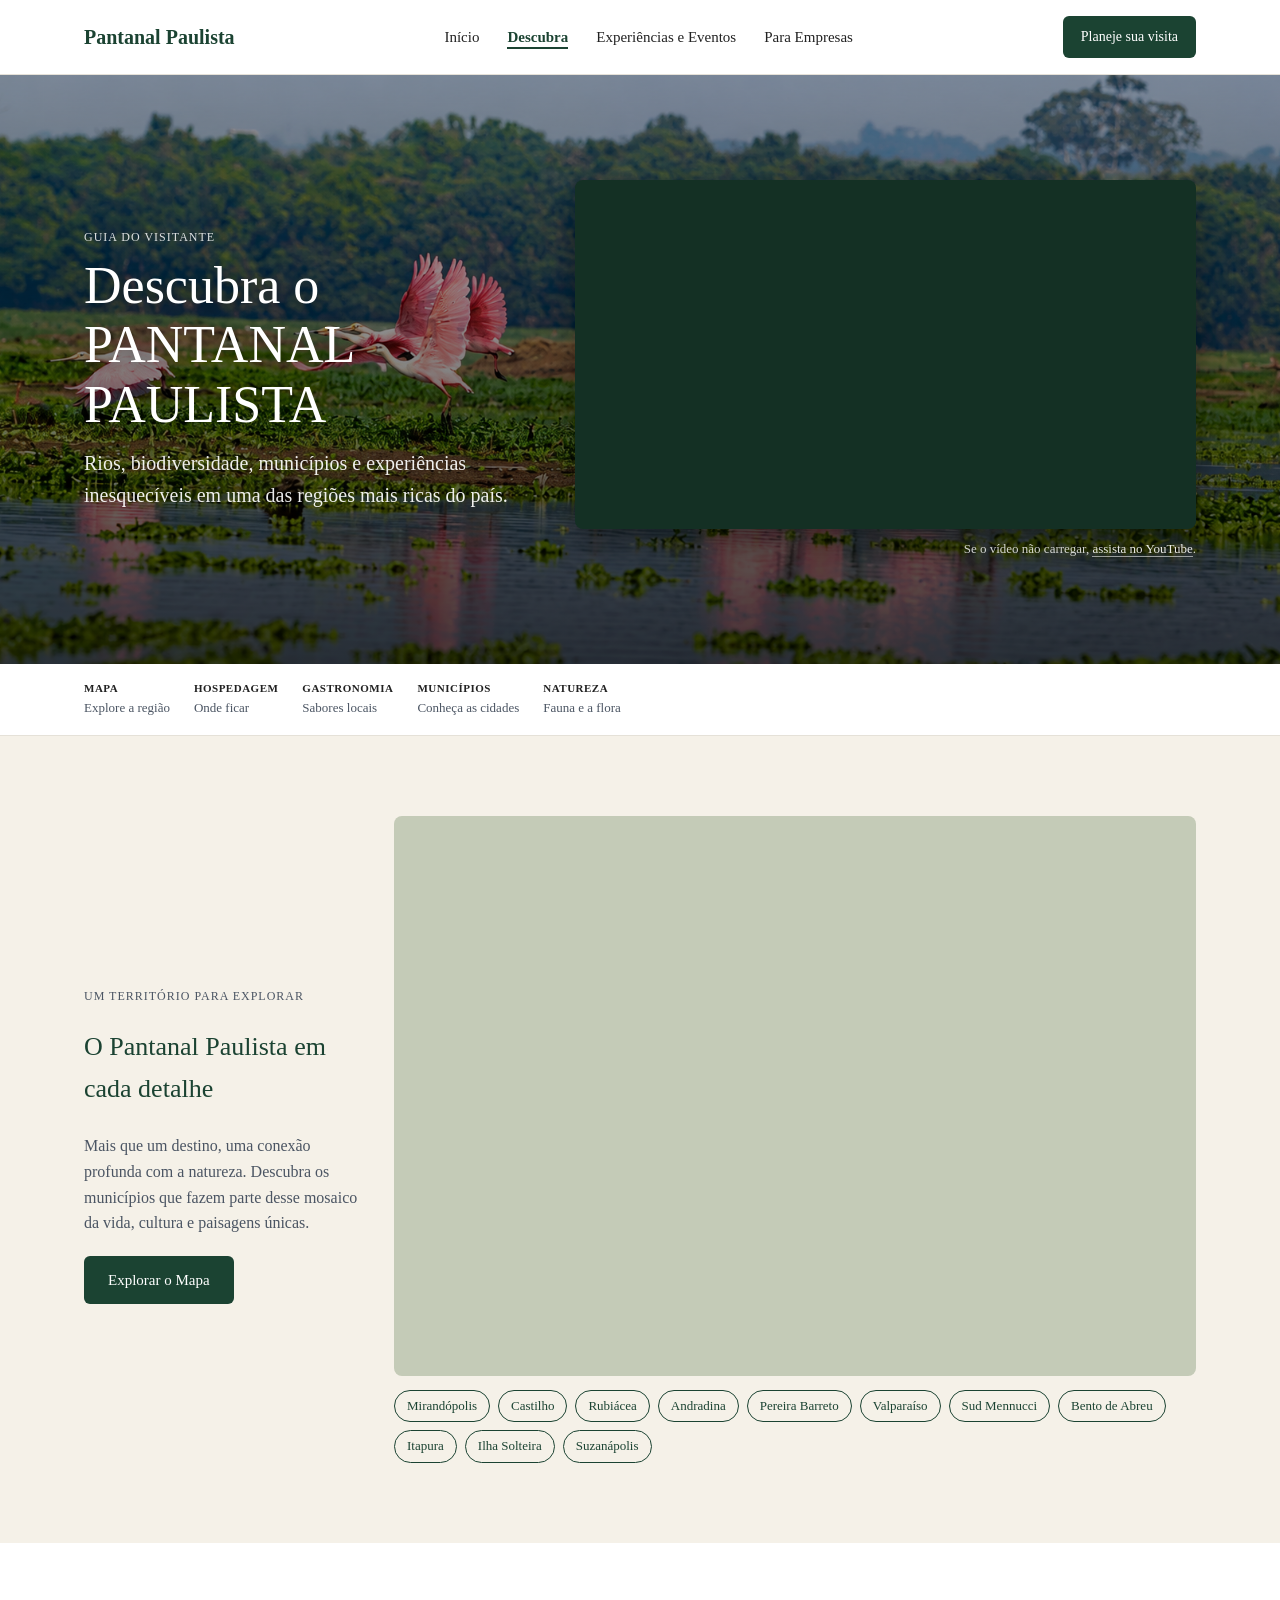
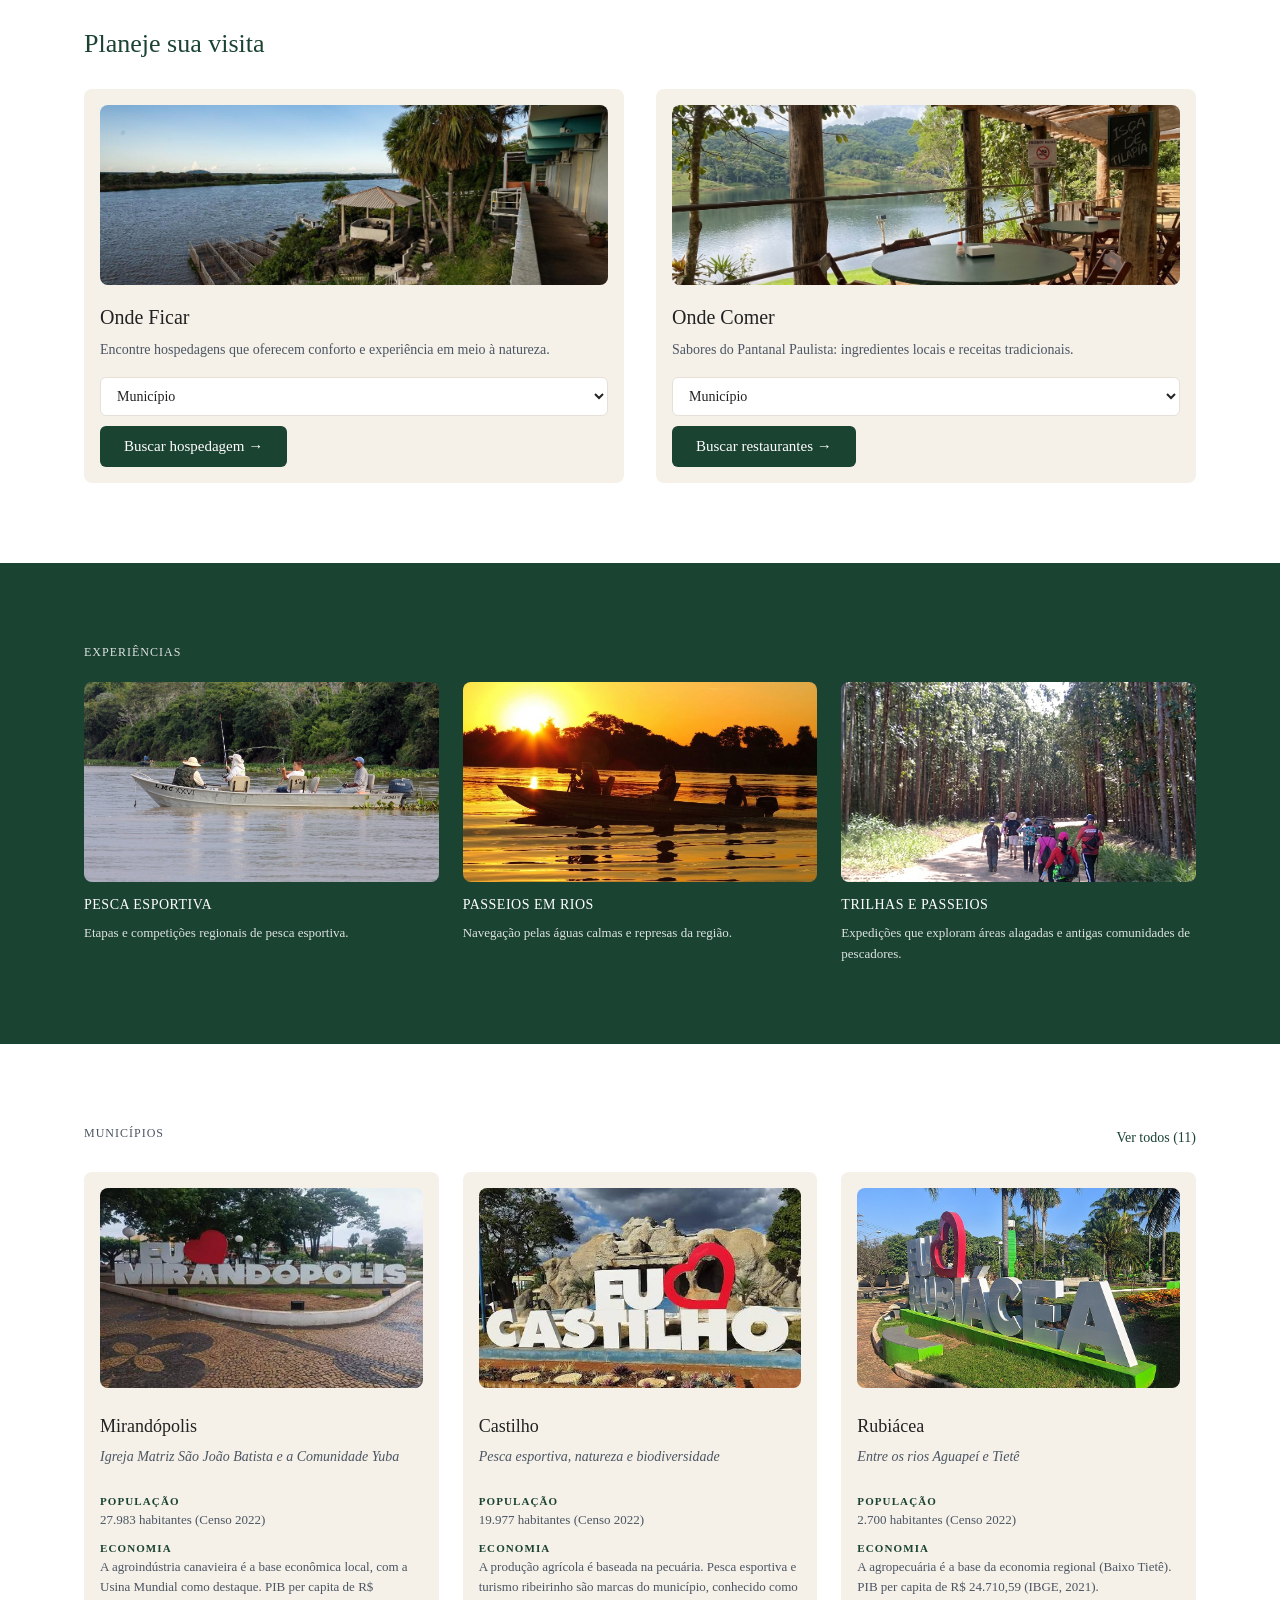
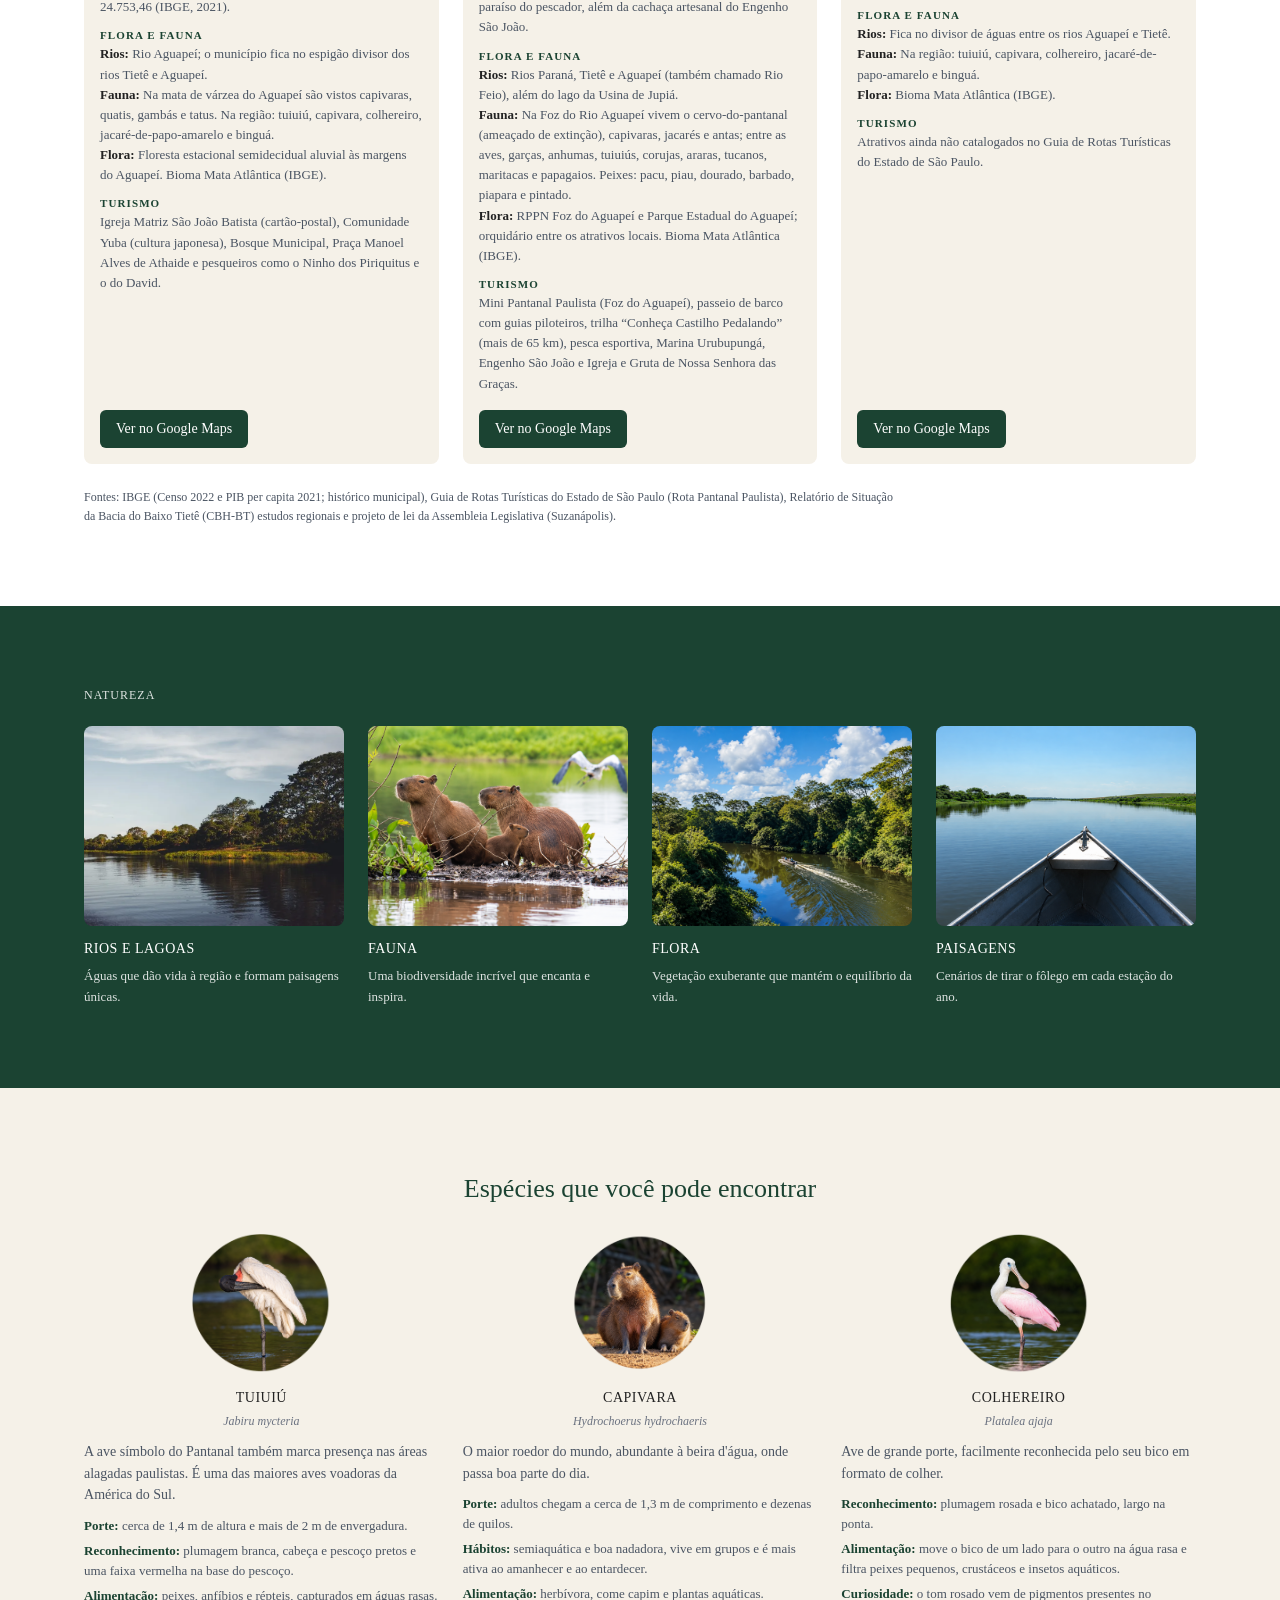
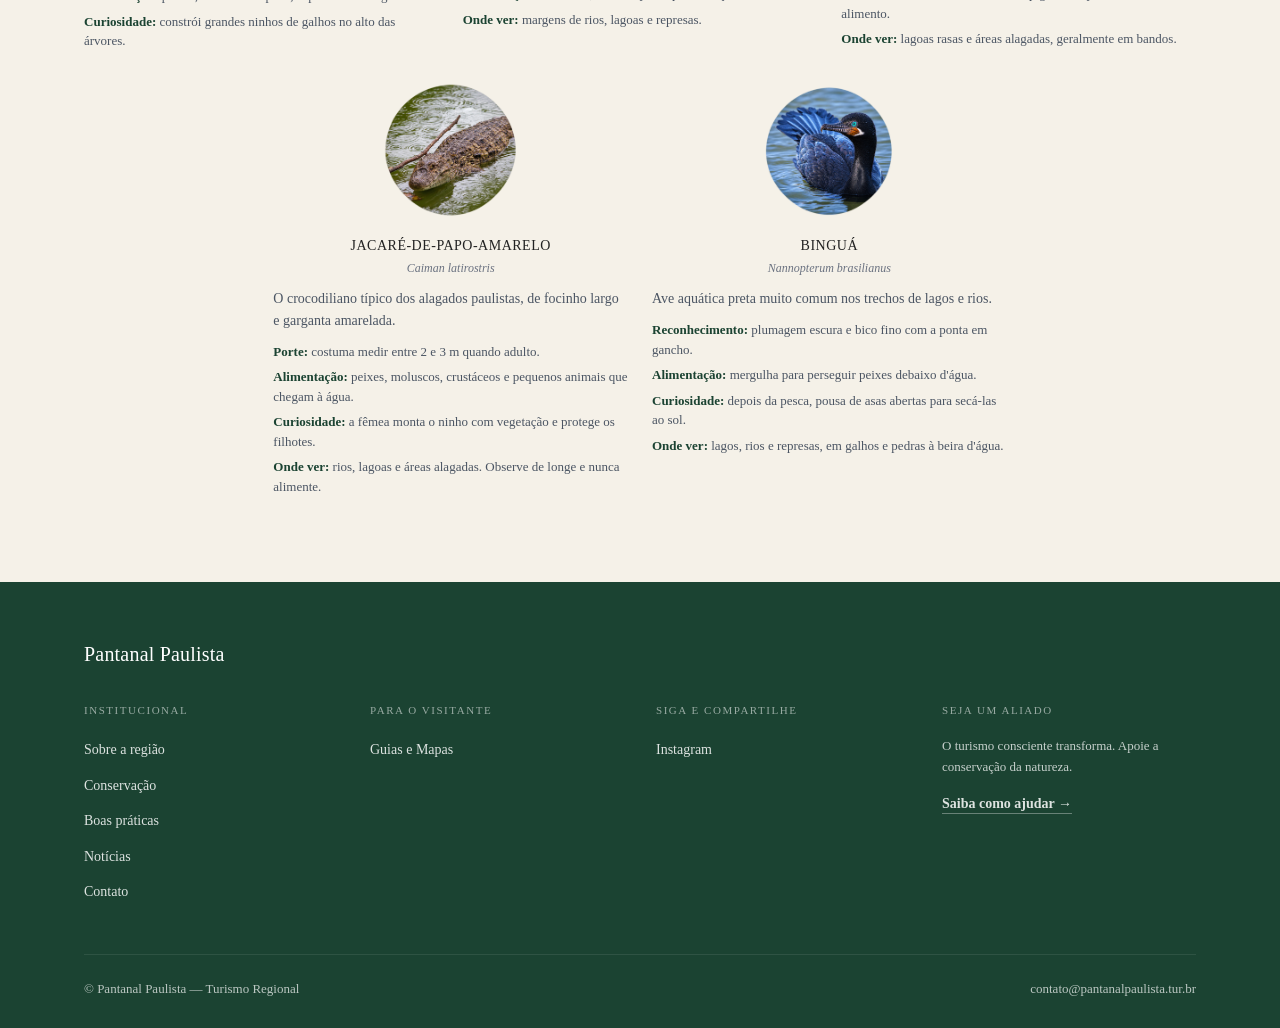
==== paginas/descubra.html @ 1681d6ab "Descubra: vídeo do banner inicia automaticamente (mudo) Co-Authored-By: Claude Sonnet 5.5 <noreply@a" ====
<!DOCTYPE html>
<html lang="pt-br">
<head>
  <meta charset="UTF-8">
  <meta name="viewport" content="width=device-width, initial-scale=1.0">
  <meta http-equiv="Content-Security-Policy" content="default-src 'none'; script-src 'self' https://maps.googleapis.com https://*.gstatic.com https://*.google.com https://*.ggpht.com https://*.googleusercontent.com blob:; style-src 'self' 'unsafe-inline' https://fonts.googleapis.com; img-src 'self' data: blob: https://*.googleapis.com https://*.gstatic.com https://*.google.com https://*.googleusercontent.com; font-src 'self' https://fonts.gstatic.com; connect-src 'self' https://*.googleapis.com https://*.google.com https://*.gstatic.com; frame-src https://www.youtube-nocookie.com https://www.google.com; worker-src blob:; form-action https://www.google.com; base-uri 'none'; object-src 'none'; upgrade-insecure-requests">
  <meta name="referrer" content="strict-origin-when-cross-origin">
  <script src="seguranca.js"></script>
  <title>Pantanal Paulista - Descubra</title>
  <link rel="stylesheet" href="style_descubra.css">
  <link rel="stylesheet" href="menu.css">
  <script src="menu.js" defer></script>
</head>
<body>

  <!-- CABEÇALHO / MENU (igual em todas as páginas) -->
  <header class="header">
    <div class="header-container">
      <a href="../index.html" class="logo">Pantanal Paulista</a>
      <button type="button" class="menu-toggle" aria-label="Abrir menu" aria-expanded="false" aria-controls="menu-principal"><span class="menu-toggle-barras" aria-hidden="true"></span></button>

      <nav class="nav-principal" id="menu-principal" aria-label="Menu principal">
        <ul class="nav-lista">
          <li><a href="../index.html">Início</a></li>
          <li><a href="descubra.html" class="ativo">Descubra</a></li>
          <li><a href="experiencias.html">Experiências e Eventos</a></li>
          <li><a href="empresas.html">Para Empresas</a></li>
        </ul>
      </nav>

      <a href="#planeje-visita" class="btn btn-primario btn-header">Planeje sua visita</a>
    </div>
  </header>

  <main>

    <section class="descubra-topo descubra-banner">
      <!-- Imagem de fundo (mesma do banner da página inicial) -->
      <img class="descubra-banner-fundo" src="img/img 1.png" alt="" aria-hidden="true" decoding="async">
      <div class="container">
        <div class="descubra-topo-texto">
          <p class="rotulo rotulo-claro">GUIA DO VISITANTE</p>
          <h1 class="titulo-secao-grande">Descubra o<br>PANTANAL PAULISTA</h1>
          <p class="subtitulo-secao-grande">
            Rios, biodiversidade, municípios e experiências inesquecíveis
            em uma das regiões mais ricas do país.
          </p>
        </div>
        <div class="descubra-topo-midia">
          <div class="descubra-video">
            <iframe id="descubra-video" title="Vídeo sobre o Pantanal Paulista" src="https://www.youtube-nocookie.com/embed/bDJVuci46OU?rel=0&amp;playsinline=1&amp;autoplay=1&amp;mute=1" loading="lazy" allow="accelerometer; autoplay; clipboard-write; encrypted-media; gyroscope; picture-in-picture" referrerpolicy="strict-origin-when-cross-origin" sandbox="allow-scripts allow-same-origin allow-presentation allow-popups allow-popups-to-escape-sandbox" allowfullscreen></iframe>
          </div>
          <p class="descubra-video-aviso">Se o vídeo não carregar, <a href="https://youtu.be/bDJVuci46OU" target="_blank" rel="noopener">assista no YouTube</a>.</p>
        </div>
      </div>
    </section>
    <nav class="subnav-descubra">
      <div class="container subnav-lista">
        <a href="#mapa"><span class="subnav-titulo">MAPA</span><span class="subnav-desc">Explore a região</span></a>
        <a href="#hospedagem"><span class="subnav-titulo">HOSPEDAGEM</span><span class="subnav-desc">Onde ficar</span></a>
        <a href="#gastronomia"><span class="subnav-titulo">GASTRONOMIA</span><span class="subnav-desc">Sabores locais</span></a>
        <a href="#municipios"><span class="subnav-titulo">MUNICÍPIOS</span><span class="subnav-desc">Conheça as cidades</span></a>
        <a href="#natureza"><span class="subnav-titulo">NATUREZA</span><span class="subnav-desc">Fauna e a flora</span></a>
      </div>
    </nav>

    <section id="mapa" class="secao-mapa">
      <div class="container container-duas-colunas">
        <div class="mapa-texto">
          <p class="rotulo">UM TERRITÓRIO PARA EXPLORAR</p>
          <h2 class="titulo-secao">O Pantanal Paulista em cada detalhe</h2>
          <p>
            Mais que um destino, uma conexão profunda com a natureza.
            Descubra os municípios que fazem parte desse mosaico da vida,
            cultura e paisagens únicas.
          </p>
          <a href="#municipios" class="btn btn-primario">Explorar o Mapa</a>
        </div>
        <div class="mapa-imagem">
          <div id="mapa-google" class="placeholder-img placeholder-mapa" role="region" aria-label="Mapa do Google com as 11 cidades do Pantanal Paulista"></div>
          <noscript><img src="img/mapa.png" alt="Mapa ilustrado dos municípios do Pantanal Paulista"></noscript>
          <ul class="mapa-lista" aria-label="Cidades destacadas no mapa"><li><a href="#municipio-mirandopolis">Mirandópolis</a></li><li><a href="#municipio-castilho">Castilho</a></li><li><a href="#municipio-rubiacea">Rubiácea</a></li><li><a href="#municipio-andradina">Andradina</a></li><li><a href="#municipio-pereira-barreto">Pereira Barreto</a></li><li><a href="#municipio-valparaiso">Valparaíso</a></li><li><a href="#municipio-sud-mennucci">Sud Mennucci</a></li><li><a href="#municipio-bento-de-abreu">Bento de Abreu</a></li><li><a href="#municipio-itapura">Itapura</a></li><li><a href="#municipio-ilha-solteira">Ilha Solteira</a></li><li><a href="#municipio-suzanapolis">Suzanápolis</a></li></ul>
        </div>
      </div>
    </section>

    <section id="planeje-visita" class="secao-planeje">
      <div class="container">
        <h2 class="titulo-secao">Planeje sua visita</h2>
        <div class="container-duas-colunas">

          <div id="hospedagem" class="cartao-busca">
            <div class="placeholder-img placeholder-busca"><img loading="lazy" src="img/pousada.png" alt="Hospedagem em meio à natureza"></div>
            <h3>Onde Ficar</h3>
            <p>Encontre hospedagens que oferecem conforto e experiência em meio à natureza.</p>
            <form class="form-busca" action="https://www.google.com/maps/search/" method="get" target="_blank" rel="noopener" data-busca="hospedagem">
              <input type="hidden" name="api" value="1">
              <input type="hidden" name="query" value="">
              <label for="municipio-hospedagem" class="visualmente-oculto">Município</label>
              <select id="municipio-hospedagem" name="municipio" required>
                <option value="">Município</option>
                <option value="todo">Todo o circuito do Pantanal Paulista</option><option value="Mirandópolis">Mirandópolis</option><option value="Castilho">Castilho</option><option value="Rubiácea">Rubiácea</option><option value="Andradina">Andradina</option><option value="Pereira Barreto">Pereira Barreto</option><option value="Valparaíso">Valparaíso</option><option value="Sud Mennucci">Sud Mennucci</option><option value="Bento de Abreu">Bento de Abreu</option><option value="Itapura">Itapura</option><option value="Ilha Solteira">Ilha Solteira</option><option value="Suzanápolis">Suzanápolis</option>
              </select>
              <button type="submit" class="btn btn-primario">Buscar hospedagem →</button>
            </form>
          </div>

          <div id="gastronomia" class="cartao-busca">
            <div class="placeholder-img placeholder-busca"><img loading="lazy" src="img/restaurante.png" alt="Prato da culinária regional"></div>
            <h3>Onde Comer</h3>
            <p>Sabores do Pantanal Paulista: ingredientes locais e receitas tradicionais.</p>
            <form class="form-busca" action="https://www.google.com/maps/search/" method="get" target="_blank" rel="noopener" data-busca="restaurantes">
              <input type="hidden" name="api" value="1">
              <input type="hidden" name="query" value="">
              <label for="municipio-restaurante" class="visualmente-oculto">Município</label>
              <select id="municipio-restaurante" name="municipio" required>
                <option value="">Município</option>
                <option value="todo">Todo o circuito do Pantanal Paulista</option><option value="Mirandópolis">Mirandópolis</option><option value="Castilho">Castilho</option><option value="Rubiácea">Rubiácea</option><option value="Andradina">Andradina</option><option value="Pereira Barreto">Pereira Barreto</option><option value="Valparaíso">Valparaíso</option><option value="Sud Mennucci">Sud Mennucci</option><option value="Bento de Abreu">Bento de Abreu</option><option value="Itapura">Itapura</option><option value="Ilha Solteira">Ilha Solteira</option><option value="Suzanápolis">Suzanápolis</option>
              </select>
              <button type="submit" class="btn btn-primario">Buscar restaurantes →</button>
            </form>
          </div>

        </div>
      </div>
    </section>

    <section class="secao-experiencias-preview">
      <div class="container">
        <p class="rotulo rotulo-claro">EXPERIÊNCIAS</p>
        <div class="cartoes-flex cartoes-3">
          <a href="experiencias.html" class="cartao-preview">
            <div><img loading="lazy" src="img/pesca esportiva.png" alt="Pesca esportiva nos rios da região"></div>
            <h3>PESCA ESPORTIVA</h3>
            <p>Etapas e competições regionais de pesca esportiva.</p>
          </a>
          <a href="experiencias.html" class="cartao-preview">
            <div><img loading="lazy" src="img/passeio.png" alt="Passeio de barco pelos rios da região"></div>
            <h3>PASSEIOS EM RIOS</h3>
            <p>Navegação pelas águas calmas e represas da região.</p>
          </a>
          <a href="experiencias.html" class="cartao-preview">
            <div><img loading="lazy" src="img/trilha.png" alt="Trilha ecológica em área alagada"></div>
            <h3>TRILHAS E PASSEIOS</h3>
            <p>Expedições que exploram áreas alagadas e antigas comunidades de pescadores.</p>
          </a>
        </div>
      </div>
    </section>

    <section id="municipios" class="secao-municipios">
      <div class="container">
        <div class="cabecalho-com-link">
          <p class="rotulo">MUNICÍPIOS</p>
          <a href="#municipios" class="link-vertodos" id="municipios-toggle" aria-controls="municipios-lista" aria-expanded="true">Ver todos</a>
        </div>

        <div class="cartoes-flex cartoes-3" id="municipios-lista">
          <article class="cartao-municipio" id="municipio-mirandopolis">
            <div class="placeholder-img municipio-foto"><img src="../Imagens%20Cidades/Mirandopolis.jpg" alt="Letreiro &quot;Eu amo Mirandópolis&quot;" loading="lazy" decoding="async"></div>
            <h3>Mirandópolis</h3>
            <p class="municipio-chamada">Igreja Matriz São João Batista e a Comunidade Yuba</p>
            <dl class="municipio-dados">
              <dt>População</dt><dd>27.983 habitantes (Censo 2022)</dd>
              <dt>Economia</dt><dd>A agroindústria canavieira é a base econômica local, com a Usina Mundial como destaque. PIB per capita de R$ 24.753,46 (IBGE, 2021).</dd>
              <dt>Flora e Fauna</dt>
              <dd><strong>Rios:</strong> Rio Aguapeí; o município fica no espigão divisor dos rios Tietê e Aguapeí.<br><strong>Fauna:</strong> Na mata de várzea do Aguapeí são vistos capivaras, quatis, gambás e tatus. Na região: tuiuiú, capivara, colhereiro, jacaré-de-papo-amarelo e binguá.<br><strong>Flora:</strong> Floresta estacional semidecidual aluvial às margens do Aguapeí. Bioma Mata Atlântica (IBGE).</dd>
              <dt>Turismo</dt><dd>Igreja Matriz São João Batista (cartão-postal), Comunidade Yuba (cultura japonesa), Bosque Municipal, Praça Manoel Alves de Athaide e pesqueiros como o Ninho dos Piriquitus e o do David.</dd>
            </dl>
            <a href="https://www.google.com/maps/search/?api=1&query=Mirandópolis%2C+SP" class="btn btn-primario btn-pequeno" target="_blank" rel="noopener">Ver no Google Maps</a>
          </article>
          <article class="cartao-municipio" id="municipio-castilho">
            <div class="placeholder-img municipio-foto"><img src="../Imagens%20Cidades/Castilho.jpg" alt="Letreiro &quot;Eu amo Castilho&quot; com fonte ao fundo" loading="lazy" decoding="async"></div>
            <h3>Castilho</h3>
            <p class="municipio-chamada">Pesca esportiva, natureza e biodiversidade</p>
            <dl class="municipio-dados">
              <dt>População</dt><dd>19.977 habitantes (Censo 2022)</dd>
              <dt>Economia</dt><dd>A produção agrícola é baseada na pecuária. Pesca esportiva e turismo ribeirinho são marcas do município, conhecido como paraíso do pescador, além da cachaça artesanal do Engenho São João.</dd>
              <dt>Flora e Fauna</dt>
              <dd><strong>Rios:</strong> Rios Paraná, Tietê e Aguapeí (também chamado Rio Feio), além do lago da Usina de Jupiá.<br><strong>Fauna:</strong> Na Foz do Rio Aguapeí vivem o cervo-do-pantanal (ameaçado de extinção), capivaras, jacarés e antas; entre as aves, garças, anhumas, tuiuiús, corujas, araras, tucanos, maritacas e papagaios. Peixes: pacu, piau, dourado, barbado, piapara e pintado.<br><strong>Flora:</strong> RPPN Foz do Aguapeí e Parque Estadual do Aguapeí; orquidário entre os atrativos locais. Bioma Mata Atlântica (IBGE).</dd>
              <dt>Turismo</dt><dd>Mini Pantanal Paulista (Foz do Aguapeí), passeio de barco com guias piloteiros, trilha “Conheça Castilho Pedalando” (mais de 65 km), pesca esportiva, Marina Urubupungá, Engenho São João e Igreja e Gruta de Nossa Senhora das Graças.</dd>
            </dl>
            <a href="https://www.google.com/maps/search/?api=1&query=Castilho%2C+SP" class="btn btn-primario btn-pequeno" target="_blank" rel="noopener">Ver no Google Maps</a>
          </article>
          <article class="cartao-municipio" id="municipio-rubiacea">
            <div class="placeholder-img municipio-foto"><img src="../Imagens%20Cidades/Rubiacea.jpg" alt="Letreiro &quot;Eu amo Rubiácea&quot; em praça com palmeiras" loading="lazy" decoding="async"></div>
            <h3>Rubiácea</h3>
            <p class="municipio-chamada">Entre os rios Aguapeí e Tietê</p>
            <dl class="municipio-dados">
              <dt>População</dt><dd>2.700 habitantes (Censo 2022)</dd>
              <dt>Economia</dt><dd>A agropecuária é a base da economia regional (Baixo Tietê). PIB per capita de R$ 24.710,59 (IBGE, 2021).</dd>
              <dt>Flora e Fauna</dt>
              <dd><strong>Rios:</strong> Fica no divisor de águas entre os rios Aguapeí e Tietê.<br><strong>Fauna:</strong> Na região: tuiuiú, capivara, colhereiro, jacaré-de-papo-amarelo e binguá.<br><strong>Flora:</strong> Bioma Mata Atlântica (IBGE).</dd>
              <dt>Turismo</dt><dd>Atrativos ainda não catalogados no Guia de Rotas Turísticas do Estado de São Paulo.</dd>
            </dl>
            <a href="https://www.google.com/maps/search/?api=1&query=Rubiácea%2C+SP" class="btn btn-primario btn-pequeno" target="_blank" rel="noopener">Ver no Google Maps</a>
          </article>
          <article class="cartao-municipio" id="municipio-andradina">
            <div class="placeholder-img municipio-foto"><img src="../Imagens%20Cidades/Andradina.jpg" alt="Letreiro &quot;Eu amo Andradina&quot; diante do pórtico de entrada da cidade" loading="lazy" decoding="async"></div>
            <h3>Andradina</h3>
            <p class="municipio-chamada">Cultura, eventos e experiências que conectam a região.</p>
            <dl class="municipio-dados">
              <dt>População</dt><dd>59.783 habitantes (Censo 2022)</dd>
              <dt>Economia</dt><dd>Cidade-polo do extremo noroeste paulista e Terra do Rei do Gado, em referência a Antônio Joaquim de Andrade, maior pecuarista do Brasil. PIB per capita de R$ 49.703,65 (IBGE, 2021).</dd>
              <dt>Flora e Fauna</dt>
              <dd><strong>Rios:</strong> Rio Tietê, ao norte do município.<br><strong>Fauna:</strong> Na região: tuiuiú, capivara, colhereiro, jacaré-de-papo-amarelo e binguá.<br><strong>Flora:</strong> Bioma Mata Atlântica (IBGE).</dd>
              <dt>Turismo</dt><dd>Thermas Acqualinda (parque aquático), Bufalare Cavalgare (búfalos, centro hípico e trilha off-road), Centro Cultural Pioneiros, Praça Céu das Artes, Casa da Cultura Cora Coralina, Memorial Adélio Sarro e turismo religioso.</dd>
            </dl>
            <a href="https://www.google.com/maps/search/?api=1&query=Andradina%2C+SP" class="btn btn-primario btn-pequeno" target="_blank" rel="noopener">Ver no Google Maps</a>
          </article>
          <article class="cartao-municipio" id="municipio-pereira-barreto">
            <div class="placeholder-img municipio-foto"><img src="../Imagens%20Cidades/Pereira_Barreto.jpg" alt="Letreiro &quot;Eu amo Pereira Barreto&quot;" loading="lazy" decoding="async"></div>
            <h3>Pereira Barreto</h3>
            <p class="municipio-chamada">Praia fluvial no Tietê e o Canal de Pereira Barreto</p>
            <dl class="municipio-dados">
              <dt>População</dt><dd>24.095 habitantes (Censo 2022)</dd>
              <dt>Economia</dt><dd>A agropecuária é a base da economia regional (Baixo Tietê). O turismo de praia fluvial, passeios de barco e pesca esportiva movimenta o município, marcado pela colonização japonesa.</dd>
              <dt>Flora e Fauna</dt>
              <dd><strong>Rios:</strong> Rio Tietê e Rio São José dos Dourados; o Canal de Pereira Barreto liga os reservatórios de Três Irmãos e Ilha Solteira.<br><strong>Fauna:</strong> Diversas espécies de peixes do Tietê são servidas na Praia Pôr do Sol. Na região: tuiuiú, capivara, colhereiro, jacaré-de-papo-amarelo e binguá.<br><strong>Flora:</strong> Bioma Mata Atlântica (IBGE).</dd>
              <dt>Turismo</dt><dd>Praia Pôr do Sol, Canal de Pereira Barreto (segundo maior canal artificial de água doce do mundo), Museu Histórico da Colonização, Praça da Bandeira com o monumento GO-JU-NO-TO e o Relógio 4 Faces.</dd>
            </dl>
            <a href="https://www.google.com/maps/search/?api=1&query=Pereira+Barreto%2C+SP" class="btn btn-primario btn-pequeno" target="_blank" rel="noopener">Ver no Google Maps</a>
          </article>
          <article class="cartao-municipio" id="municipio-valparaiso">
            <div class="placeholder-img municipio-foto"><img src="../Imagens%20Cidades/Valparaiso.jpg" alt="Letreiro &quot;Eu amo Valparaíso&quot; com a estátua do Cristo ao fundo" loading="lazy" decoding="async"></div>
            <h3>Valparaíso</h3>
            <p class="municipio-chamada">Cultura oriental, ferrovia e trilhas para motos</p>
            <dl class="municipio-dados">
              <dt>População</dt><dd>24.241 habitantes (Censo 2022)</dd>
              <dt>Economia</dt><dd>PIB per capita de R$ 45.529,09 (IBGE, 2021). A Estação Ferroviária, inaugurada em 1932, deu início ao comércio e impulsionou o crescimento da cidade.</dd>
              <dt>Flora e Fauna</dt>
              <dd><strong>Rios:</strong> Rio Aguapeí.<br><strong>Fauna:</strong> Na região: tuiuiú, capivara, colhereiro, jacaré-de-papo-amarelo e binguá.<br><strong>Flora:</strong> Bioma Mata Atlântica (IBGE).</dd>
              <dt>Turismo</dt><dd>Praça Oscar de Arruda (Feira da Lua às quartas-feiras, com homenagens às colônias japonesa e italiana), Estação Ferroviária, Pista de Caminhada e trilhas para motos.</dd>
            </dl>
            <a href="https://www.google.com/maps/search/?api=1&query=Valparaíso%2C+SP" class="btn btn-primario btn-pequeno" target="_blank" rel="noopener">Ver no Google Maps</a>
          </article>
          <article class="cartao-municipio" id="municipio-sud-mennucci">
            <div class="placeholder-img municipio-foto"><img src="../Imagens%20Cidades/Sud_Mennucci.jpg" alt="Letreiro &quot;Eu amo Sud Mennucci&quot; iluminado à noite" loading="lazy" decoding="async"></div>
            <h3>Sud Mennucci</h3>
            <p class="municipio-chamada">Pesca esportiva e lazer entre os rios Tietê e São José dos Dourados.</p>
            <dl class="municipio-dados">
              <dt>População</dt><dd>7.355 habitantes (Censo 2022)</dd>
              <dt>Economia</dt><dd>A agropecuária é a base da economia regional (Baixo Tietê). PIB per capita de R$ 29.307,88 (IBGE, 2021).</dd>
              <dt>Flora e Fauna</dt>
              <dd><strong>Rios:</strong> Fica entre os rios Tietê e São José dos Dourados.<br><strong>Fauna:</strong> Na região: tuiuiú, capivara, colhereiro, jacaré-de-papo-amarelo e binguá.<br><strong>Flora:</strong> Bioma Mata Atlântica (IBGE).</dd>
              <dt>Turismo</dt><dd>Integra as cidades da Rota Pantanal Paulista; atrativos ainda não detalhados no Guia de Rotas Turísticas do Estado de São Paulo.</dd>
            </dl>
            <a href="https://www.google.com/maps/search/?api=1&query=Sud+Mennucci%2C+SP" class="btn btn-primario btn-pequeno" target="_blank" rel="noopener">Ver no Google Maps</a>
          </article>
          <article class="cartao-municipio" id="municipio-bento-de-abreu">
            <div class="placeholder-img municipio-foto"><img src="../Imagens%20Cidades/Bento_de_Abreu.jpg" alt="Monumento do Cristo na entrada de Bento de Abreu" loading="lazy" decoding="async"></div>
            <h3>Bento de Abreu</h3>
            <p class="municipio-chamada">Interior da bacia do Rio Aguapeí</p>
            <dl class="municipio-dados">
              <dt>População</dt><dd>2.606 habitantes (Censo 2022)</dd>
              <dt>Economia</dt><dd>A agropecuária é a base da economia regional (Baixo Tietê). PIB per capita de R$ 69.504,55 (IBGE, 2021).</dd>
              <dt>Flora e Fauna</dt>
              <dd><strong>Rios:</strong> Bacia do Rio Aguapeí, entre os ribeirões Pimenta e do Sapé.<br><strong>Fauna:</strong> Na região: tuiuiú, capivara, colhereiro, jacaré-de-papo-amarelo e binguá.<br><strong>Flora:</strong> Bioma Mata Atlântica (IBGE).</dd>
              <dt>Turismo</dt><dd>Atrativos ainda não catalogados no Guia de Rotas Turísticas do Estado de São Paulo.</dd>
            </dl>
            <a href="https://www.google.com/maps/search/?api=1&query=Bento+de+Abreu%2C+SP" class="btn btn-primario btn-pequeno" target="_blank" rel="noopener">Ver no Google Maps</a>
          </article>
          <article class="cartao-municipio" id="municipio-itapura">
            <div class="placeholder-img municipio-foto"><img src="../Imagens%20Cidades/Itapura.png" alt="Letreiro &quot;Eu amo Itapura&quot;" loading="lazy" decoding="async"></div>
            <h3>Itapura</h3>
            <p class="municipio-chamada">Foz do Tietê, mergulho e pesca esportiva</p>
            <dl class="municipio-dados">
              <dt>População</dt><dd>3.979 habitantes (Censo 2022)</dd>
              <dt>Economia</dt><dd>A pesca esportiva e seus torneios movimentam a cidade. PIB per capita de R$ 20.950,66 (IBGE, 2021).</dd>
              <dt>Flora e Fauna</dt>
              <dd><strong>Rios:</strong> Rio Tietê (Itapura é a última cidade ribeirinha, a 5 km da foz) e Rio Paraná.<br><strong>Fauna:</strong> Peixes: tucunaré azul e amarelo, traíra, pacu, tilápia, corvina e piau. Na região: tuiuiú, capivara, colhereiro, jacaré-de-papo-amarelo e binguá.<br><strong>Flora:</strong> Bioma Mata Atlântica (IBGE).</dd>
              <dt>Turismo</dt><dd>Encontro das águas dos rios Tietê e Paraná, Prainha Municipal Yoshiaki Ano, áreas de mergulho (usina submersa, Vapor Tamandathay e ruínas da cidade antiga), Cachoeira do Córrego da Onça, Festa do Peão e torneio Tucuna Free.</dd>
            </dl>
            <a href="https://www.google.com/maps/search/?api=1&query=Itapura%2C+SP" class="btn btn-primario btn-pequeno" target="_blank" rel="noopener">Ver no Google Maps</a>
          </article>
          <article class="cartao-municipio" id="municipio-ilha-solteira">
            <div class="placeholder-img municipio-foto"><img src="../Imagens%20Cidades/Ilha_Solteira.jpg" alt="Letreiro colorido &quot;Eu amo Ilha Solteira&quot; em praça arborizada" loading="lazy" decoding="async"></div>
            <h3>Ilha Solteira</h3>
            <p class="municipio-chamada">Praias fluviais, marina e o pôr do sol no Rio Paraná</p>
            <dl class="municipio-dados">
              <dt>População</dt><dd>25.549 habitantes (Censo 2022)</dd>
              <dt>Economia</dt><dd>A Usina Hidrelétrica de Ilha Solteira, no Rio Paraná, é a maior construída pela CESP e marca a história local. A cidade também atrai competidores de todo o Brasil para torneios de pesca esportiva. PIB per capita de R$ 26.261,81 (IBGE, 2021).</dd>
              <dt>Flora e Fauna</dt>
              <dd><strong>Rios:</strong> Rio Paraná, com a ilha fluvial que deu nome à cidade e o arquipélago das Cinco Ilhas.<br><strong>Fauna:</strong> As Ilhas do Rio Paraná, Área de Proteção Ambiental, abrigam espécies nativas da flora e da fauna regionais; a revoada de araras-canindé na Praça das Araras atrai visitantes, e os restaurantes servem peixes típicos da região. Na região: tuiuiú, capivara, colhereiro, jacaré-de-papo-amarelo e binguá.<br><strong>Flora:</strong> Flora nativa regional nas ilhas do Rio Paraná (Área de Proteção Ambiental). Biomas Cerrado e Mata Atlântica (IBGE).</dd>
              <dt>Turismo</dt><dd>Praia Catarina (primeira praia fluvial do Brasil com acessibilidade para cadeirantes), Marina, Paredão (pôr do sol), Usina Hidrelétrica, Praça das Araras, Ilhas do Rio Paraná, Cidade da Criança e Monumento aos Barrageiros com a Fonte Luminosa.</dd>
            </dl>
            <a href="https://www.google.com/maps/search/?api=1&query=Ilha+Solteira%2C+SP" class="btn btn-primario btn-pequeno" target="_blank" rel="noopener">Ver no Google Maps</a>
          </article>
          <article class="cartao-municipio" id="municipio-suzanapolis">
            <div class="placeholder-img municipio-foto"><img src="../Imagens%20Cidades/Suzanapolis.png" alt="Letreiro &quot;Bem-vindo à Suzanápolis&quot;" loading="lazy" decoding="async"></div>
            <h3>Suzanápolis</h3>
            <p class="municipio-chamada">Rio São José dos Dourados e a Mata da Suzana</p>
            <dl class="municipio-dados">
              <dt>População</dt><dd>3.408 habitantes (Censo 2022)</dd>
              <dt>Economia</dt><dd>PIB per capita de R$ 84.169,56 (IBGE, 2021). Dados setoriais da economia não foram localizados nas fontes consultadas.</dd>
              <dt>Flora e Fauna</dt>
              <dd><strong>Rios:</strong> Rio São José dos Dourados (cerca de 75,67 km dentro do município) e 14 córregos.<br><strong>Fauna:</strong> No Rio São José dos Dourados há tucunaré, corvina, porquinho, tilápia e pacu, e as corredeiras favorecem a piracema do dourado. Na região: tuiuiú, capivara, colhereiro, jacaré-de-papo-amarelo e binguá.<br><strong>Flora:</strong> Mata da Suzana, reserva florestal rica em fauna e flora, com 1.918 hectares (cerca de 5,8% do território). Bioma Mata Atlântica (IBGE).</dd>
              <dt>Turismo</dt><dd>Banhos, pesca e passeios de barco no Rio São José dos Dourados e nos córregos; Mata da Suzana e antiga fazenda, com plano de restauração e visitação (projeto de lei da Alesp, 2018). Integra a Rota Pantanal Paulista.</dd>
            </dl>
            <a href="https://www.google.com/maps/search/?api=1&query=Suzanápolis%2C+SP" class="btn btn-primario btn-pequeno" target="_blank" rel="noopener">Ver no Google Maps</a>
          </article>
        </div>
        <p class="municipios-fonte">Fontes: IBGE (Censo 2022 e PIB per capita 2021; histórico municipal), Guia de Rotas Turísticas do Estado de São Paulo (Rota Pantanal Paulista), Relatório de Situação da Bacia do Baixo Tietê (CBH-BT) estudos regionais e projeto de lei da Assembleia Legislativa (Suzanápolis).</p>
      </div>
    </section>

    <section id="natureza" class="secao-natureza">
      <div class="container">
        <p class="rotulo rotulo-claro">NATUREZA</p>
        <div class="cartoes-flex cartoes-4">
          <article class="cartao-natureza">
            <div> <img loading="lazy" src="img/rios e lagoas.webp" alt="Rio e lagoa no Pantanal Paulista"></div>
            <h3>RIOS E LAGOAS</h3>
            <p>Águas que dão vida à região e formam paisagens únicas.</p>
          </article>
          <article class="cartao-natureza">
            <div> <img loading="lazy" src="img/fauna.png" alt="Fauna do Pantanal Paulista"></div>
            <h3>FAUNA</h3>
            <p>Uma biodiversidade incrível que encanta e inspira.</p>
          </article>
          <article class="cartao-natureza">
            <div> <img loading="lazy" src="img/flora.png" alt="Flora do Pantanal Paulista"></div>
            <h3>FLORA</h3>
            <p>Vegetação exuberante que mantém o equilíbrio da vida.</p>
          </article>
          <article class="cartao-natureza">
            <div> <img loading="lazy" src="img/paisagemm.png" alt="Paisagem natural do Pantanal Paulista"></div>
            <h3>PAISAGENS</h3>
            <p>Cenários de tirar o fôlego em cada estação do ano.</p>
          </article>
        </div>
      </div>
    </section>

    <section class="secao-especies">
      <div class="container">
        <h2 class="titulo-secao">Espécies que você pode encontrar</h2>
        <div class="cartoes-flex cartoes-5">
          <article class="cartao-especie">
            <div class="especie-foto"><img loading="lazy" src="img/tuiuiu.png" alt="Tuiuiú, ave símbolo do Pantanal"></div>
            <div class="especie-texto">
              <h3>TUIUIÚ</h3>
              <p class="especie-cientifico">Jabiru mycteria</p>
              <p>A ave símbolo do Pantanal também marca presença nas áreas alagadas paulistas. É uma das maiores aves voadoras da América do Sul.</p>
              <ul class="especie-dados">
                <li><strong>Porte:</strong> cerca de 1,4 m de altura e mais de 2 m de envergadura.</li>
                <li><strong>Reconhecimento:</strong> plumagem branca, cabeça e pescoço pretos e uma faixa vermelha na base do pescoço.</li>
                <li><strong>Alimentação:</strong> peixes, anfíbios e répteis, capturados em águas rasas.</li>
                <li><strong>Curiosidade:</strong> constrói grandes ninhos de galhos no alto das árvores.</li>
              </ul>
            </div>
          </article>
          <article class="cartao-especie">
            <div class="especie-foto"><img loading="lazy" src="img/capivara.png" alt="Capivara à beira d’água"></div>
            <div class="especie-texto">
              <h3>CAPIVARA</h3>
              <p class="especie-cientifico">Hydrochoerus hydrochaeris</p>
              <p>O maior roedor do mundo, abundante à beira d'água, onde passa boa parte do dia.</p>
              <ul class="especie-dados">
                <li><strong>Porte:</strong> adultos chegam a cerca de 1,3 m de comprimento e dezenas de quilos.</li>
                <li><strong>Hábitos:</strong> semiaquática e boa nadadora, vive em grupos e é mais ativa ao amanhecer e ao entardecer.</li>
                <li><strong>Alimentação:</strong> herbívora, come capim e plantas aquáticas.</li>
                <li><strong>Onde ver:</strong> margens de rios, lagoas e represas.</li>
              </ul>
            </div>
          </article>
          <article class="cartao-especie">
            <div class="especie-foto"><img loading="lazy" src="img/colhereiro.png" alt="Colhereiro, ave de bico em formato de colher"></div>
            <div class="especie-texto">
              <h3>COLHEREIRO</h3>
              <p class="especie-cientifico">Platalea ajaja</p>
              <p>Ave de grande porte, facilmente reconhecida pelo seu bico em formato de colher.</p>
              <ul class="especie-dados">
                <li><strong>Reconhecimento:</strong> plumagem rosada e bico achatado, largo na ponta.</li>
                <li><strong>Alimentação:</strong> move o bico de um lado para o outro na água rasa e filtra peixes pequenos, crustáceos e insetos aquáticos.</li>
                <li><strong>Curiosidade:</strong> o tom rosado vem de pigmentos presentes no alimento.</li>
                <li><strong>Onde ver:</strong> lagoas rasas e áreas alagadas, geralmente em bandos.</li>
              </ul>
            </div>
          </article>
          <article class="cartao-especie">
            <div class="especie-foto"><img loading="lazy" src="img/jacare.png" alt="Jacaré-de-papo-amarelo"></div>
            <div class="especie-texto">
              <h3>JACARÉ-DE-PAPO-AMARELO</h3>
              <p class="especie-cientifico">Caiman latirostris</p>
              <p>O crocodiliano típico dos alagados paulistas, de focinho largo e garganta amarelada.</p>
              <ul class="especie-dados">
                <li><strong>Porte:</strong> costuma medir entre 2 e 3 m quando adulto.</li>
                <li><strong>Alimentação:</strong> peixes, moluscos, crustáceos e pequenos animais que chegam à água.</li>
                <li><strong>Curiosidade:</strong> a fêmea monta o ninho com vegetação e protege os filhotes.</li>
                <li><strong>Onde ver:</strong> rios, lagoas e áreas alagadas. Observe de longe e nunca alimente.</li>
              </ul>
            </div>
          </article>
          <article class="cartao-especie">
            <div class="especie-foto"><img loading="lazy" src="img/bingua.png" alt="Binguá, ave aquática preta"></div>
            <div class="especie-texto">
              <h3>BINGUÁ</h3>
              <p class="especie-cientifico">Nannopterum brasilianus</p>
              <p>Ave aquática preta muito comum nos trechos de lagos e rios.</p>
              <ul class="especie-dados">
                <li><strong>Reconhecimento:</strong> plumagem escura e bico fino com a ponta em gancho.</li>
                <li><strong>Alimentação:</strong> mergulha para perseguir peixes debaixo d'água.</li>
                <li><strong>Curiosidade:</strong> depois da pesca, pousa de asas abertas para secá-las ao sol.</li>
                <li><strong>Onde ver:</strong> lagos, rios e represas, em galhos e pedras à beira d'água.</li>
              </ul>
            </div>
          </article>
        </div>
      </div>
    </section>

  </main>

  <!-- RODAPÉ (igual em todas as páginas) -->
  <footer class="rodape">
    <div class="container">
      <div class="rodape-topo">
        <p class="rodape-logo">Pantanal Paulista</p>
      </div>
      <div class="rodape-colunas">
        <div class="rodape-coluna">
          <h4>Institucional</h4>
          <ul>
            <li><a href="../index.html#sobre-regiao">Sobre a região</a></li>
            <li><a href="descubra.html#natureza">Conservação</a></li>
            <li><a href="pesca.html#pesca-responsavel">Boas práticas</a></li>
            <li><a href="https://www.turismo.sp.gov.br/sec_turismo" target="_blank" rel="noopener">Notícias</a></li>
            <li><a href="empresas.html#contato">Contato</a></li>
          </ul>
        </div>
        <div class="rodape-coluna">
          <h4>Para o visitante</h4>
          <ul>
            <li><a href="descubra.html#mapa">Guias e Mapas</a></li>
          </ul>
        </div>
        <div class="rodape-coluna">
          <h4>Siga e compartilhe</h4>
          <ul>
            <li><a href="https://www.instagram.com/rtpantanal/" target="_blank" rel="noopener">Instagram</a></li>
          </ul>
        </div>
        <div class="rodape-coluna rodape-aliado">
          <h4>Seja um aliado</h4>
          <p>O turismo consciente transforma. Apoie a conservação da natureza.</p>
          <a href="empresas.html" class="link-saiba-mais">Saiba como ajudar →</a>
        </div>
      </div>
      <div class="rodape-base">
        <p>© Pantanal Paulista — Turismo Regional</p>
        <a href="mailto:contato@pantanalpaulista.tur.br">contato@pantanalpaulista.tur.br</a>
      </div>
    </div>
  </footer>

<script src="config.js"></script>
  <script src="descubra.js"></script>

</body>
</html>
---- paginas/style_descubra.css ----
/* ========================================================
   CORES DO SITE (valores fixos, sem uso de :root/variáveis)
   Referência das cores usadas neste arquivo, extraídas do
   protótipo em PDF/Figma. Caso precise trocar uma cor, use
   Localizar e Substituir (Ctrl+F) pelo hex correspondente:

   #1B4332 - Verde escuro (header, hero, rodapé, botões)
   #143024 - Verde escuro mais forte (hover dos botões)
   #F5F1E8 - Creme/bege (fundo de várias seções)
   #FFFFFF - Branco (fundos e textos sobre o verde escuro)
   #C4CBB7 - Cinza-esverdeado (retângulos de imagem/placeholder)
   #222222 - Texto principal sobre fundo claro
   #4B5563 - Texto secundário/parágrafos (cinza)
   #E5E1D8 - Borda sutil de cartões e campos de formulário
======================================================== */

/* ========================================================
   RESET BÁSICO
   Remove margens/paddings padrão do navegador e define
   box-sizing para facilitar o cálculo de larguras.
======================================================== */
* {
  margin: 0;
  padding: 0;
  box-sizing: border-box;
}

html {
  scroll-behavior: smooth; /* Rolagem suave ao clicar em links âncora (#) */
  scroll-padding-top: 90px; /* header fixo não cobre o título da âncora */
}

body {
  font-family: Georgia, 'Times New Roman', serif; /* Fonte serifada para títulos/corpo, similar ao protótipo */
  color: #222222;
  line-height: 1.6;
  background-color: #FFFFFF;
}

/* Títulos usam a mesma família serifada, deixado explícito para clareza */
h1, h2, h3, h4 {
  font-family: Georgia, 'Times New Roman', serif;
  font-weight: normal;
  color: #222222;
}

/* Padroniza links: remove sublinhado e herda a cor do texto */
a {
  text-decoration: none;
  color: inherit;
}

ul {
  list-style: none;
}

img {
  max-width: 100%;
  display: block;
}

/* ========================================================
   CONTAINER
   Centraliza o conteúdo e limita a largura máxima em telas
   grandes, com respiro lateral (padding) em telas menores.
======================================================== */
.container {
  width: 100%;
  max-width: 1160px;
  margin: 0 auto;
  padding: 0 24px;
}

/* Utilitário para esconder visualmente labels, mantendo acessibilidade */
.visualmente-oculto {
  position: absolute;
  width: 1px;
  height: 1px;
  overflow: hidden;
  clip: rect(0 0 0 0);
  margin: -1px;
  padding: 0;
  border: 0;
  white-space: nowrap;
}

/* ========================================================
   BOTÕES
======================================================== */
.btn {
  display: inline-block;
  padding: 12px 24px;
  border-radius: 6px;
  border: none;
  cursor: pointer;
  font-family: Georgia, serif;
  font-size: 15px;
  transition: background-color 0.2s ease-in-out;
}

.btn-primario {
  background-color: #1B4332;
  color: #FFFFFF;
}

.btn-primario:hover {
  background-color: #143024;
}

.btn-pequeno {
  padding: 8px 16px;
  font-size: 14px;
}

/* Botão do cabeçalho tem um leve ajuste de tamanho */
.btn-header {
  padding: 10px 18px;
  font-size: 14px;
  white-space: nowrap;
}

/* ========================================================
   PLACEHOLDERS DE IMAGEM
   Retângulos cinza-esverdeados que representam onde as
   imagens reais devem ser inseridas (basta trocar a <div>
   por uma tag <img src="..."> mantendo a mesma classe/local).
======================================================== */
.placeholder-img {
  background-color: #C4CBB7;
  width: 100%;
  min-height: 180px;
  border-radius: 8px;
}

.placeholder-hero {
  min-height: 260px;
  margin: 16px 0;
}

.placeholder-descubra-hero {
  min-height: 320px;
  margin-top: 24px;
}

.placeholder-mapa {
  min-height: 280px;
}

.placeholder-experiencia {
  min-height: 260px;
}

.placeholder-busca {
  min-height: 140px;
  margin-bottom: 16px;
}

/* Placeholder redondo, usado nos cartões de espécies de animais */
.placeholder-redondo {
  width: 100px;
  height: 100px;
  border-radius: 50%;
  margin: 0 auto 12px auto;
  min-height: unset;
}

/* ========================================================
   CABEÇALHO / MENU DE NAVEGAÇÃO
======================================================== */
.header {
  background-color: #FFFFFF;
  border-bottom: 1px solid #E5E1D8;
  position: sticky; /* Cabeçalho fixo ao rolar a página */
  top: 0;
  z-index: 100;
}

.header-container {
  max-width: 1160px;
  margin: 0 auto;
  padding: 16px 24px;
  display: flex;
  align-items: center;
  justify-content: space-between;
  flex-wrap: wrap;
  gap: 12px;
}

.logo {
  font-size: 20px;
  color: #1B4332;
  font-weight: bold;
}

.nav-lista {
  display: flex;
  gap: 28px;
  flex-wrap: wrap;
}

.nav-lista a {
  font-size: 15px;
  color: #222222;
}

.nav-lista a:hover {
  color: #1B4332;
}

/* Destaca no menu a página em que o usuário está no momento */
.nav-lista a.ativo {
  color: #1B4332;
  font-weight: bold;
  border-bottom: 2px solid #1B4332;
}

/* ========================================================
   SEÇÃO HERO (INÍCIO)
======================================================== */
.secao-hero {
  background-color: #1B4332;
  color: #FFFFFF;
  text-align: center;
  padding: 56px 0;
}

.rotulo-carrossel {
  font-size: 13px;
  opacity: 0.8;
  margin-bottom: 8px;
}

.titulo-hero {
  font-size: 40px;
  margin-bottom: 12px;
}

.subtitulo-hero {
  font-size: 18px;
  opacity: 0.9;
}

/* Bloco de texto introdutório, fundo creme */
.secao-intro {
  background-color: #F5F1E8;
  padding: 48px 0;
  text-align: center;
}

.texto-intro {
  max-width: 760px;
  margin: 0 auto;
  font-size: 17px;
  color: #4B5563;
}

/* ========================================================
   TÍTULOS DE SEÇÃO GENÉRICOS
======================================================== */
.titulo-secao {
  color: #1B4332;
  font-size: 26px;
  margin-bottom: 24px;
}

.rotulo {
  text-transform: uppercase;
  font-size: 12px;
  letter-spacing: 1px;
  color: #4B5563;
  margin-bottom: 8px;
}

.rotulo-claro {
  color: #FFFFFF;
  opacity: 0.85;
}

/* ========================================================
   CARTÕES EM FLEXBOX
   Layout de cartões feito com Flexbox e flex-wrap, sem
   utilizar display:grid nem frameworks como Bootstrap.
======================================================== */
.secao-explore {
  padding: 56px 0;
}

.cartoes-flex {
  display: flex;
  flex-wrap: wrap;
  justify-content: center; /* item órfão fica centralizado, sem esticar */
  gap: 24px;
}

/* Cada cartão ocupa ~25% da largura em telas grandes (4 colunas) */
.cartoes-flex .cartao {
  flex: 1 1 calc(25% - 24px);
  background-color: #F5F1E8;
  border-radius: 8px;
  padding: 16px;
}

.cartao-titulo {
  font-size: 18px;
  margin: 12px 0 6px 0;
}

.cartao-texto {
  font-size: 14px;
  color: #4B5563;
}

/* Variações de quantidade de colunas por seção */
.cartoes-4 > * {
  flex: 0 1 calc(25% - 18px);
}

.cartoes-3 > * {
  flex: 0 1 calc(33.333% - 16px);
}

.cartoes-5 > * {
  flex: 0 1 calc(20% - 19.2px);
}

/* ========================================================
   SEÇÃO DESCUBRA
======================================================== */
.descubra-topo {
  background-color: #1B4332;
  color: #FFFFFF;
  padding: 48px 0;
}

.titulo-secao-grande {
  color: #FFFFFF; /* h1 herdava #222 da regra global e sumia no fundo verde */
  font-size: 34px;
  margin: 8px 0 12px 0;
}

.subtitulo-secao-grande {
  font-size: 16px;
  opacity: 0.9;
  max-width: 560px;
}

/* Sub-menu de navegação rápida da seção Descubra */
.subnav-descubra {
  background-color: #FFFFFF;
  border-bottom: 1px solid #E5E1D8;
}

.subnav-lista {
  display: flex;
  flex-wrap: wrap;
  gap: 24px;
  padding-top: 16px;
  padding-bottom: 16px;
}

.subnav-lista a {
  display: flex;
  flex-direction: column;
  font-size: 13px;
}

.subnav-titulo {
  font-weight: bold;
  font-size: 11px;
  letter-spacing: 0.5px;
  color: #222222;
}

.subnav-desc {
  color: #4B5563;
}

/* Bloco de duas colunas, reutilizado em várias seções (mapa, experiências, etc.) */
.secao-mapa {
  background-color: #F5F1E8;
  padding: 56px 0;
}

.container-duas-colunas {
  display: flex;
  flex-wrap: wrap;
  gap: 32px;
  align-items: center;
}

.mapa-texto,
.experiencia-texto {
  flex: 1 1 45%;
}

.mapa-imagem {
  flex: 1 1 45%;
}

.mapa-texto p {
  color: #4B5563;
  margin: 12px 0 20px 0;
}

/* Bloco de natureza com fundo escuro */
.secao-natureza {
  background-color: #1B4332;
  color: #FFFFFF;
  padding: 48px 0;
}

.cartao-natureza h3 {
  font-size: 14px;
  letter-spacing: 0.5px;
  margin: 12px 0 6px 0;
  color: #FFFFFF;
}

.cartao-natureza p {
  font-size: 13px;
  opacity: 0.85;
}

/* Bloco de municípios */
.secao-municipios {
  padding: 56px 0;
}

.cabecalho-com-link {
  display: flex;
  justify-content: space-between;
  align-items: center;
  margin-bottom: 20px;
}

.link-vertodos {
  font-size: 14px;
  color: #1B4332;
}

/* Foto do município: altura fixa para alinhar os cartões, recorte centralizado */
.cartao-municipio .municipio-foto {
  min-height: 0;
  height: 200px;
  margin-bottom: 12px;
  overflow: hidden;
}
.cartao-municipio .municipio-foto img {
  display: block;
  width: 100%;
  height: 100%;
  object-fit: cover;
  object-position: center;
}

/* Bento de Abreu: o motivo principal (estátua) está na metade inferior da foto */
#municipio-bento-de-abreu .municipio-foto img {
  object-position: center 85%;
}

/* Amostra de 3 municípios: os demais ficam ocultos até clicar em "Ver todos" */
.municipios-recolhidos > .cartao-municipio:nth-child(n+4) {
  display: none;
}

.cartao-municipio {
  display: flex;
  flex-direction: column;
  background-color: #F5F1E8;
  border-radius: 8px;
  padding: 16px;
}

.cartao-municipio h3 {
  font-size: 18px;
  margin: 12px 0 6px 0;
}

.cartao-municipio p {
  font-size: 14px;
  color: #4B5563;
  margin-bottom: 14px;
  flex: 1; /* botão sempre no rodapé do card */
}

/* Bloco de espécies */
.secao-especies {
  background-color: #F5F1E8;
  padding: 56px 0;
  text-align: center;
}

.cartao-especie h3 {
  font-size: 13px;
  letter-spacing: 0.5px;
  margin-bottom: 6px;
}

.cartao-especie p {
  font-size: 13px;
  color: #4B5563;
}

/* Bloco "Planeje sua visita" (hospedagem e gastronomia) */
.secao-planeje {
  padding: 56px 0;
}

.cartao-busca {
  flex: 1 1 45%;
  background-color: #F5F1E8;
  border-radius: 8px;
  overflow: hidden;
  padding: 16px;
}

.cartao-busca h3 {
  font-size: 20px;
  margin-bottom: 6px;
}

.cartao-busca p {
  font-size: 14px;
  color: #4B5563;
  margin-bottom: 16px;
}

/* Formulário de busca simples (hospedagem/restaurantes) */
.form-busca {
  display: flex;
  flex-wrap: wrap;
  gap: 10px;
}

.form-busca input {
  flex: 1 1 100%;
  padding: 10px 12px;
  border: 1px solid #E5E1D8;
  border-radius: 6px;
  font-family: inherit;
}

/* Prévia de experiências dentro da seção Descubra */
.secao-experiencias-preview {
  background-color: #1B4332;
  color: #FFFFFF;
  padding: 56px 0;
}

.cartao-preview h3 {
  font-size: 14px;
  letter-spacing: 0.5px;
  margin: 12px 0 6px 0;
  color: #FFFFFF;
}

.cartao-preview p {
  font-size: 13px;
  opacity: 0.85;
}

/* ========================================================
   PÁGINAS INTERNAS GENÉRICAS (Experiências / Eventos)
======================================================== */
.secao-pagina-interna {
  padding: 56px 0;
}

.secao-clara {
  background-color: #F5F1E8;
}

.titulo-pagina {
  font-size: 32px;
  margin-bottom: 10px;
}

.subtitulo-pagina {
  font-size: 16px;
  color: #4B5563;
  margin-bottom: 32px;
}

.titulo-claro {
  color: #FFFFFF;
}

.subtitulo-claro {
  color: #FFFFFF;
  opacity: 0.9;
}

/* Blocos de experiência (imagem + texto lado a lado) */
.bloco-experiencia {
  margin-bottom: 56px;
}

/* Inverte a ordem visual do bloco (imagem à direita) usando row-reverse */
.bloco-invertido {
  flex-direction: row-reverse;
}

.experiencia-texto h2 {
  font-size: 24px;
  margin-bottom: 10px;
}

.experiencia-texto p {
  color: #4B5563;
  margin-bottom: 16px;
}

/* Bloco "Mais experiências" */
.secao-mais-experiencias {
  background-color: #F5F1E8;
  padding: 48px 0;
}

/* ========================================================
   SEÇÃO EVENTOS
======================================================== */
.filtros-eventos {
  display: flex;
  flex-wrap: wrap;
  gap: 10px;
  margin-bottom: 32px;
}

.btn-filtro {
  padding: 10px 18px;
  border-radius: 6px;
  border: 1px solid #E5E1D8;
  background-color: #FFFFFF;
  cursor: pointer;
  font-family: inherit;
  font-size: 14px;
}

/* Estado ativo do filtro (visual estático; filtragem real requer JavaScript) */
.btn-filtro-ativo {
  background-color: #1B4332;
  color: #FFFFFF;
  border-color: #1B4332;
}

.lista-eventos {
  display: flex;
  flex-direction: column;
  gap: 16px;
}

.item-evento {
  display: flex;
  align-items: center;
  gap: 20px;
  background-color: #FFFFFF;
  border: 1px solid #E5E1D8;
  border-radius: 8px;
  padding: 18px 20px;
}

.data-evento {
  background-color: #1B4332;
  color: #FFFFFF;
  font-size: 12px;
  padding: 8px 12px;
  border-radius: 6px;
  white-space: nowrap;
}

.info-evento h3 {
  font-size: 18px;
  margin-bottom: 4px;
}

.info-evento p {
  font-size: 14px;
  color: #4B5563;
}

/* ========================================================
   SEÇÃO PARA EMPRESAS
======================================================== */
.empresas-topo {
  background-color: #1B4332;
  padding: 48px 0;
  margin-bottom: 40px;
}

.cartao-empresa {
  flex: 1 1 calc(33.333% - 24px);
  background-color: #F5F1E8;
  border-radius: 8px;
  padding: 20px;
}

.cartao-empresa h3 {
  font-size: 18px;
  margin-bottom: 8px;
}

.cartao-empresa p {
  font-size: 14px;
  color: #4B5563;
}

/* Formulário de contato institucional */
.secao-formulario-contato {
  padding: 48px 0;
}

.form-contato {
  max-width: 720px;
}

.linha-form {
  display: flex;
  flex-wrap: wrap;
  gap: 20px;
  margin-bottom: 16px;
}

.campo-form {
  flex: 1 1 calc(50% - 20px);
  display: flex;
  flex-direction: column;
}

.campo-full {
  flex: 1 1 100%;
  margin-bottom: 20px;
}

.campo-form label {
  font-size: 14px;
  margin-bottom: 6px;
}

.campo-form input,
.campo-form textarea {
  padding: 10px 12px;
  border: 1px solid #E5E1D8;
  border-radius: 6px;
  font-family: inherit;
  resize: vertical;
}

/* ========================================================
   RODAPÉ (padrão único, igual em todas as páginas)
======================================================== */
.rodape { background-color: #1B4332; color: #FFFFFF; padding: 56px 0 28px; }
.rodape-logo { font-size: 20px; margin-bottom: 32px; letter-spacing: 0.01em; }
.rodape-colunas { display: flex; flex-wrap: wrap; gap: 32px; margin-bottom: 40px; }
.rodape-coluna { flex: 1 1 200px; }
.rodape-coluna h4 { color: rgba(255,255,255,0.55); font-size: 11px; letter-spacing: 0.14em; text-transform: uppercase; margin-bottom: 16px; }
.rodape-coluna ul li { margin-bottom: 10px; }
.rodape-coluna a { font-size: 14px; opacity: 0.85; transition: opacity 0.15s; }
.rodape-coluna a:hover { opacity: 1; }
.rodape-aliado p { font-size: 13px; opacity: 0.75; margin-bottom: 12px; line-height: 1.6; }
.link-saiba-mais { font-size: 14px; font-weight: bold; border-bottom: 1px solid rgba(255,255,255,0.4); padding-bottom: 2px; transition: border-color 0.2s; }
.link-saiba-mais:hover { border-color: #FFFFFF; }
.rodape-base { display: flex; flex-wrap: wrap; justify-content: space-between; gap: 8px; padding-top: 24px; border-top: 1px solid rgba(255,255,255,0.12); font-size: 13px; opacity: 0.7; }


/* ========================================================
   IMAGENS REAIS (tags <img> que substituíram os placeholders)
======================================================== */
.placeholder-img img,
.cartao-natureza img,
.cartao-especie img,
.cartao-preview img {
  display: block;
  width: 100%;
  object-fit: cover;
}

.placeholder-busca { height: 180px; overflow: hidden; }
.placeholder-busca img { height: 100%; }

.placeholder-mapa img { height: auto; max-height: 480px; margin: 0 auto; object-fit: contain; }

/* Natureza e experiências: mesma altura e cantos arredondados */
.cartao-natureza img,
.cartao-preview img {
  height: 200px;
  border-radius: 8px;
}

/* Espécies em círculo, como previsto em .placeholder-redondo */
.cartao-especie img {
  width: 140px;
  height: 140px;
  margin: 0 auto 12px auto;
  border-radius: 50%;
}

.cartao-especie h3 { overflow-wrap: break-word; }
.cartao-preview { display: block; }
.cartao-municipio .btn-pequeno { align-self: flex-start; }

.secao-natureza .rotulo,
.secao-experiencias-preview .rotulo { margin-bottom: 20px; }

.secao-planeje .container-duas-colunas { align-items: stretch; }
.subnav-lista a:hover .subnav-titulo { color: #1B4332; }

/* Foco visível para navegação por teclado */
a:focus-visible, button:focus-visible, input:focus-visible, select:focus-visible { outline: 2px solid #1B4332; outline-offset: 2px; }
.descubra-topo a:focus-visible,
.secao-natureza a:focus-visible,
.secao-experiencias-preview a:focus-visible,
.rodape a:focus-visible { outline-color: #FFFFFF; }

@media (prefers-reduced-motion: reduce) {
  html { scroll-behavior: auto; }
  .btn { transition: none; }
}

/* ========================================================
   CARROSSEL DO BANNER (imagem + vídeo)
======================================================== */
.descubra-carrossel { position: relative; width: 100%; aspect-ratio: 16 / 9; margin-top: 0; border-radius: 8px; overflow: hidden; background-color: #143024; }
.descubra-slide { display: none; position: absolute; inset: 0; }
.descubra-slide-ativo { display: block; }
.descubra-carrossel .placeholder-descubra-hero { position: absolute; inset: 0; width: 100%; height: 100%; min-height: 0; margin-top: 0; border-radius: 0; }
.descubra-carrossel .placeholder-descubra-hero img { position: absolute; inset: 0; width: 100%; height: 100%; object-fit: cover; object-position: center; }
.descubra-slide iframe { display: block; width: 100%; height: 100%; border: 0; }
.descubra-topo .container { display: grid; grid-template-columns: minmax(0, 5fr) minmax(0, 7fr); gap: 48px; align-items: center; }
.descubra-video-aviso { margin-top: 10px; font-size: 13px; opacity: 0.9; }
.descubra-video-aviso a { color: #FFFFFF; border-bottom: 1px solid rgba(255,255,255,0.6); }
.descubra-carrossel-btn { position: absolute; top: 50%; transform: translateY(-50%); z-index: 5; width: 40px; height: 40px; border-radius: 50%; border: 2px solid rgba(255,255,255,0.6); background-color: rgba(0,0,0,0.35); color: #FFFFFF; font-size: 17px; cursor: pointer; }
.descubra-carrossel-btn:hover { background-color: rgba(0,0,0,0.6); border-color: #FFFFFF; }
.descubra-carrossel-prev { left: 12px; }
.descubra-carrossel-next { right: 12px; }
.descubra-carrossel-dots { position: absolute; left: 50%; bottom: 10px; transform: translateX(-50%); z-index: 5; display: flex; gap: 10px; }
.descubra-dot { width: 10px; height: 10px; padding: 0; border-radius: 50%; border: 2px solid #FFFFFF; background-color: transparent; cursor: pointer; }
.descubra-dot-ativo { background-color: #FFFFFF; }
/* o botão "próximo" não cobre os controles do player no slide do vídeo */
.descubra-carrossel-btn { top: 42%; }

/* ========================================================
   MAPA (Google Maps) E LISTA DE CIDADES
======================================================== */
.secao-mapa .mapa-texto { flex: 0 1 25%; }
.secao-mapa .mapa-imagem { flex: 1 1 70%; }
.placeholder-mapa { min-height: 560px; height: 560px; overflow: hidden; }
.placeholder-mapa iframe { display: block; width: 100%; height: 100%; border: 0; }
.mapa-lista { display: flex; flex-wrap: wrap; gap: 8px; margin-top: 14px; }
.mapa-lista a { display: inline-block; padding: 5px 12px; border: 1px solid #1B4332; border-radius: 999px; font-size: 13px; color: #1B4332; }
.mapa-lista a:hover,
.mapa-lista a.ativo { background-color: #1B4332; color: #FFFFFF; }

/* Balão do pin: nome da cidade + botão "Saiba mais" */
.mapa-info { font-family: Georgia, serif; text-align: center; padding: 2px 4px; }
.mapa-info strong { display: block; color: #1B4332; font-size: 15px; margin-bottom: 8px; }
.mapa-info .btn { display: inline-block; color: #FFFFFF; }

/* Cartão de município ao chegar pelo "Saiba mais": não fica sob o menu e fica destacado */
.cartao-municipio { scroll-margin-top: 90px; }
.cartao-municipio:target { outline: 2px solid #1B4332; outline-offset: 2px; }

/* ========================================================
   PLANEJE SUA VISITA: selects iguais aos campos de texto
======================================================== */
.form-busca select { flex: 1 1 100%; padding: 10px 12px; border: 1px solid #E5E1D8; border-radius: 6px; font-family: inherit; font-size: 14px; background-color: #FFFFFF; color: #222222; }

/* ========================================================
   MUNICÍPIOS: 9 cartões em 3 colunas, com dados completos
======================================================== */
.secao-municipios .cartoes-3 > * { flex: 0 1 calc(33.333% - 16px); }
.municipio-chamada { font-style: italic; }
.municipio-dados { font-size: 13px; line-height: 1.55; margin-bottom: 16px; flex: 1; }
.municipio-dados dt { margin-top: 10px; font-size: 11px; letter-spacing: 0.1em; text-transform: uppercase; color: #1B4332; font-weight: bold; }
.municipio-dados dd { color: #4B5563; }
.municipio-dados strong { color: #222222; font-weight: bold; }
.municipios-fonte { margin-top: 24px; font-size: 12px; color: #4B5563; max-width: 820px; }
.cartao-municipio p.municipio-chamada { flex: 0 0 auto; min-height: 0; }

/* ========================================================
   MEDIA QUERIES - RESPONSIVIDADE
   Ajustes progressivos para tablets e celulares.
======================================================== */

/* ---- Tablets (telas até 992px) ---- */
@media (max-width: 992px) {

  .descubra-topo .container { grid-template-columns: 1fr; gap: 32px; }

  .secao-municipios .cartoes-3 > * { flex: 0 1 calc(50% - 12px); }
  .secao-mapa .mapa-texto,
  .secao-mapa .mapa-imagem { flex: 1 1 100%; }
  .placeholder-mapa { height: 440px; min-height: 440px; }

  /* Cartões de 4 e 5 colunas passam a exibir 2 por linha */
  .cartoes-4 > *,
  .cartoes-5 > * {
    flex: 0 1 calc(50% - 12px);
  }

  .titulo-hero {
    font-size: 32px;
  }

  .titulo-secao-grande {
    font-size: 28px;
  }
}

/* ---- Celulares (telas até 600px) ---- */
@media (max-width: 600px) {

  /* Header empilhado fica alto demais: deixa de ser fixo no celular */
  .header { position: static; }
  html { scroll-padding-top: 0; }

  /* Cabeçalho: menu e botão quebram para nova linha, empilhados */
  .header-container {
    flex-direction: column;
    align-items: flex-start;
  }

  .nav-lista {
    flex-direction: column;
    gap: 10px;
    width: 100%;
  }

  .btn-header {
    width: 100%;
    text-align: center;
  }

  .secao-municipios .cartoes-3 > * { flex: 0 1 calc(50% - 12px); }
  .descubra-carrossel-btn { display: none; }
  .placeholder-mapa { height: 380px; min-height: 380px; }

  /* Cartões de 3 colunas passam a 2; os de 4 e 5 ocupam a largura toda (1 coluna) */
  .cartoes-flex .cartao,
  .cartoes-4 > *,
  .cartoes-5 > * {
    flex: 1 1 100%;
  }
  .cartoes-3 > * {
    flex: 0 1 calc(50% - 12px);
  }

  /* Blocos de duas colunas (mapa, experiências, busca) empilham */
  .container-duas-colunas {
    flex-direction: column;
    align-items: stretch;
  }

  .mapa-texto,
  .mapa-imagem {
    flex: 0 0 auto;
    width: 100%;
  }

  /* Blocos invertidos voltam para a ordem normal em telas pequenas */
  .bloco-invertido {
    flex-direction: column;
  }

  .cartao-busca {
    flex: 0 0 auto;
    width: 100%;
  }

  /* Campos de formulário em coluna única */
  .campo-form {
    flex: 1 1 100%;
  }

  .titulo-hero {
    font-size: 26px;
  }

  .titulo-secao-grande {
    font-size: 24px;
  }

  .titulo-pagina {
    font-size: 26px;
  }

  /* Item de evento empilha data e informações */
  .item-evento {
    flex-direction: column;
    align-items: flex-start;
  }
}

/* ========================================================
   RESPIRO PADRÃO (igual em todas as páginas)
   seções: 80px (desktop) · 64px (tablet) · 48px (celular)
   container: 1160px com 24px laterais · grade de cartões: gap 24px
======================================================== */
.nav-lista a.ativo { padding-bottom: 2px; }
.descubra-topo,
.secao-mapa,
.secao-planeje,
.secao-experiencias-preview,
.secao-municipios,
.secao-natureza,
.secao-especies { padding-top: 80px; padding-bottom: 80px; }

@media (max-width: 900px) {
.descubra-topo,
.secao-mapa,
.secao-planeje,
.secao-experiencias-preview,
.secao-municipios,
.secao-natureza,
.secao-especies { padding-top: 64px; padding-bottom: 64px; }
}
@media (max-width: 600px) {
.descubra-topo,
.secao-mapa,
.secao-planeje,
.secao-experiencias-preview,
.secao-municipios,
.secao-natureza,
.secao-especies { padding-top: 48px; padding-bottom: 48px; }
}

/* ========================================================
   BANNER DA PÁGINA DESCUBRA
   Mesmo visual do banner inicial (imagem de fundo + degradê escuro),
   com duas colunas: texto à esquerda e vídeo à direita.
======================================================== */
.descubra-topo.descubra-banner {
  position: relative;
  overflow: hidden;
  display: flex;
  align-items: center;
  min-height: clamp(420px, 46vw, 640px);
  padding: 64px 0;
  background-color: #1B4332; /* cor enquanto a imagem não carrega */
}
.descubra-banner-fundo {
  position: absolute;
  inset: 0;
  width: 100%;
  height: 100%;
  object-fit: cover;
  object-position: center;
}
.descubra-topo.descubra-banner::after {
  content: "";
  position: absolute;
  inset: 0;
  background: linear-gradient(to top, rgba(0, 0, 0, 0.72) 0%, rgba(0, 0, 0, 0.50) 45%, rgba(0, 0, 0, 0.25) 100%);
  pointer-events: none;
}
.descubra-banner .container {
  position: relative;
  z-index: 2;
  width: 100%;
}
.descubra-banner .titulo-secao-grande {
  font-size: clamp(30px, 4.2vw, 52px);
  line-height: 1.15;
  text-shadow: 0 2px 12px rgba(0, 0, 0, 0.35);
}
.descubra-banner .subtitulo-secao-grande {
  font-size: clamp(16px, 1.6vw, 20px);
  line-height: 1.6;
  opacity: 0.92;
}
.descubra-video {
  position: relative;
  width: 100%;
  aspect-ratio: 16 / 9;
  border-radius: 8px;
  overflow: hidden;
  background-color: #143024;
  box-shadow: 0 12px 32px rgba(0, 0, 0, 0.4);
}
.descubra-video iframe { position: absolute; inset: 0; display: block; width: 100%; height: 100%; border: 0; }
.descubra-banner .descubra-video-aviso { text-align: right; color: rgba(255, 255, 255, 0.9); }

@media (max-width: 992px) {
  .descubra-topo.descubra-banner { min-height: 0; padding: 48px 0; }
  .descubra-banner .descubra-video-aviso { text-align: left; }
}
/* ========================================================
   ESPÉCIES: ficha com mais detalhes
   Desktop: 3 por linha, foto no topo · Tablet: 2 por linha ·
   Celular: legenda ao lado da foto
======================================================== */
.secao-especies .cartoes-5 { justify-content: center; }
.secao-especies .cartoes-5 > * { flex: 0 1 calc(33.333% - 16px); }
.cartao-especie { text-align: left; }
.cartao-especie .especie-foto img { margin: 0 auto 14px auto; }
.cartao-especie h3 { font-size: 14px; text-align: center; margin-bottom: 2px; }
.cartao-especie .especie-cientifico { font-style: italic; font-size: 12px; color: #6B7280; text-align: center; margin-bottom: 10px; }
.cartao-especie .especie-texto > p:not(.especie-cientifico) { font-size: 14px; line-height: 1.55; }
.cartao-especie .especie-dados { list-style: none; margin: 10px 0 0; padding: 0; font-size: 13px; color: #4B5563; line-height: 1.5; }
.cartao-especie .especie-dados li { margin-bottom: 6px; }
.cartao-especie .especie-dados strong { color: #1B4332; }

@media (max-width: 992px) {
  .secao-especies .cartoes-5 > * { flex: 0 1 calc(50% - 12px); }
}

@media (max-width: 600px) {
  .secao-especies .cartoes-5 > * { flex: 1 1 100%; }
  .cartao-especie { display: flex; flex-direction: row; align-items: flex-start; gap: 14px; }
  .cartao-especie .especie-foto { flex: 0 0 92px; }
  .cartao-especie .especie-foto img { width: 92px; height: 92px; margin: 0; }
  .cartao-especie .especie-texto { flex: 1 1 auto; min-width: 0; }
  .cartao-especie h3,
  .cartao-especie .especie-cientifico { text-align: left; }
  .cartao-especie .especie-texto > p:not(.especie-cientifico) { font-size: 13px; }
  .cartao-especie .especie-dados { font-size: 12.5px; }

  /* Municípios em 2 colunas: foto menor para caber */
  .cartao-municipio .municipio-foto { height: 120px; }
}
---- paginas/menu.css ----
/* ========================================================
   MENU SANDUÍCHE (celular e tablet pequeno)
   Compartilhado por todas as páginas; carregado depois do CSS de cada página.
======================================================== */

/* Desktop: o botão sanduíche não aparece */
.menu-toggle { display: none; }

@media (max-width: 768px) {

  /* Cabeçalho enxuto e fixo no topo também no celular */
  .header { position: sticky; top: 0; }
  html { scroll-padding-top: 72px; }

  .header .header-container {
    flex-direction: row;
    flex-wrap: wrap;
    align-items: center;
    justify-content: space-between;
    gap: 0;
    padding: 10px 16px;
  }

  /* "Planeje sua visita" não aparece no menu do celular */
  .header .btn-header { display: none; }

  /* Botão sanduíche (área de toque de 44 px) */
  .menu-toggle {
    display: inline-flex;
    align-items: center;
    justify-content: center;
    width: 44px;
    height: 44px;
    padding: 0;
    border: 1px solid #E5E1D8;
    border-radius: 8px;
    background-color: #FFFFFF;
    color: #1B4332;
    cursor: pointer;
  }
  .menu-toggle:hover { background-color: #F5F1E8; }

  .menu-toggle-barras,
  .menu-toggle-barras::before,
  .menu-toggle-barras::after {
    display: block;
    width: 20px;
    height: 2px;
    border-radius: 2px;
    background-color: currentColor;
    transition: transform 0.2s ease, background-color 0.2s ease;
  }
  .menu-toggle-barras { position: relative; }
  .menu-toggle-barras::before,
  .menu-toggle-barras::after { content: ""; position: absolute; left: 0; }
  .menu-toggle-barras::before { top: -6px; }
  .menu-toggle-barras::after { top: 6px; }

  /* Aberto: vira um "X" */
  .menu-toggle[aria-expanded="true"] .menu-toggle-barras { background-color: transparent; }
  .menu-toggle[aria-expanded="true"] .menu-toggle-barras::before { transform: translateY(6px) rotate(45deg); }
  .menu-toggle[aria-expanded="true"] .menu-toggle-barras::after { transform: translateY(-6px) rotate(-45deg); }

  /* Menu: fechado por padrão; ao abrir, lista vertical em largura total */
  .header .nav-principal {
    display: none;
    width: 100%;
    order: 3;
    margin-top: 10px;
    border-top: 1px solid #E5E1D8;
  }
  .header .nav-principal.aberto { display: block; }

  .header .nav-lista {
    flex-direction: column;
    gap: 0;
    width: 100%;
    margin: 0;
    padding: 0;
    list-style: none;
  }
  .header .nav-lista li { border-bottom: 1px solid #F0ECE2; }
  .header .nav-lista li:last-child { border-bottom: 0; }
  .header .nav-lista a {
    display: block;
    padding: 14px 4px;
    font-size: 16px;
  }
  .header .nav-lista a.ativo { padding-bottom: 14px; }
}

@media (prefers-reduced-motion: reduce) {
  .menu-toggle-barras,
  .menu-toggle-barras::before,
  .menu-toggle-barras::after { transition: none; }
}
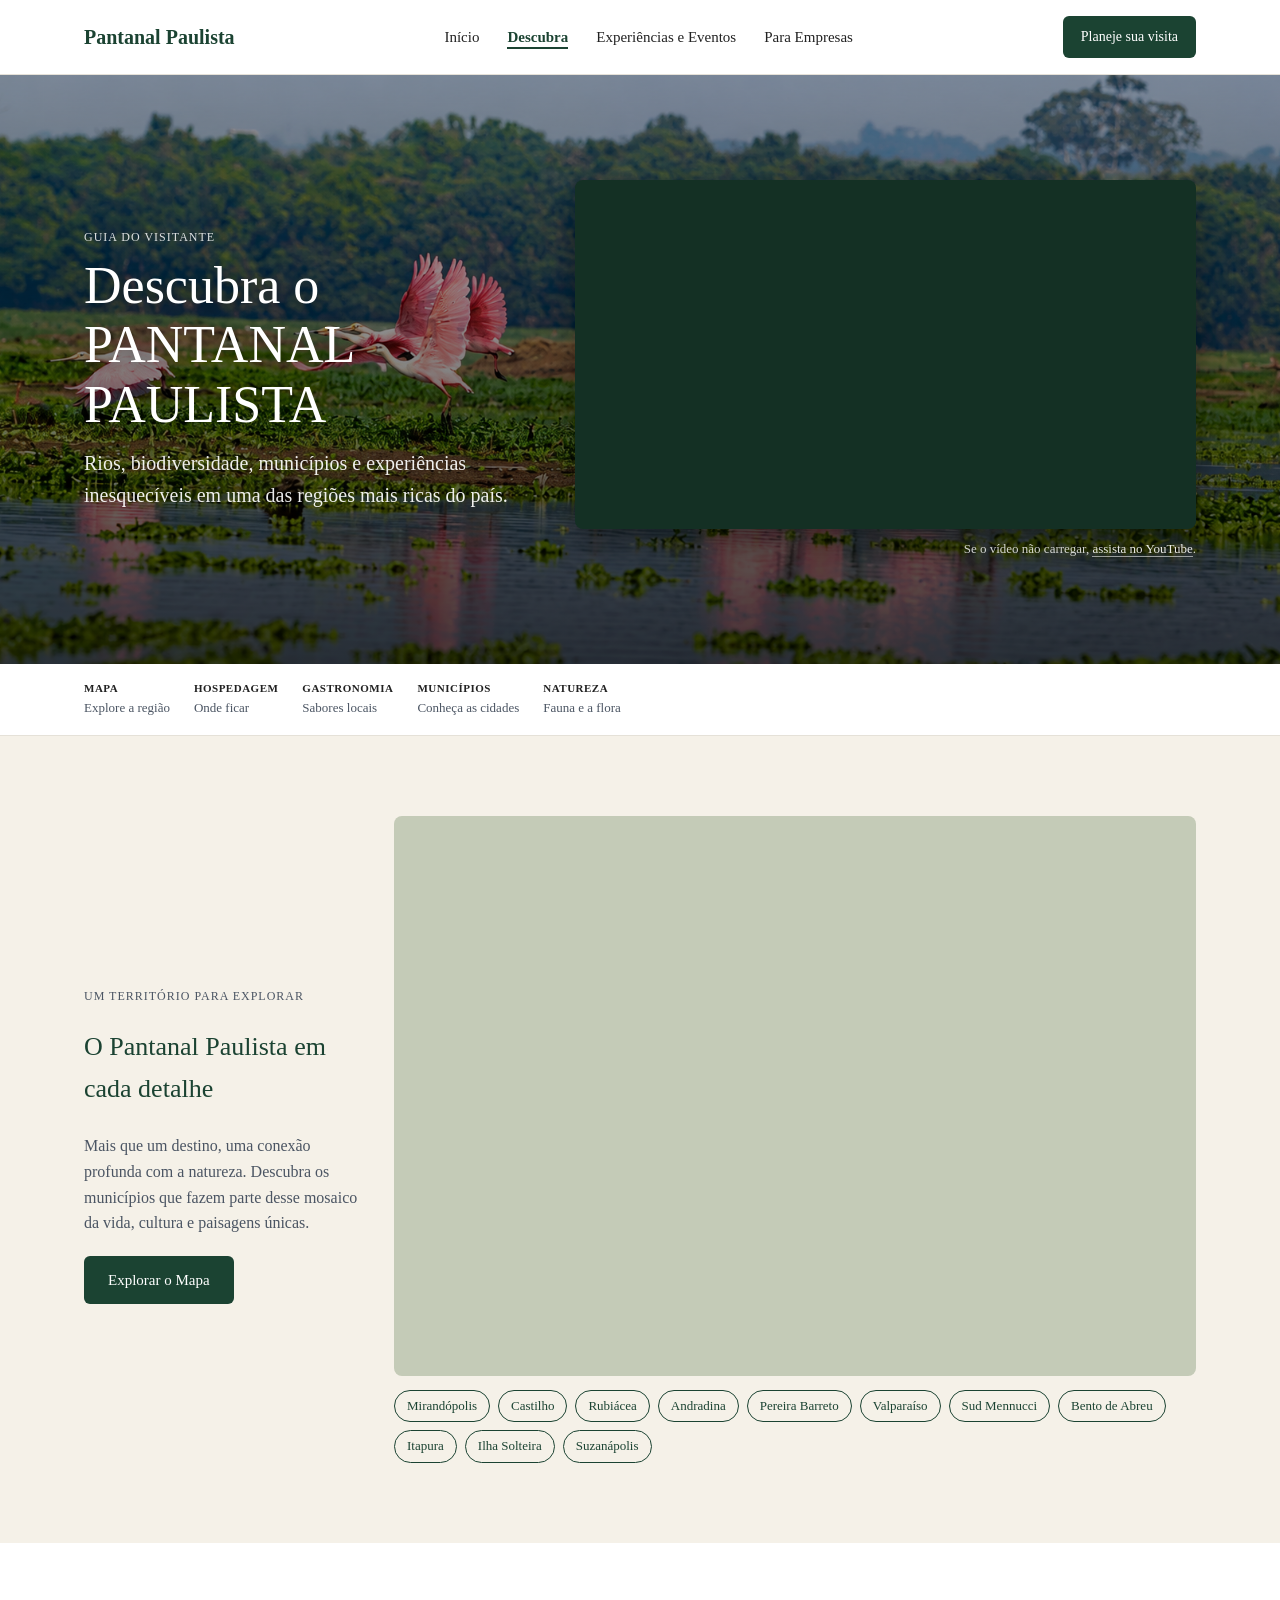
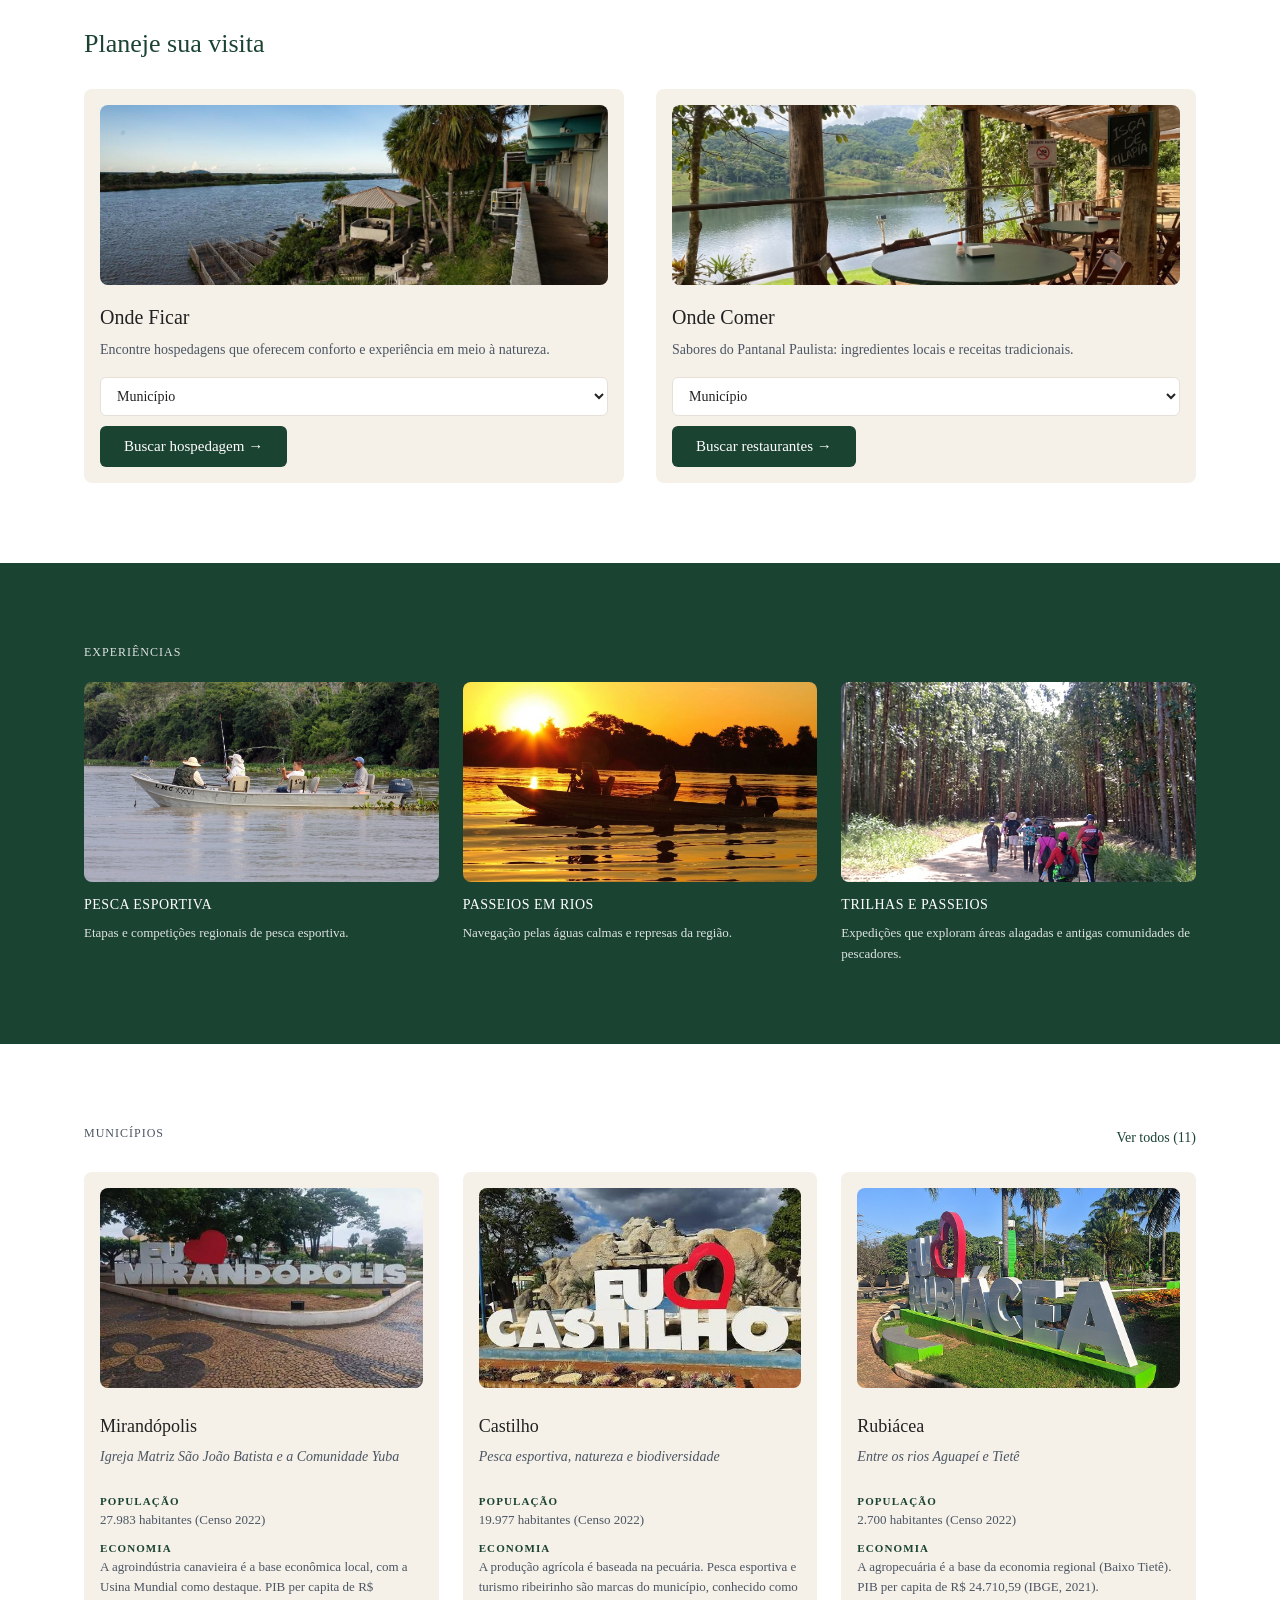
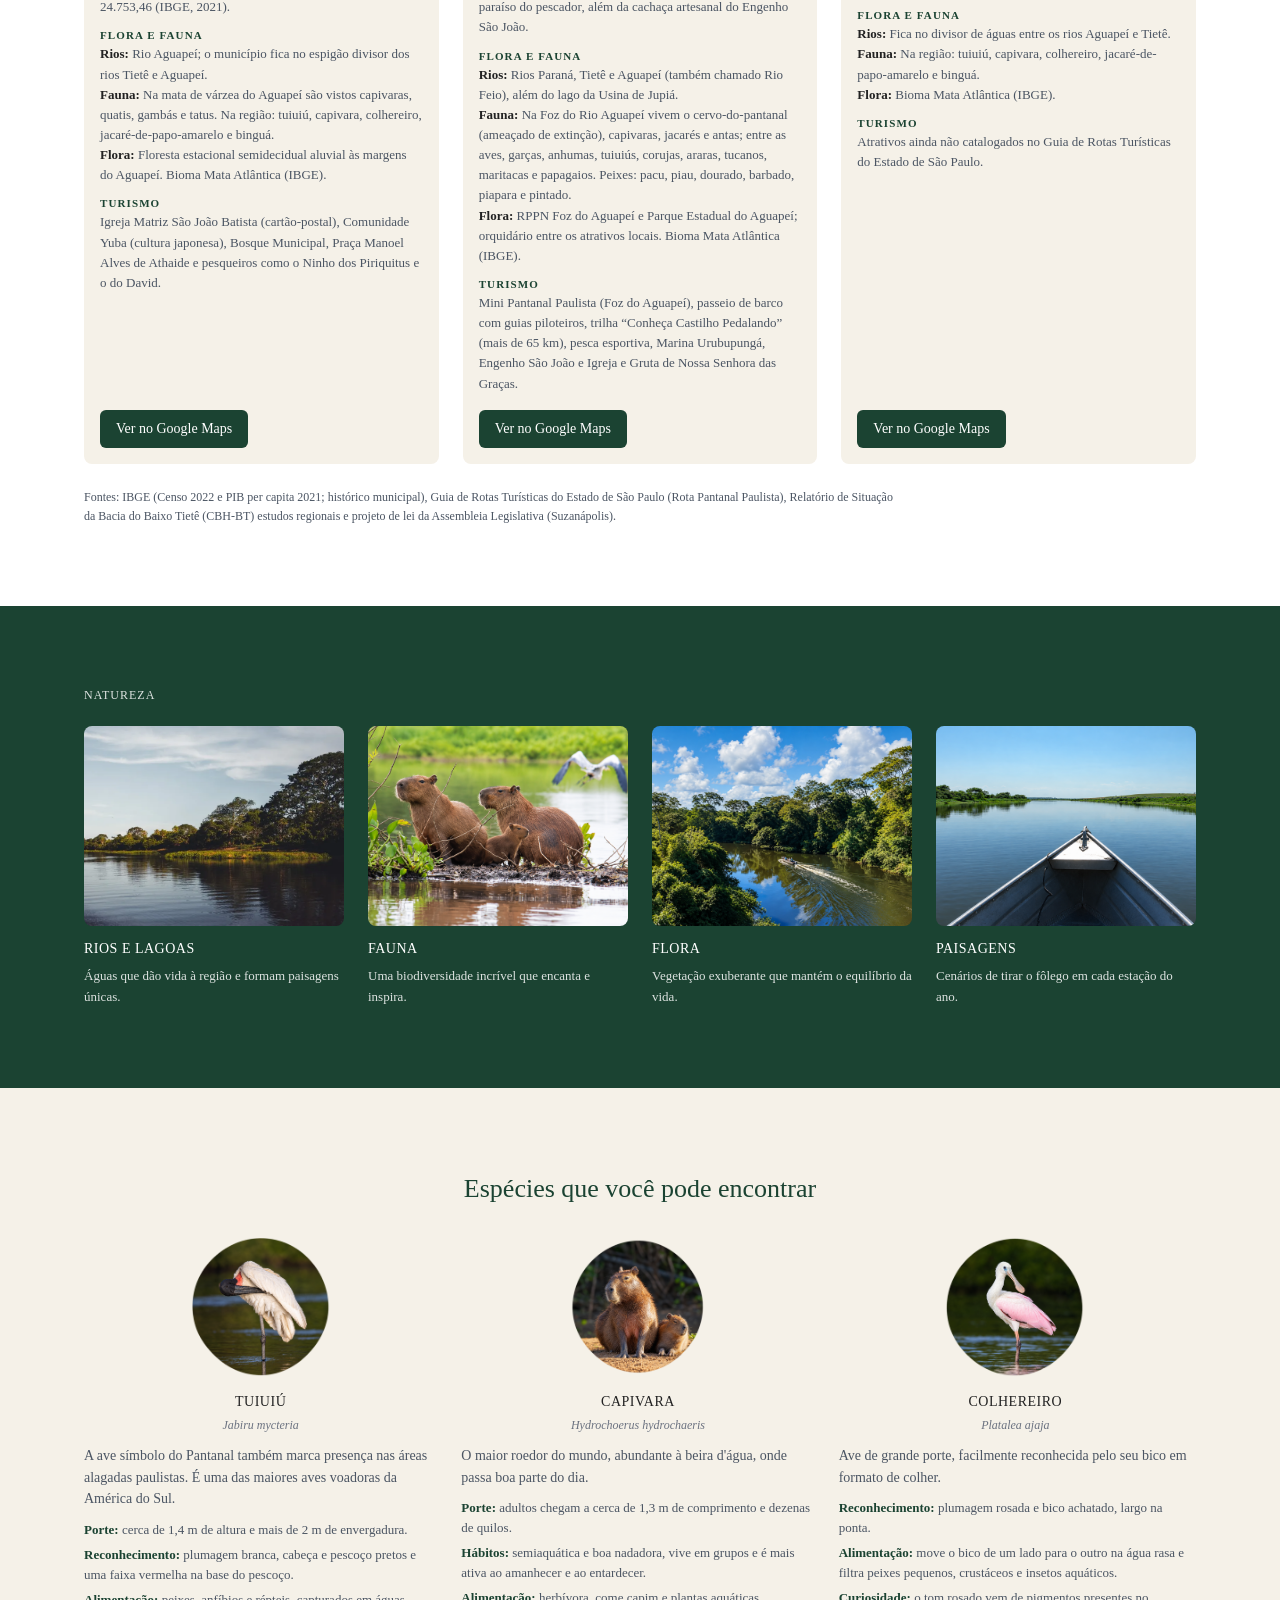
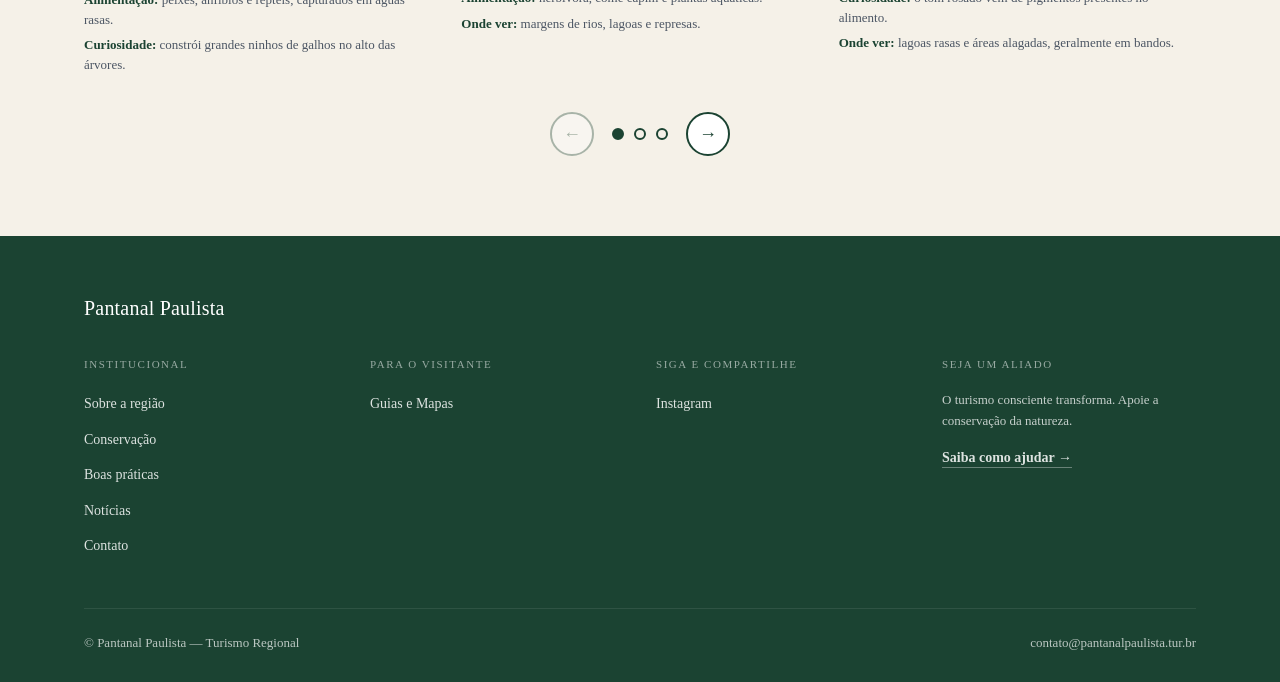
==== commit d6876c18: "Carrossel de espécies; Experiências e Empresas em 1 coluna no mobile - Descubra: espécies em carross" ====
--- a/paginas/descubra.html
+++ b/paginas/descubra.html
@@ -335,7 +335,8 @@
     <section class="secao-especies">
       <div class="container">
         <h2 class="titulo-secao">Espécies que você pode encontrar</h2>
-        <div class="cartoes-flex cartoes-5">
+        <div class="especies-carrossel" id="especies-carrossel" role="region" aria-roledescription="carrossel" aria-label="Espécies que você pode encontrar">
+          <div class="cartoes-flex cartoes-5 especies-trilho" tabindex="0">
           <article class="cartao-especie">
             <div class="especie-foto"><img loading="lazy" src="img/tuiuiu.png" alt="Tuiuiú, ave símbolo do Pantanal"></div>
             <div class="especie-texto">
@@ -406,6 +407,12 @@
               </ul>
             </div>
           </article>
+          </div>
+          <div class="especies-controles" hidden>
+            <button type="button" class="especies-btn especies-prev" aria-label="Espécie anterior">&#8592;</button>
+            <div class="especies-dots" role="group" aria-label="Escolher espécie"></div>
+            <button type="button" class="especies-btn especies-next" aria-label="Próxima espécie">&#8594;</button>
+          </div>
         </div>
       </div>
     </section>
--- a/paginas/style_descubra.css
+++ b/paginas/style_descubra.css
@@ -1116,4 +1116,81 @@
 
   /* Municípios em 2 colunas: foto menor para caber */
   .cartao-municipio .municipio-foto { height: 120px; }
+}
+/* Celular: blocos "Experiências" e "Municípios" em 1 coluna */
+@media (max-width: 600px) {
+  .secao-experiencias-preview .cartoes-3 > *,
+  .secao-municipios .cartoes-3 > * { flex: 1 1 100%; }
+  .cartao-municipio .municipio-foto { height: 200px; }
+}
+
+/* ========================================================
+   CARROSSEL DE ESPÉCIES
+   Trilho rolável com encaixe (scroll-snap): funciona por deslize no
+   celular, setas e indicadores. 3 fichas no desktop, 2 no tablet, 1 no celular.
+======================================================== */
+.especies-carrossel { position: relative; }
+.secao-especies .especies-trilho {
+  display: flex;
+  flex-wrap: nowrap;
+  justify-content: flex-start;
+  align-items: flex-start;
+  gap: 24px;
+  overflow-x: auto;
+  overscroll-behavior-x: contain;
+  scroll-snap-type: x mandatory;
+  scroll-behavior: smooth;
+  scrollbar-width: none;
+  padding: 4px 2px 8px;
+}
+.secao-especies .especies-trilho::-webkit-scrollbar { display: none; }
+.secao-especies .especies-trilho:focus-visible { outline: 2px solid #1B4332; outline-offset: 4px; }
+.secao-especies .especies-trilho > .cartao-especie {
+  flex: 0 0 calc((100% - 48px) / 3);
+  box-sizing: border-box;
+  scroll-snap-align: start;
+}
+
+.especies-controles {
+  display: flex;
+  align-items: center;
+  justify-content: center;
+  gap: 18px;
+  margin-top: 24px;
+}
+.especies-controles[hidden] { display: none; }
+.especies-btn {
+  width: 44px;
+  height: 44px;
+  border-radius: 50%;
+  border: 2px solid #1B4332;
+  background-color: #FFFFFF;
+  color: #1B4332;
+  font-size: 18px;
+  line-height: 1;
+  cursor: pointer;
+}
+.especies-btn:hover:not(:disabled) { background-color: #1B4332; color: #FFFFFF; }
+.especies-btn:disabled { opacity: 0.35; cursor: default; }
+.especies-dots { display: flex; gap: 10px; }
+.especies-dot {
+  width: 12px;
+  height: 12px;
+  padding: 0;
+  border-radius: 50%;
+  border: 2px solid #1B4332;
+  background-color: transparent;
+  cursor: pointer;
+}
+.especies-dot[aria-current="true"] { background-color: #1B4332; }
+
+@media (max-width: 992px) {
+  .secao-especies .especies-trilho > .cartao-especie { flex: 0 0 calc((100% - 24px) / 2); }
+}
+@media (max-width: 600px) {
+  .secao-especies .especies-trilho { gap: 16px; }
+  .secao-especies .especies-trilho > .cartao-especie { flex: 0 0 100%; }
+}
+@media (prefers-reduced-motion: reduce) {
+  .secao-especies .especies-trilho { scroll-behavior: auto; }
 }
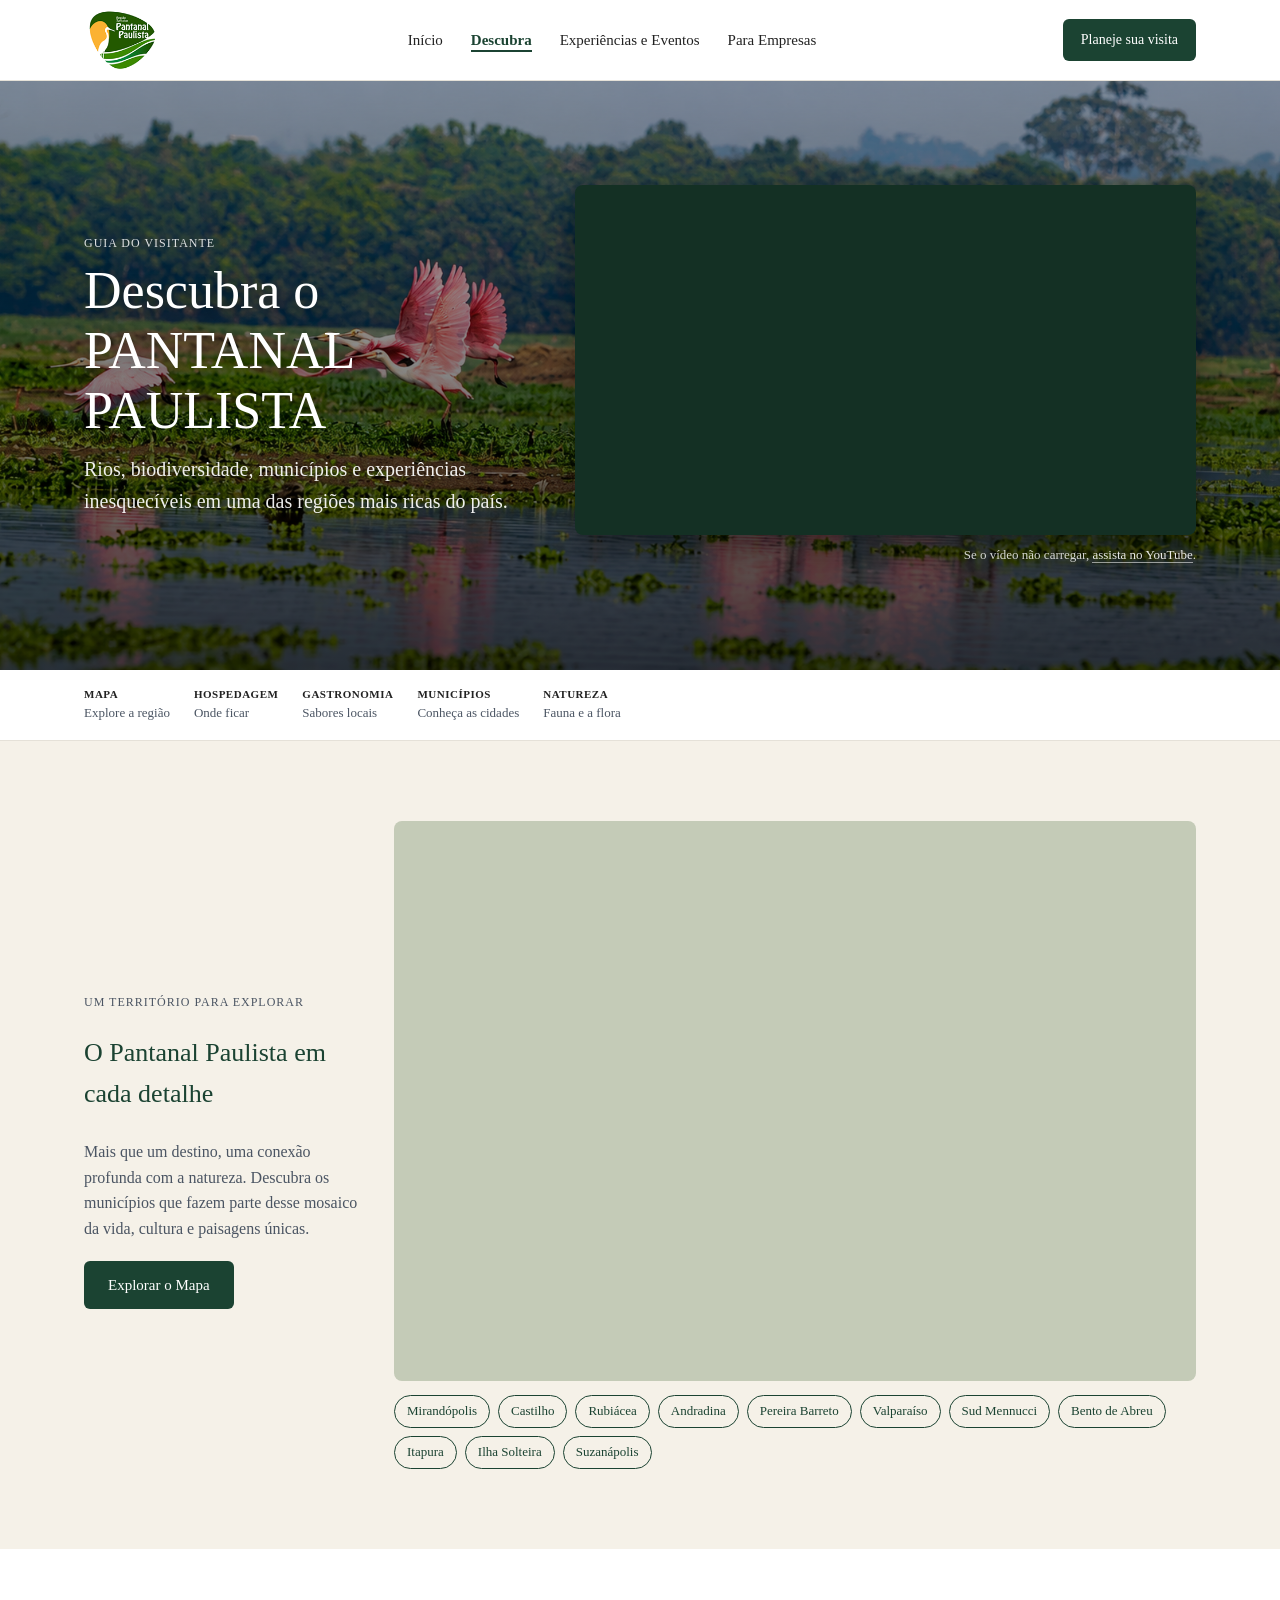
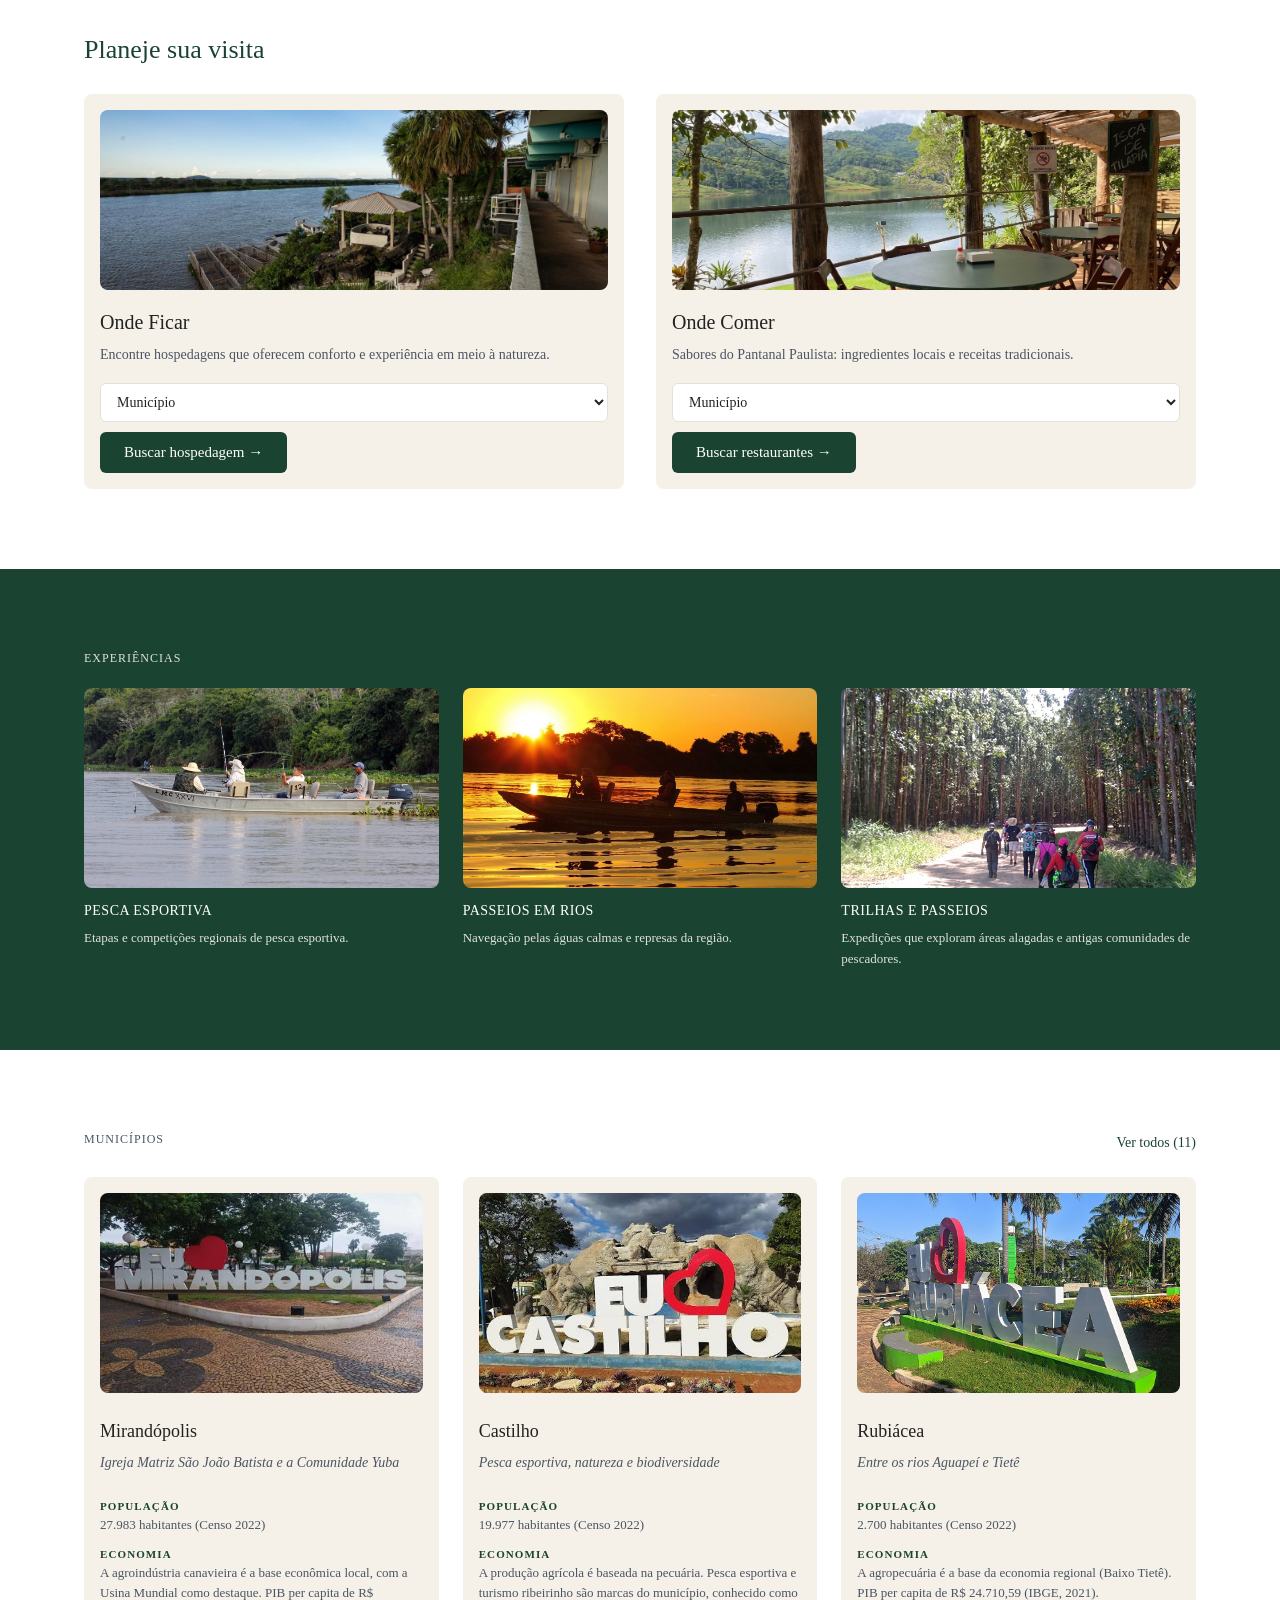
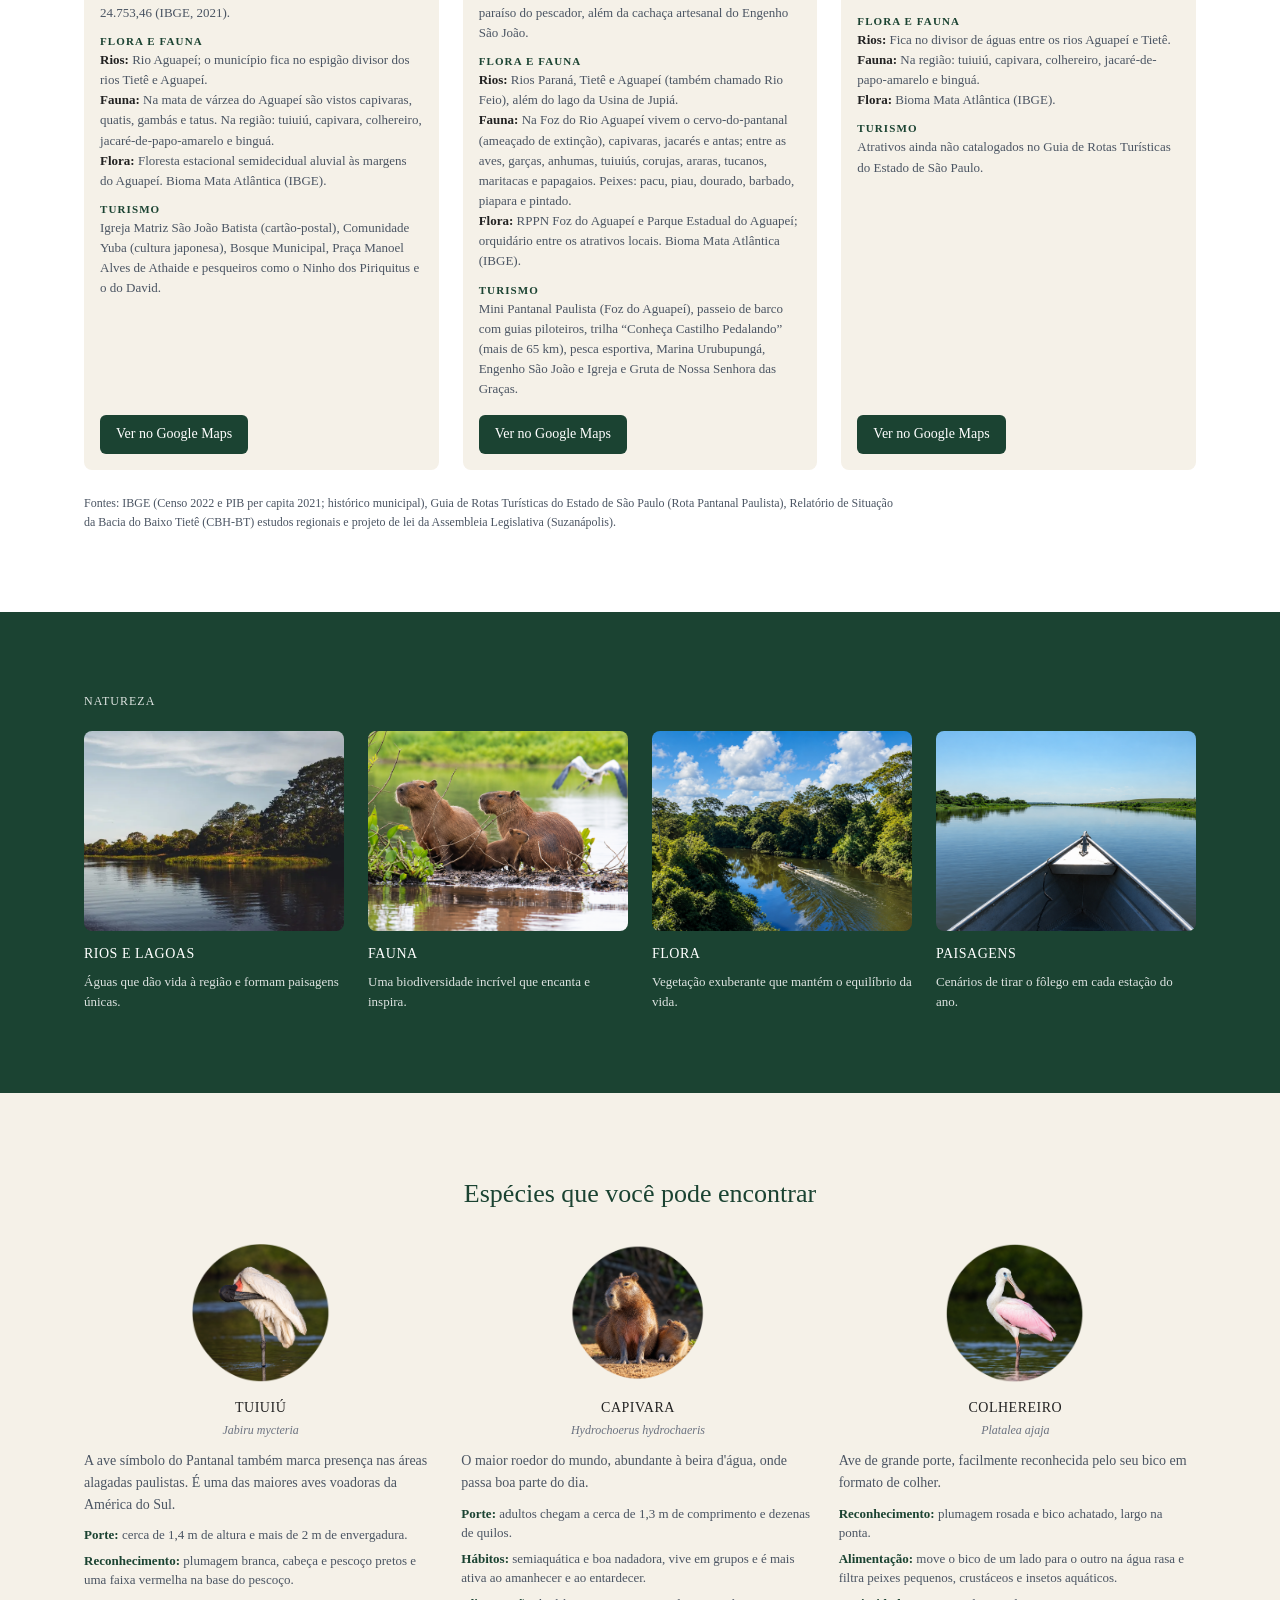
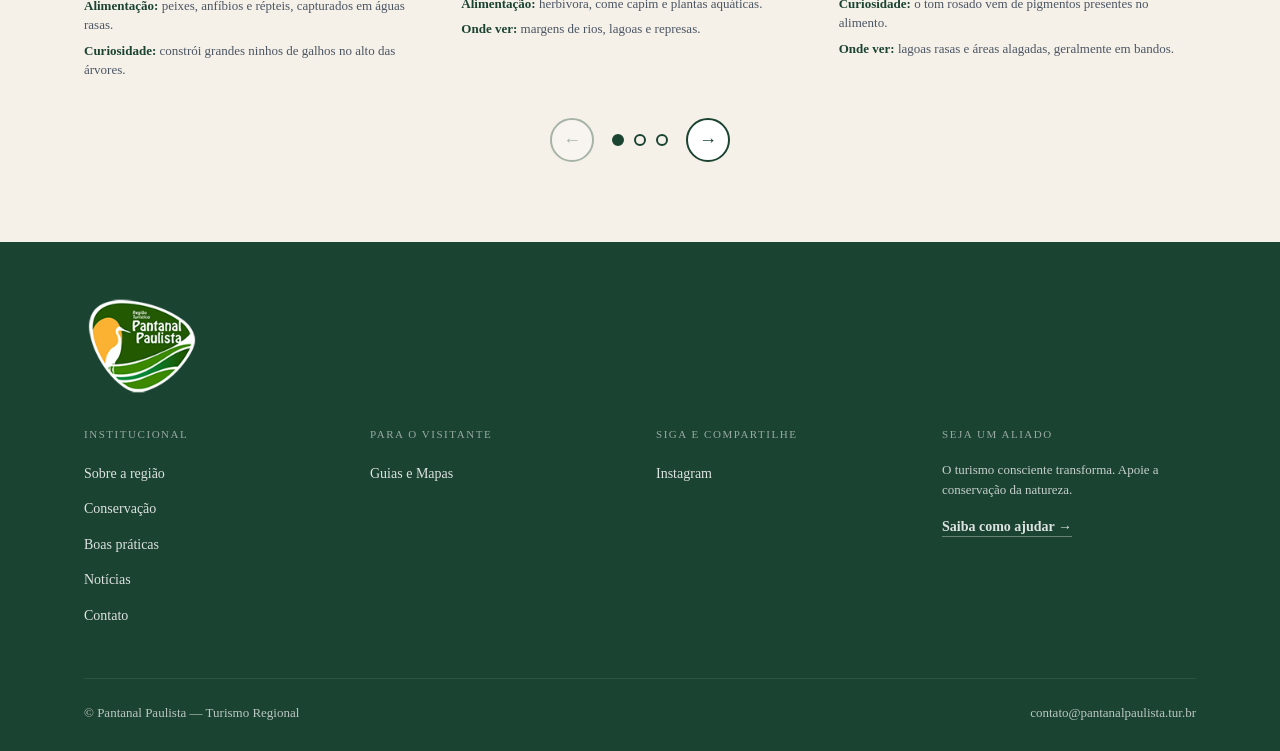
==== commit e592ac02: "Logo no cabeçalho e rodapé de todas as páginas e favicon - Cabeçalho: img/logo-black.png; rodapé: im" ====
--- a/paginas/descubra.html
+++ b/paginas/descubra.html
@@ -5,6 +5,9 @@
   <meta name="viewport" content="width=device-width, initial-scale=1.0">
   <meta http-equiv="Content-Security-Policy" content="default-src 'none'; script-src 'self' https://maps.googleapis.com https://*.gstatic.com https://*.google.com https://*.ggpht.com https://*.googleusercontent.com blob:; style-src 'self' 'unsafe-inline' https://fonts.googleapis.com; img-src 'self' data: blob: https://*.googleapis.com https://*.gstatic.com https://*.google.com https://*.googleusercontent.com; font-src 'self' https://fonts.gstatic.com; connect-src 'self' https://*.googleapis.com https://*.google.com https://*.gstatic.com; frame-src https://www.youtube-nocookie.com https://www.google.com; worker-src blob:; form-action https://www.google.com; base-uri 'none'; object-src 'none'; upgrade-insecure-requests">
   <meta name="referrer" content="strict-origin-when-cross-origin">
+  <link rel="icon" type="image/png" sizes="32x32" href="../img/favicon-32.png">
+  <link rel="icon" type="image/png" sizes="192x192" href="../img/favicon-192.png">
+  <link rel="apple-touch-icon" href="../img/apple-touch-icon.png">
   <script src="seguranca.js"></script>
   <title>Pantanal Paulista - Descubra</title>
   <link rel="stylesheet" href="style_descubra.css">
@@ -16,7 +19,7 @@
   <!-- CABEÇALHO / MENU (igual em todas as páginas) -->
   <header class="header">
     <div class="header-container">
-      <a href="../index.html" class="logo">Pantanal Paulista</a>
+      <a href="../index.html" class="logo" aria-label="Pantanal Paulista - página inicial"><img class="logo-img" src="../img/logo-black.png" alt="Pantanal Paulista - Região Turística" width="58" height="48"></a>
       <button type="button" class="menu-toggle" aria-label="Abrir menu" aria-expanded="false" aria-controls="menu-principal"><span class="menu-toggle-barras" aria-hidden="true"></span></button>
 
       <nav class="nav-principal" id="menu-principal" aria-label="Menu principal">
@@ -423,7 +426,7 @@
   <footer class="rodape">
     <div class="container">
       <div class="rodape-topo">
-        <p class="rodape-logo">Pantanal Paulista</p>
+        <p class="rodape-logo"><img class="logo-rodape" src="../img/logo-white.png" alt="Pantanal Paulista - Região Turística" width="87" height="72" loading="lazy"></p>
       </div>
       <div class="rodape-colunas">
         <div class="rodape-coluna">
--- a/paginas/menu.css
+++ b/paginas/menu.css
@@ -18,7 +18,7 @@
     align-items: center;
     justify-content: space-between;
     gap: 0;
-    padding: 10px 16px;
+    padding: 8px 16px;
   }
 
   /* "Planeje sua visita" não aparece no menu do celular */
@@ -94,3 +94,17 @@
   .menu-toggle-barras::before,
   .menu-toggle-barras::after { transition: none; }
 }
+
+/* ========================================================
+   LOGO (cabeçalho e rodapé)
+======================================================== */
+.header .logo { display: inline-flex; align-items: center; line-height: 0; }
+.header .header-container { padding-top: 8px; padding-bottom: 8px; }
+.logo-img { display: block; height: 64px; width: auto; }
+.rodape-logo { line-height: 0; margin-bottom: 32px; }
+.logo-rodape { display: block; height: 96px; width: auto; }
+
+@media (max-width: 768px) {
+  .logo-img { height: 52px; }
+  .logo-rodape { height: 80px; }
+}
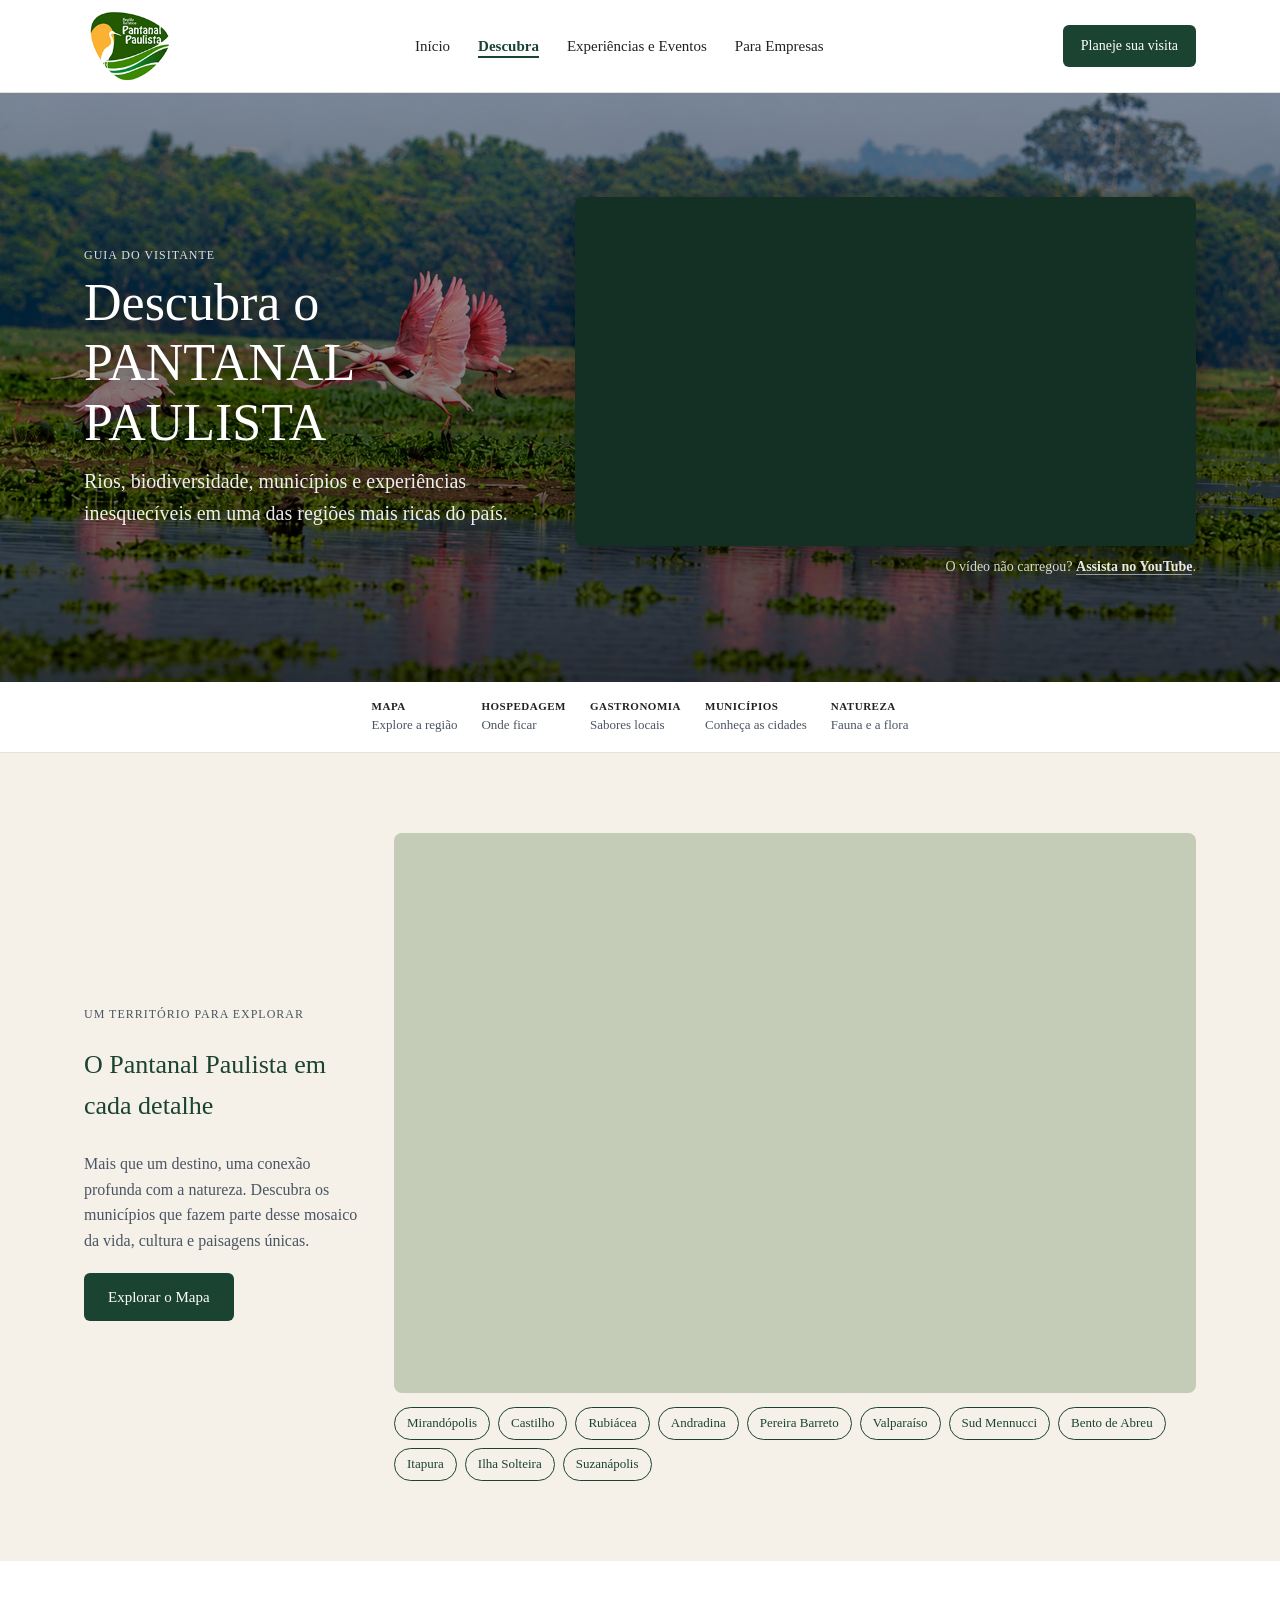
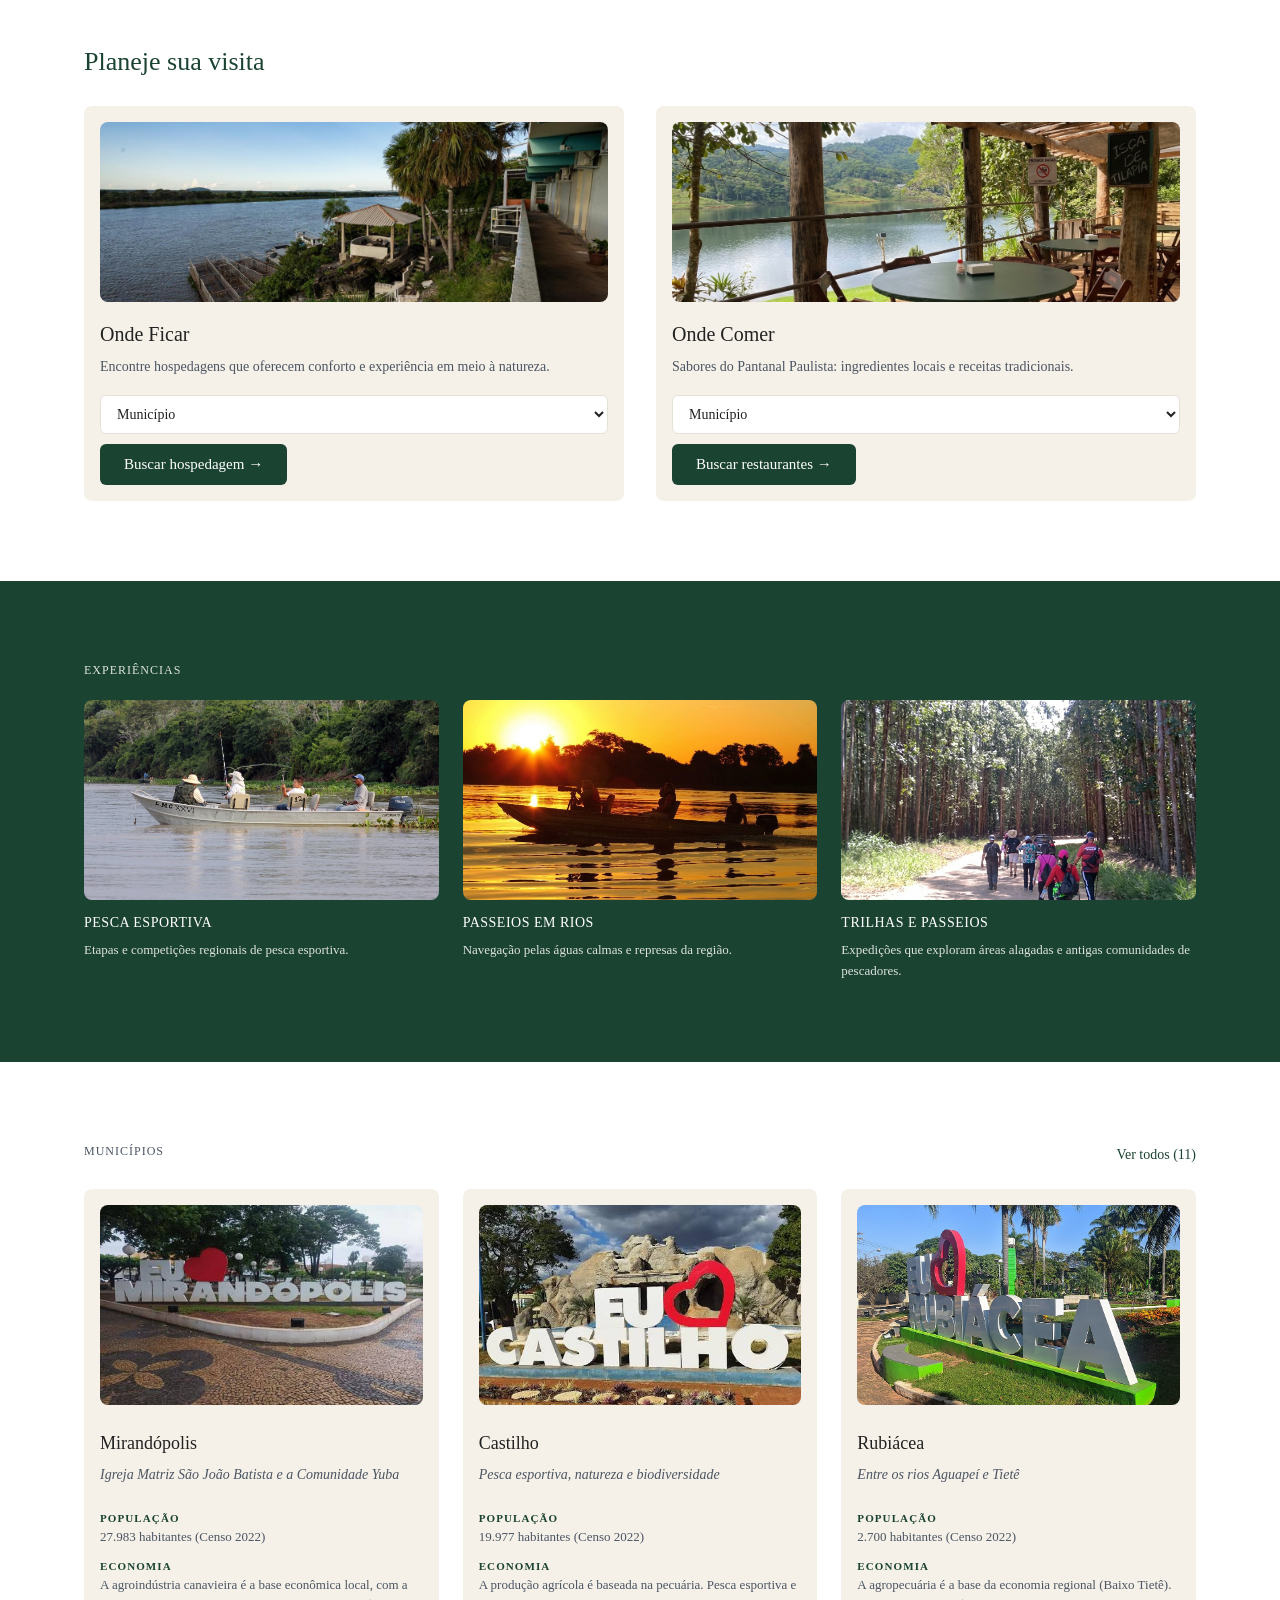
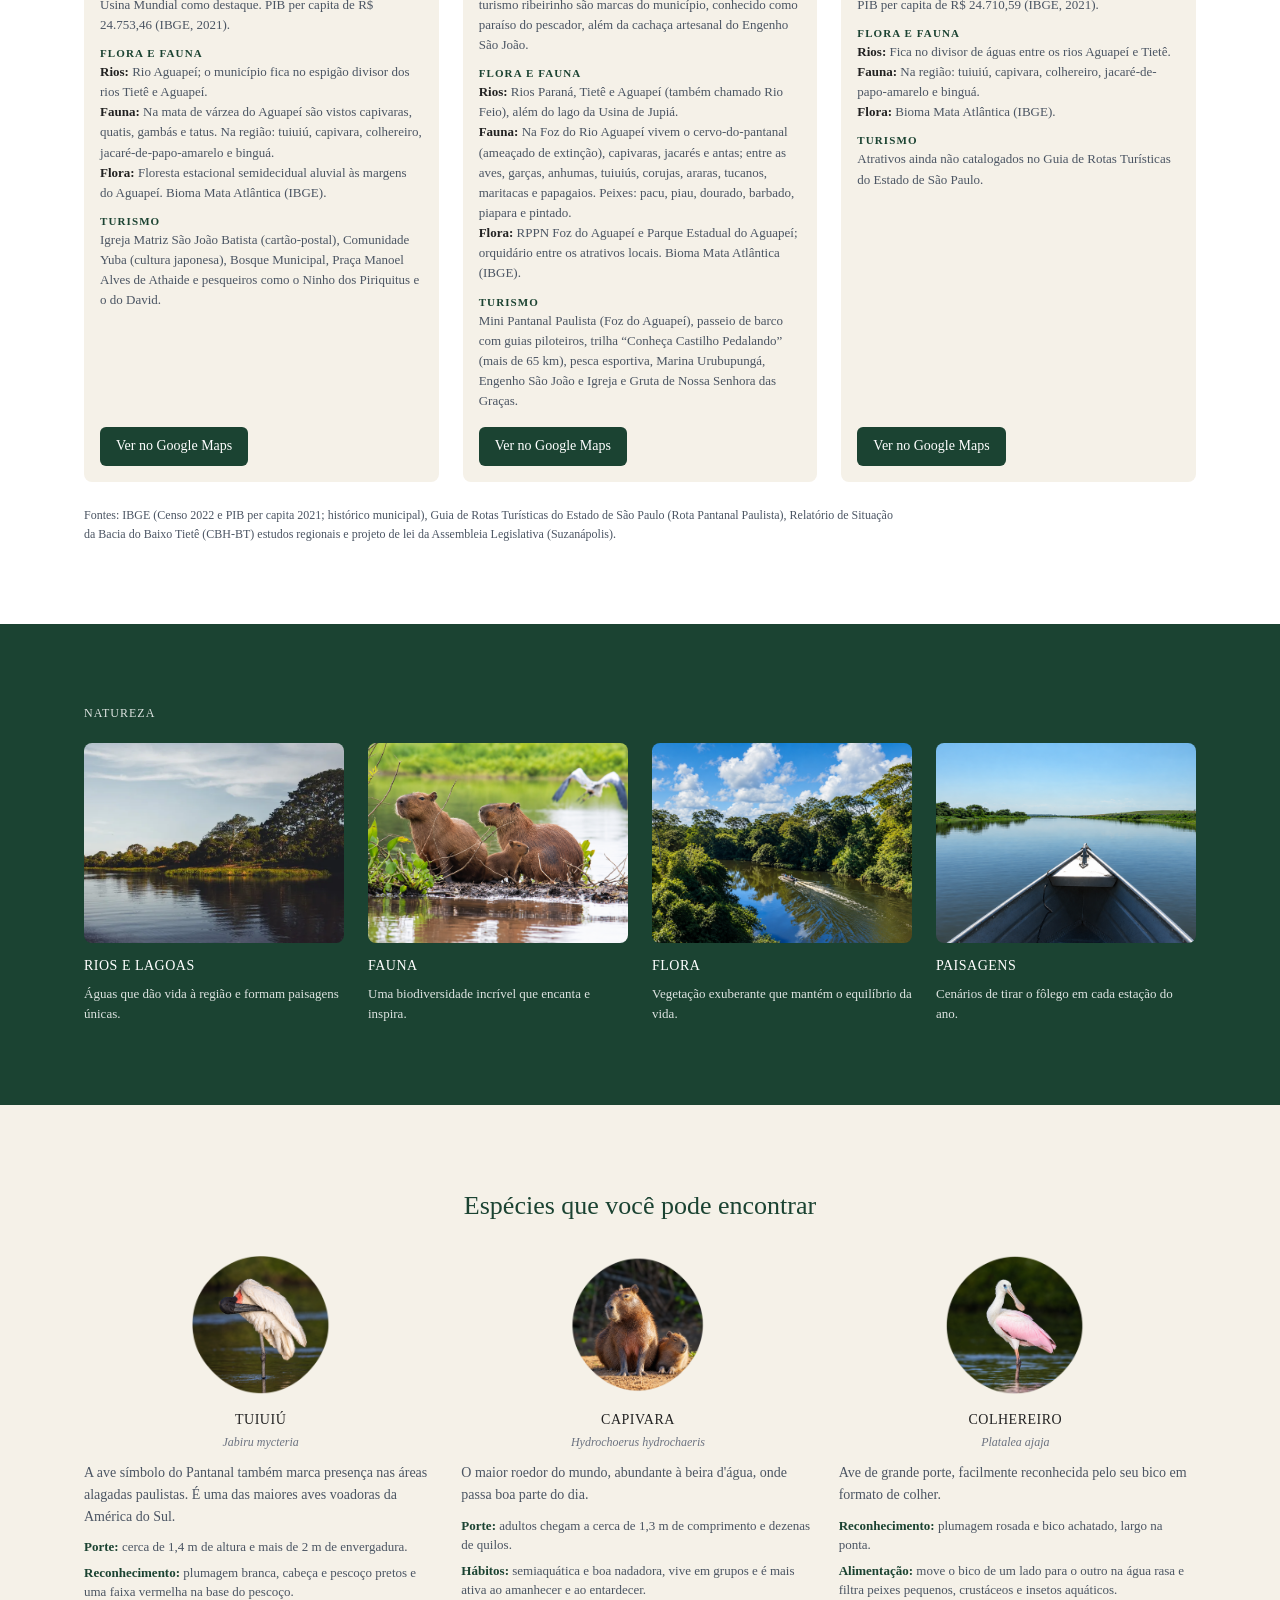
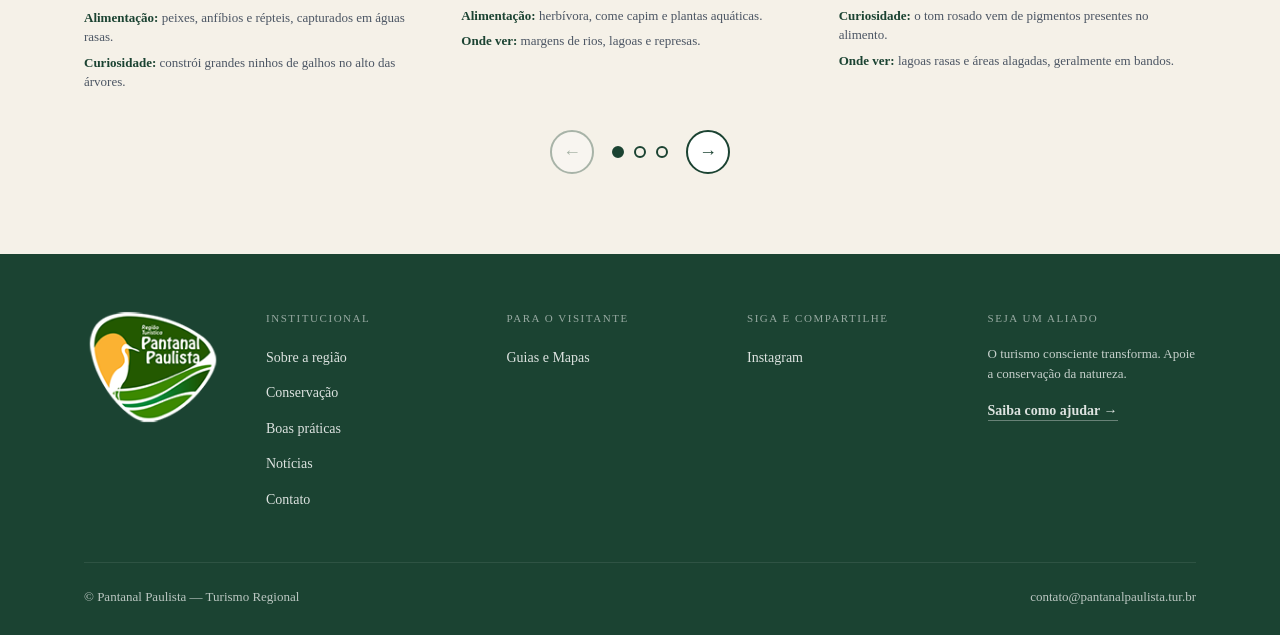
==== commit 82690c1b: "Descubra: vídeo usa o embed padrão do YouTube e link de apoio mais visível O YouTube pode pedir logi" ====
--- a/paginas/descubra.html
+++ b/paginas/descubra.html
@@ -3,7 +3,7 @@
 <head>
   <meta charset="UTF-8">
   <meta name="viewport" content="width=device-width, initial-scale=1.0">
-  <meta http-equiv="Content-Security-Policy" content="default-src 'none'; script-src 'self' https://maps.googleapis.com https://*.gstatic.com https://*.google.com https://*.ggpht.com https://*.googleusercontent.com blob:; style-src 'self' 'unsafe-inline' https://fonts.googleapis.com; img-src 'self' data: blob: https://*.googleapis.com https://*.gstatic.com https://*.google.com https://*.googleusercontent.com; font-src 'self' https://fonts.gstatic.com; connect-src 'self' https://*.googleapis.com https://*.google.com https://*.gstatic.com; frame-src https://www.youtube-nocookie.com https://www.google.com; worker-src blob:; form-action https://www.google.com; base-uri 'none'; object-src 'none'; upgrade-insecure-requests">
+  <meta http-equiv="Content-Security-Policy" content="default-src 'none'; script-src 'self' https://maps.googleapis.com https://*.gstatic.com https://*.google.com https://*.ggpht.com https://*.googleusercontent.com blob:; style-src 'self' 'unsafe-inline' https://fonts.googleapis.com; img-src 'self' data: blob: https://*.googleapis.com https://*.gstatic.com https://*.google.com https://*.googleusercontent.com; font-src 'self' https://fonts.gstatic.com; connect-src 'self' https://*.googleapis.com https://*.google.com https://*.gstatic.com; frame-src https://www.youtube.com https://www.google.com; worker-src blob:; form-action https://www.google.com; base-uri 'none'; object-src 'none'; upgrade-insecure-requests">
   <meta name="referrer" content="strict-origin-when-cross-origin">
   <link rel="icon" type="image/png" sizes="32x32" href="../img/favicon-32.png">
   <link rel="icon" type="image/png" sizes="192x192" href="../img/favicon-192.png">
@@ -51,9 +51,9 @@
         </div>
         <div class="descubra-topo-midia">
           <div class="descubra-video">
-            <iframe id="descubra-video" title="Vídeo sobre o Pantanal Paulista" src="https://www.youtube-nocookie.com/embed/bDJVuci46OU?rel=0&amp;playsinline=1&amp;autoplay=1&amp;mute=1" loading="lazy" allow="accelerometer; autoplay; clipboard-write; encrypted-media; gyroscope; picture-in-picture" referrerpolicy="strict-origin-when-cross-origin" sandbox="allow-scripts allow-same-origin allow-presentation allow-popups allow-popups-to-escape-sandbox" allowfullscreen></iframe>
+            <iframe id="descubra-video" title="Vídeo sobre o Pantanal Paulista" src="https://www.youtube.com/embed/bDJVuci46OU?rel=0&amp;playsinline=1&amp;autoplay=1&amp;mute=1" loading="lazy" allow="accelerometer; autoplay; clipboard-write; encrypted-media; gyroscope; picture-in-picture" referrerpolicy="strict-origin-when-cross-origin" sandbox="allow-scripts allow-same-origin allow-presentation allow-popups allow-popups-to-escape-sandbox" allowfullscreen></iframe>
           </div>
-          <p class="descubra-video-aviso">Se o vídeo não carregar, <a href="https://youtu.be/bDJVuci46OU" target="_blank" rel="noopener">assista no YouTube</a>.</p>
+          <p class="descubra-video-aviso">O vídeo não carregou? <a href="https://youtu.be/bDJVuci46OU" target="_blank" rel="noopener">Assista no YouTube</a>.</p>
         </div>
       </div>
     </section>
--- a/paginas/style_descubra.css
+++ b/paginas/style_descubra.css
@@ -353,6 +353,7 @@
 .subnav-lista {
   display: flex;
   flex-wrap: wrap;
+  justify-content: center;
   gap: 24px;
   padding-top: 16px;
   padding-bottom: 16px;
@@ -1193,4 +1194,7 @@
 }
 @media (prefers-reduced-motion: reduce) {
   .secao-especies .especies-trilho { scroll-behavior: auto; }
-}+}
+/* Link de apoio ao vídeo: mais visível, caso o YouTube peça verificação */
+.descubra-banner .descubra-video-aviso { font-size: 14px; }
+.descubra-banner .descubra-video-aviso a { font-weight: bold; }
--- a/paginas/menu.css
+++ b/paginas/menu.css
@@ -100,11 +100,28 @@
 ======================================================== */
 .header .logo { display: inline-flex; align-items: center; line-height: 0; }
 .header .header-container { padding-top: 8px; padding-bottom: 8px; }
-.logo-img { display: block; height: 64px; width: auto; }
+.logo-img { display: block; height: 76px; width: auto; }
 .rodape-logo { line-height: 0; margin-bottom: 32px; }
-.logo-rodape { display: block; height: 96px; width: auto; }
+.logo-rodape { display: block; height: 114px; width: auto; }
 
 @media (max-width: 768px) {
-  .logo-img { height: 52px; }
-  .logo-rodape { height: 80px; }
-}+  .logo-img { height: 62px; }
+  .logo-rodape { height: 96px; }
+}
+/* ========================================================
+   RODAPÉ (desktop): logo + 4 colunas na mesma linha (5 colunas)
+   Em telas menores, o rodapé segue empilhado.
+======================================================== */
+@media (min-width: 993px) {
+  .rodape .container {
+    display: grid;
+    grid-template-columns: 150px repeat(4, minmax(0, 1fr));
+    column-gap: 32px;
+    align-items: start;
+  }
+  .rodape-topo,
+  .rodape-colunas { display: contents; }
+  .rodape-logo { margin-bottom: 0; }
+  .rodape-coluna { margin-bottom: 40px; min-width: 0; }
+  .rodape-base { grid-column: 1 / -1; }
+}
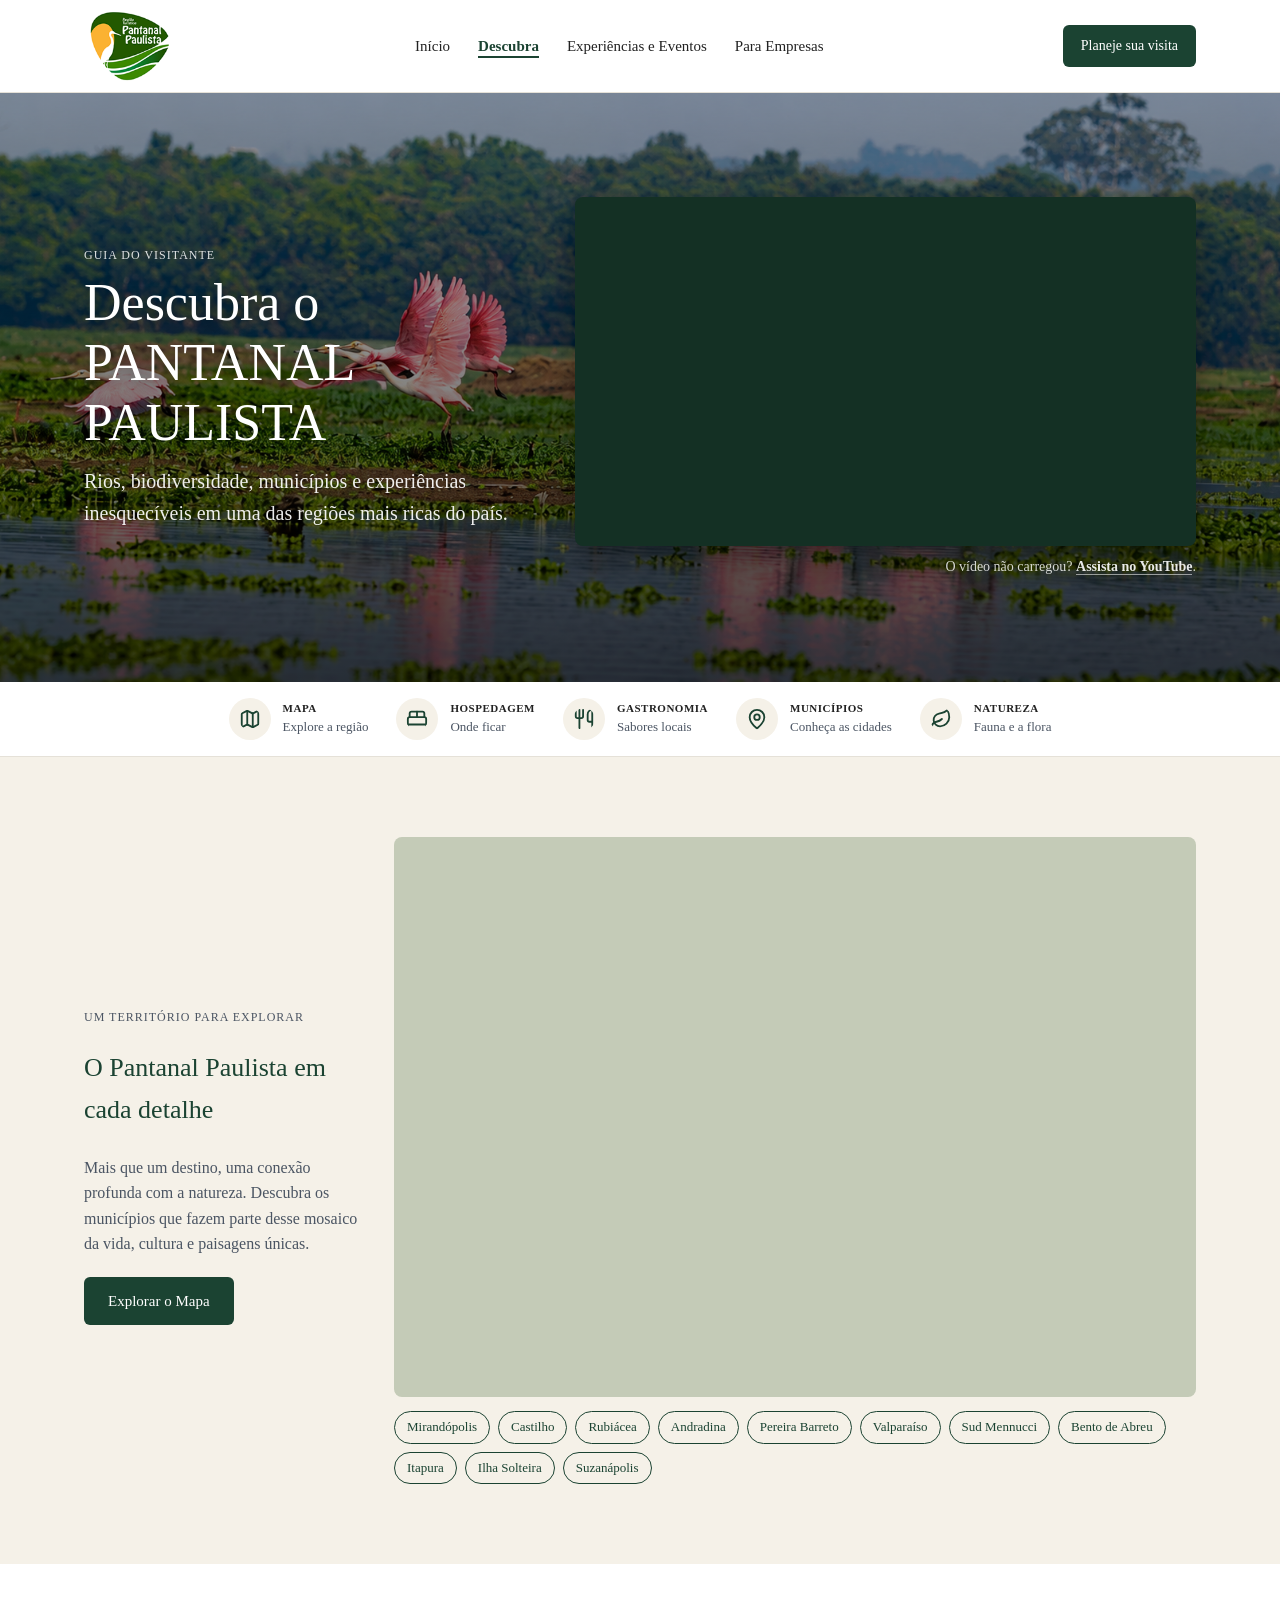
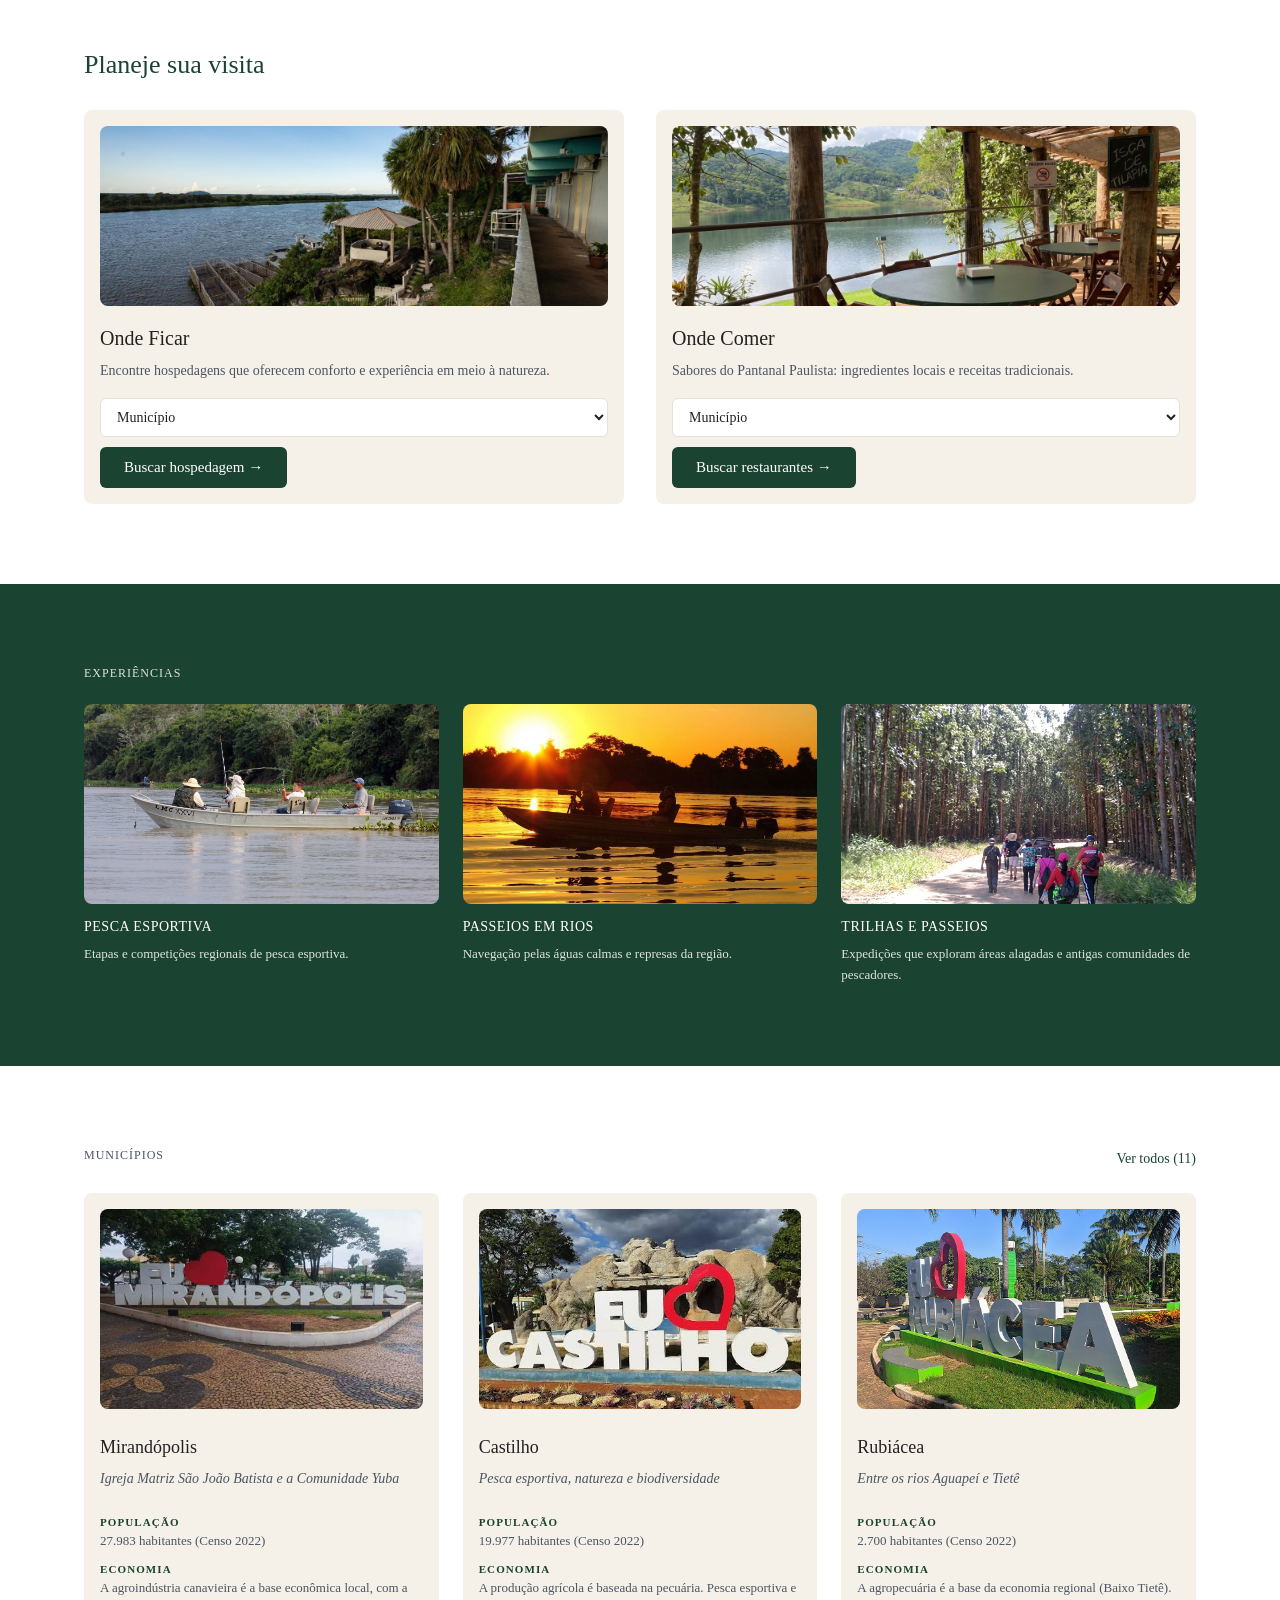
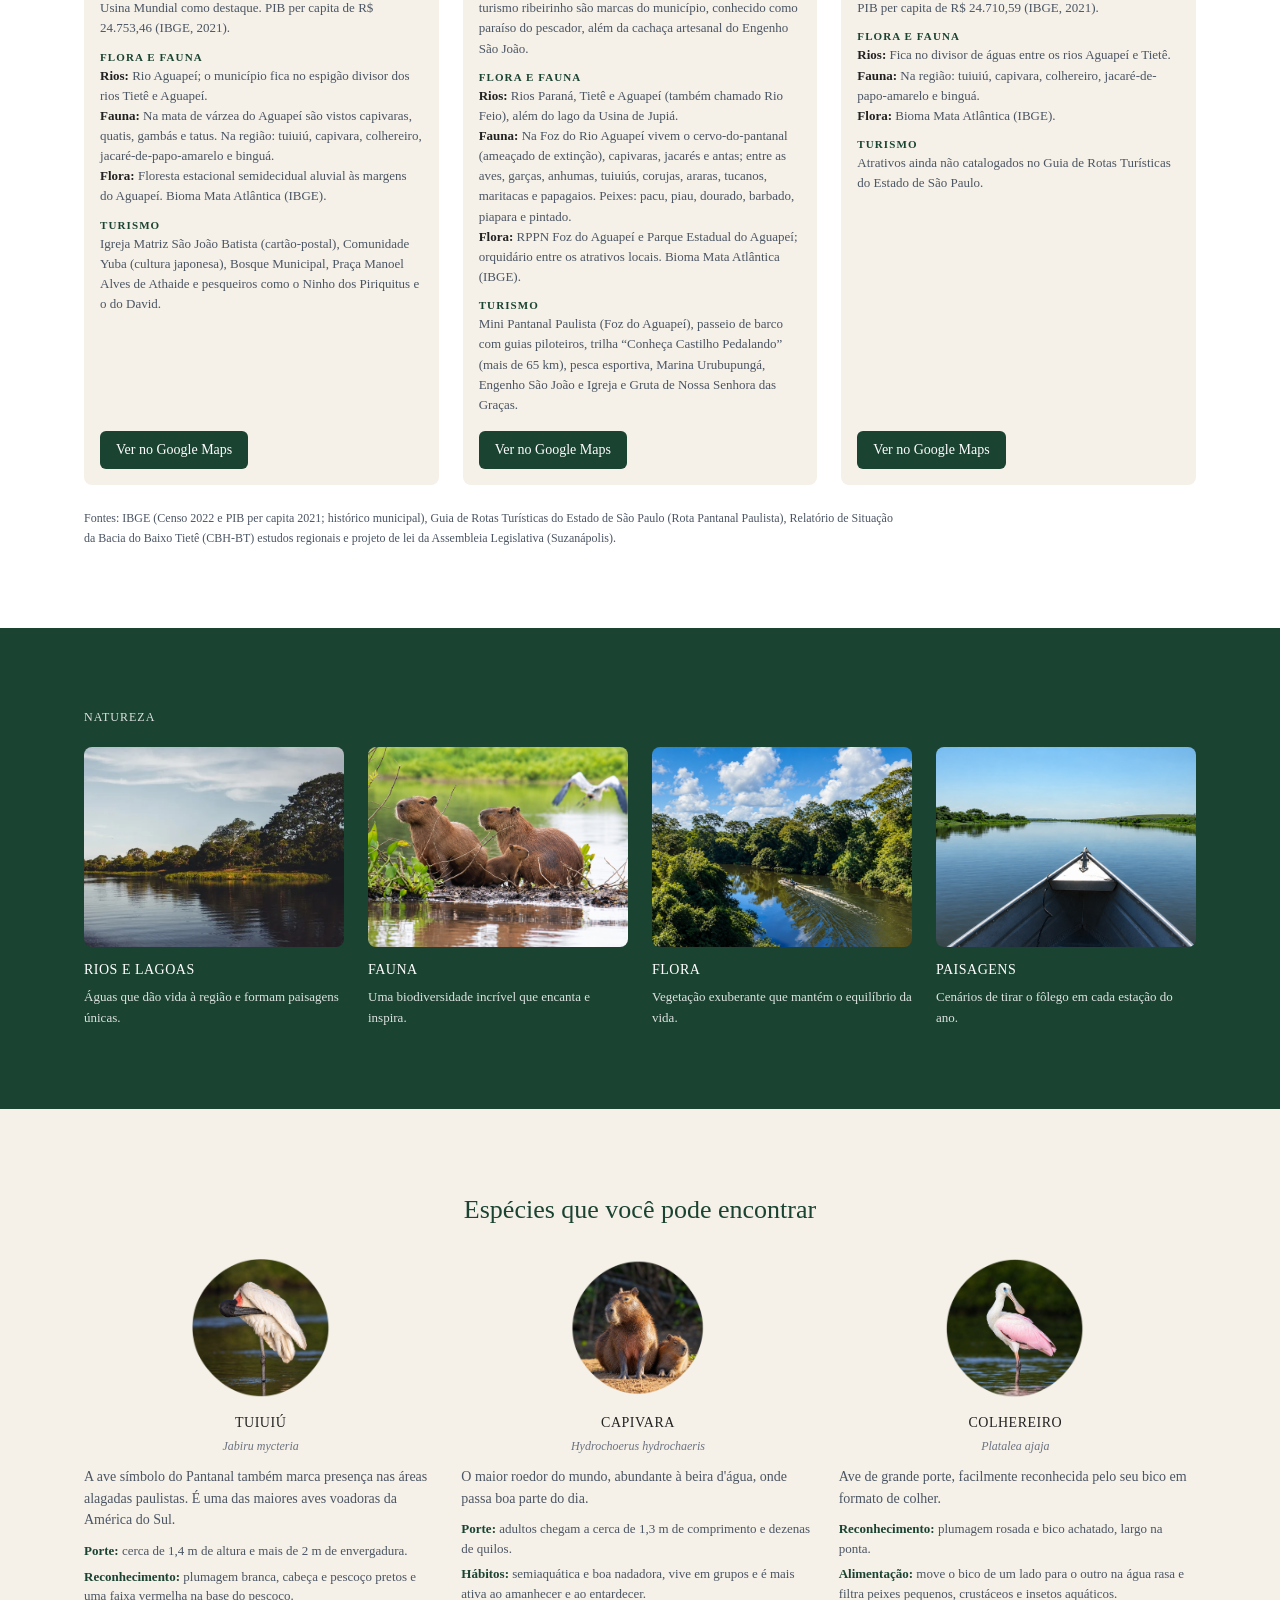
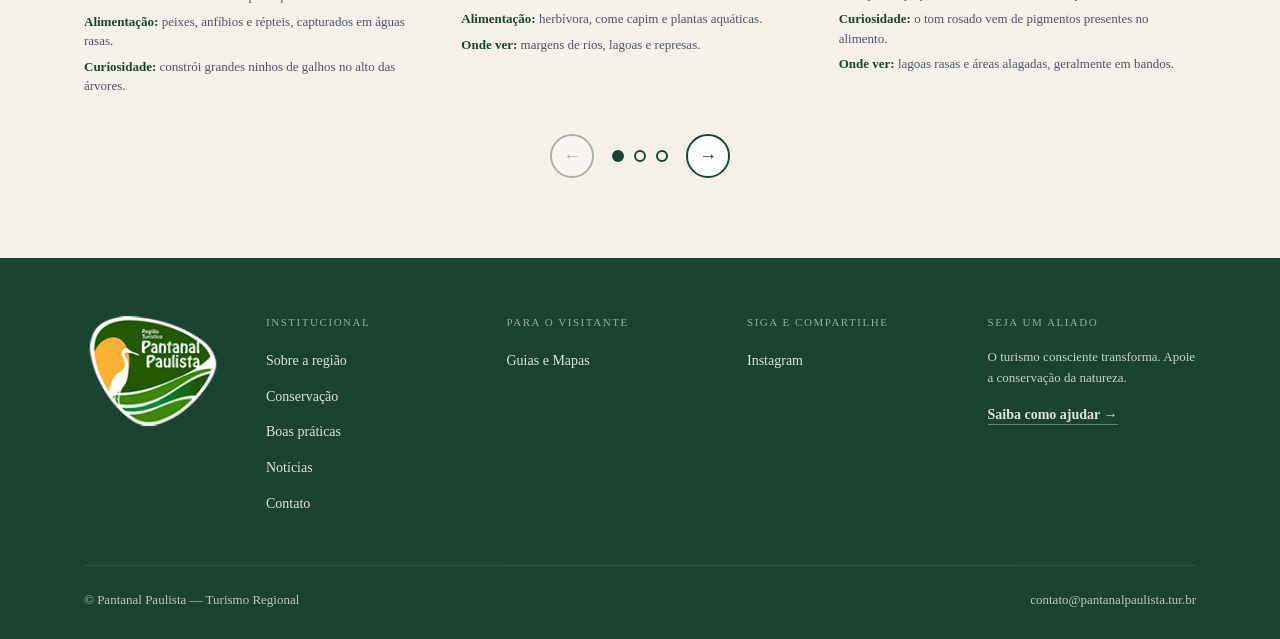
==== commit f29995b5: "Descubra: ícones no submenu (mapa, hospedagem, gastronomia, municípios, natureza) Ícones Lucide (ISC" ====
--- a/paginas/descubra.html
+++ b/paginas/descubra.html
@@ -59,11 +59,11 @@
     </section>
     <nav class="subnav-descubra">
       <div class="container subnav-lista">
-        <a href="#mapa"><span class="subnav-titulo">MAPA</span><span class="subnav-desc">Explore a região</span></a>
-        <a href="#hospedagem"><span class="subnav-titulo">HOSPEDAGEM</span><span class="subnav-desc">Onde ficar</span></a>
-        <a href="#gastronomia"><span class="subnav-titulo">GASTRONOMIA</span><span class="subnav-desc">Sabores locais</span></a>
-        <a href="#municipios"><span class="subnav-titulo">MUNICÍPIOS</span><span class="subnav-desc">Conheça as cidades</span></a>
-        <a href="#natureza"><span class="subnav-titulo">NATUREZA</span><span class="subnav-desc">Fauna e a flora</span></a>
+        <a href="#mapa"><svg class="subnav-icone lucide lucide-map" xmlns="http://www.w3.org/2000/svg" width="24" height="24" viewBox="0 0 24 24" fill="none" stroke="currentColor" stroke-width="2" stroke-linecap="round" stroke-linejoin="round" aria-hidden="true"><path d="M14.106 5.553a2 2 0 0 0 1.788 0l3.659-1.83A1 1 0 0 1 21 4.619v12.764a1 1 0 0 1-.553.894l-4.553 2.277a2 2 0 0 1-1.788 0l-4.212-2.106a2 2 0 0 0-1.788 0l-3.659 1.83A1 1 0 0 1 3 19.381V6.618a1 1 0 0 1 .553-.894l4.553-2.277a2 2 0 0 1 1.788 0z" /> <path d="M15 5.764v15" /> <path d="M9 3.236v15" /></svg><span class="subnav-texto"><span class="subnav-titulo">MAPA</span><span class="subnav-desc">Explore a região</span></span></a>
+        <a href="#hospedagem"><svg class="subnav-icone lucide lucide-bed-double" xmlns="http://www.w3.org/2000/svg" width="24" height="24" viewBox="0 0 24 24" fill="none" stroke="currentColor" stroke-width="2" stroke-linecap="round" stroke-linejoin="round" aria-hidden="true"><path d="M2 20v-8a2 2 0 0 1 2-2h16a2 2 0 0 1 2 2v8" /> <path d="M4 10V6a2 2 0 0 1 2-2h12a2 2 0 0 1 2 2v4" /> <path d="M12 4v6" /> <path d="M2 18h20" /></svg><span class="subnav-texto"><span class="subnav-titulo">HOSPEDAGEM</span><span class="subnav-desc">Onde ficar</span></span></a>
+        <a href="#gastronomia"><svg class="subnav-icone lucide lucide-utensils" xmlns="http://www.w3.org/2000/svg" width="24" height="24" viewBox="0 0 24 24" fill="none" stroke="currentColor" stroke-width="2" stroke-linecap="round" stroke-linejoin="round" aria-hidden="true"><path d="M3 2v7c0 1.1.9 2 2 2h4a2 2 0 0 0 2-2V2" /> <path d="M7 2v20" /> <path d="M21 15V2a5 5 0 0 0-5 5v6c0 1.1.9 2 2 2h3Zm0 0v7" /></svg><span class="subnav-texto"><span class="subnav-titulo">GASTRONOMIA</span><span class="subnav-desc">Sabores locais</span></span></a>
+        <a href="#municipios"><svg class="subnav-icone lucide lucide-map-pin" xmlns="http://www.w3.org/2000/svg" width="24" height="24" viewBox="0 0 24 24" fill="none" stroke="currentColor" stroke-width="2" stroke-linecap="round" stroke-linejoin="round" aria-hidden="true"><path d="M20 10c0 4.993-5.539 10.193-7.399 11.799a1 1 0 0 1-1.202 0C9.539 20.193 4 14.993 4 10a8 8 0 0 1 16 0" /> <circle cx="12" cy="10" r="3" /></svg><span class="subnav-texto"><span class="subnav-titulo">MUNICÍPIOS</span><span class="subnav-desc">Conheça as cidades</span></span></a>
+        <a href="#natureza"><svg class="subnav-icone lucide lucide-leaf" xmlns="http://www.w3.org/2000/svg" width="24" height="24" viewBox="0 0 24 24" fill="none" stroke="currentColor" stroke-width="2" stroke-linecap="round" stroke-linejoin="round" aria-hidden="true"><path d="M11 20A7 7 0 0 1 9.8 6.1C15.5 5 17 4.48 19 2c1 2 2 4.18 2 8 0 5.5-4.78 10-10 10Z" /> <path d="M2 21c0-3 1.85-5.36 5.08-6C9.5 14.52 12 13 13 12" /></svg><span class="subnav-texto"><span class="subnav-titulo">NATUREZA</span><span class="subnav-desc">Fauna e a flora</span></span></a>
       </div>
     </nav>
 
--- a/paginas/style_descubra.css
+++ b/paginas/style_descubra.css
@@ -1198,3 +1198,39 @@
 /* Link de apoio ao vídeo: mais visível, caso o YouTube peça verificação */
 .descubra-banner .descubra-video-aviso { font-size: 14px; }
 .descubra-banner .descubra-video-aviso a { font-weight: bold; }
+
+/* ========================================================
+   SUBMENU DA PÁGINA DESCUBRA: ícone + texto
+======================================================== */
+.subnav-lista { gap: 16px 28px; }
+.subnav-lista a {
+  flex-direction: row;
+  align-items: center;
+  gap: 12px;
+}
+.subnav-texto { display: flex; flex-direction: column; }
+.subnav-icone {
+  flex: 0 0 auto;
+  width: 42px;
+  height: 42px;
+  padding: 10px;
+  box-sizing: border-box;
+  border-radius: 50%;
+  background-color: #F5F1E8;
+  color: #1B4332;
+  transition: background-color 0.2s ease, color 0.2s ease;
+}
+.subnav-lista a:hover .subnav-icone,
+.subnav-lista a:focus-visible .subnav-icone {
+  background-color: #1B4332;
+  color: #FFFFFF;
+}
+
+@media (max-width: 600px) {
+  .subnav-lista { gap: 14px 20px; justify-content: flex-start; }
+  .subnav-lista a { flex: 0 0 calc(50% - 10px); min-width: 0; }
+  .subnav-icone { width: 38px; height: 38px; padding: 9px; }
+}
+@media (prefers-reduced-motion: reduce) {
+  .subnav-icone { transition: none; }
+}
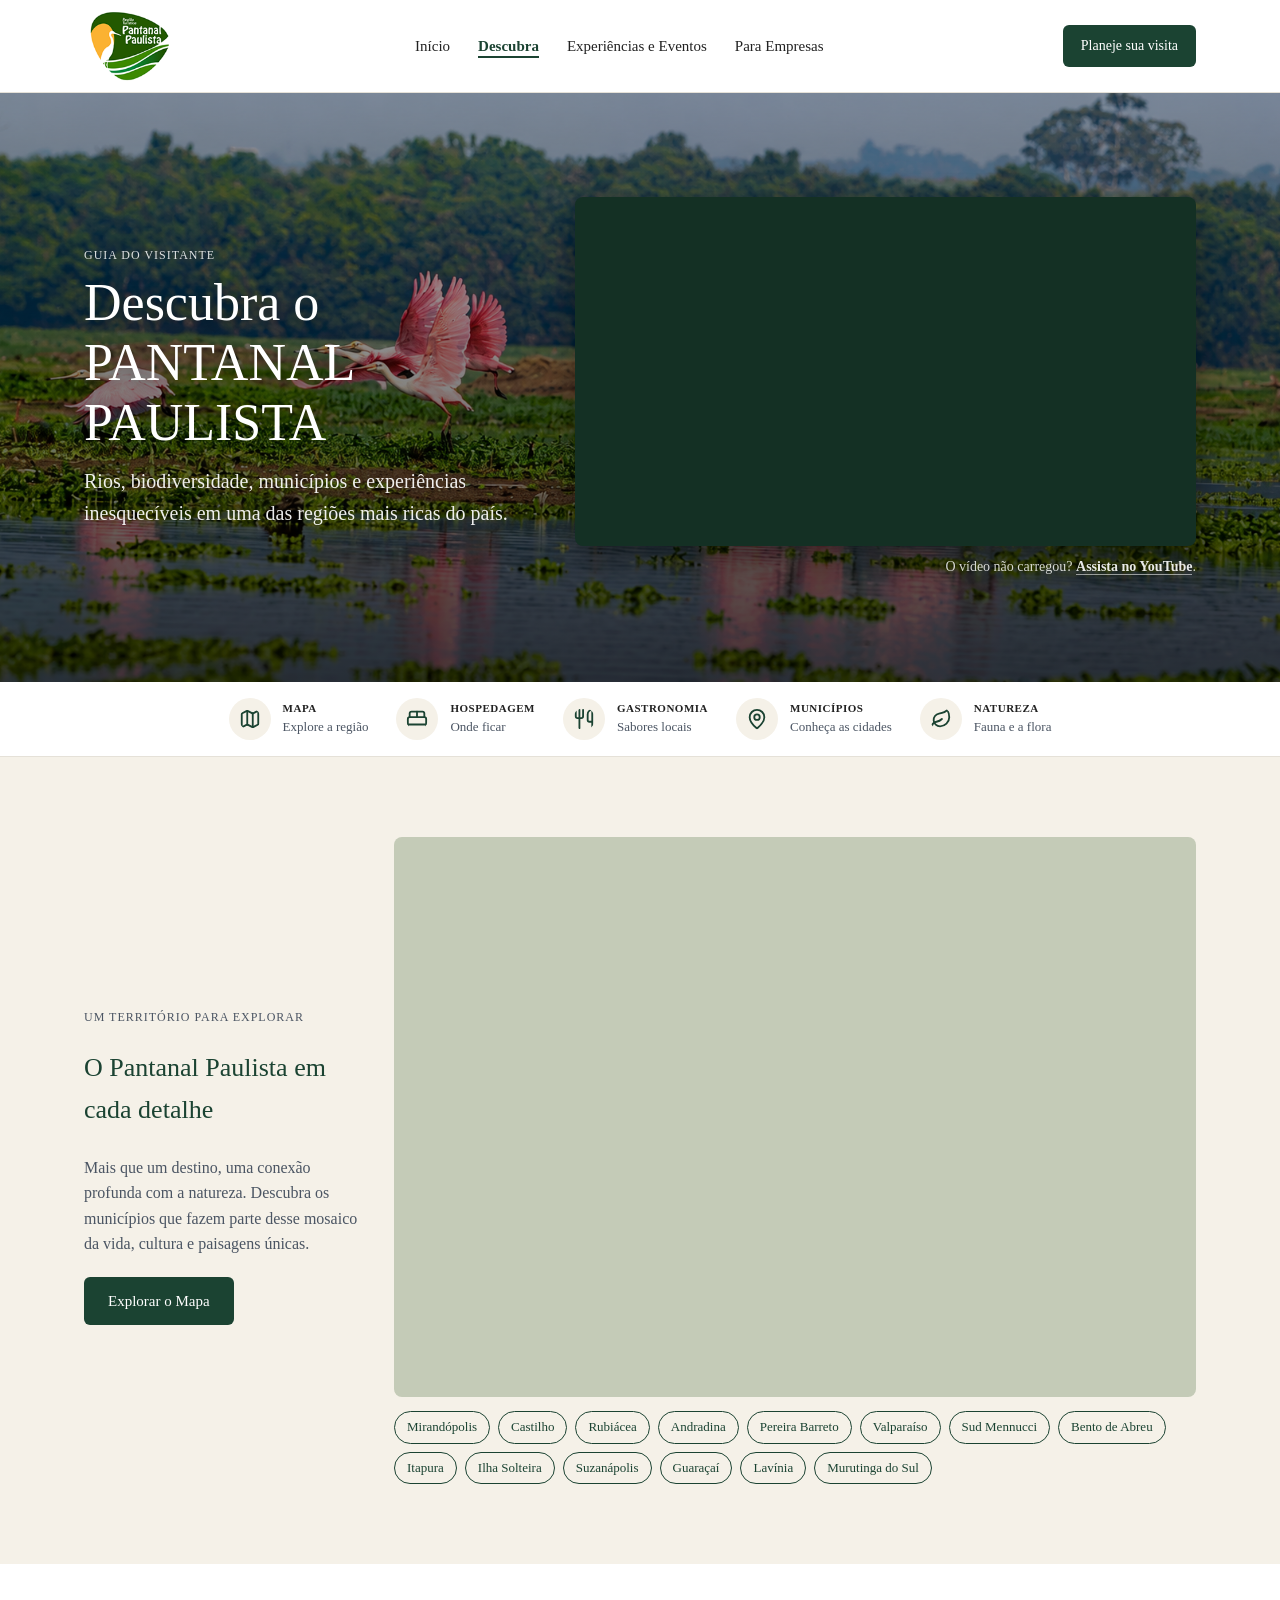
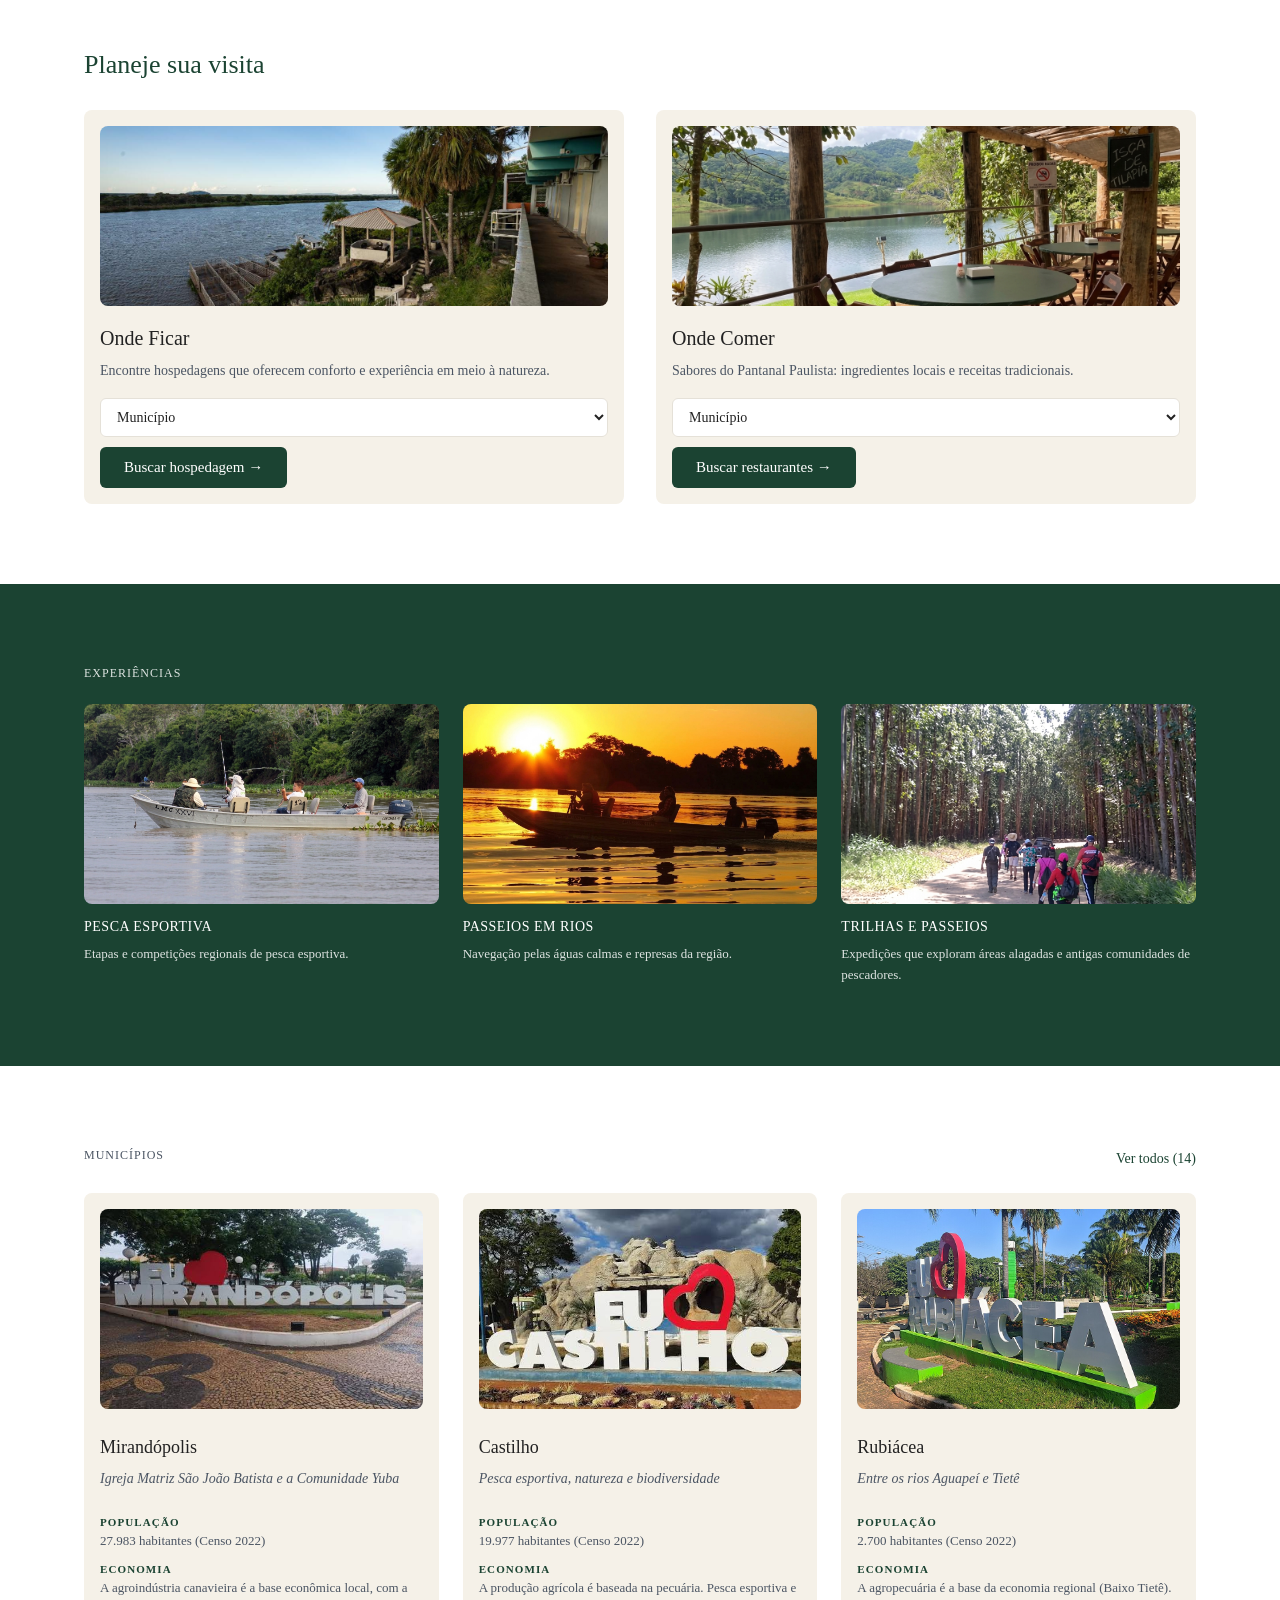
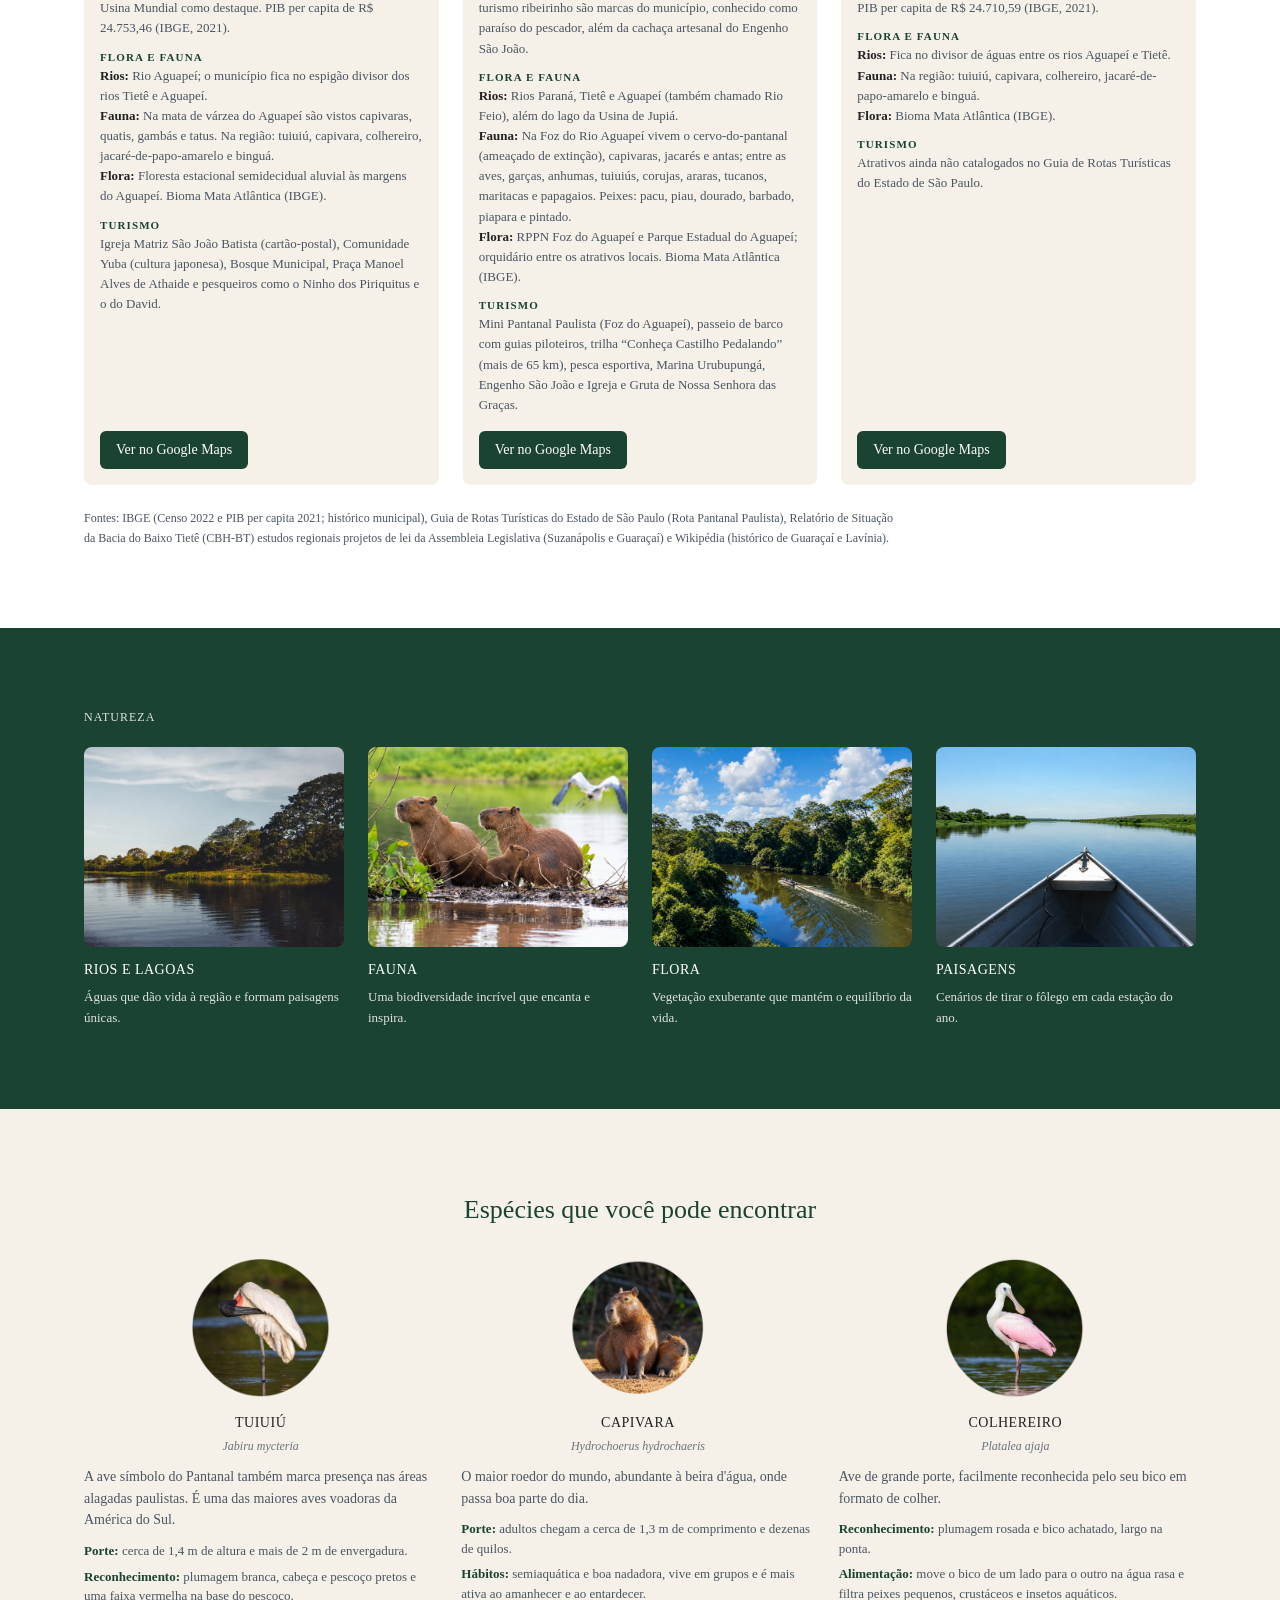
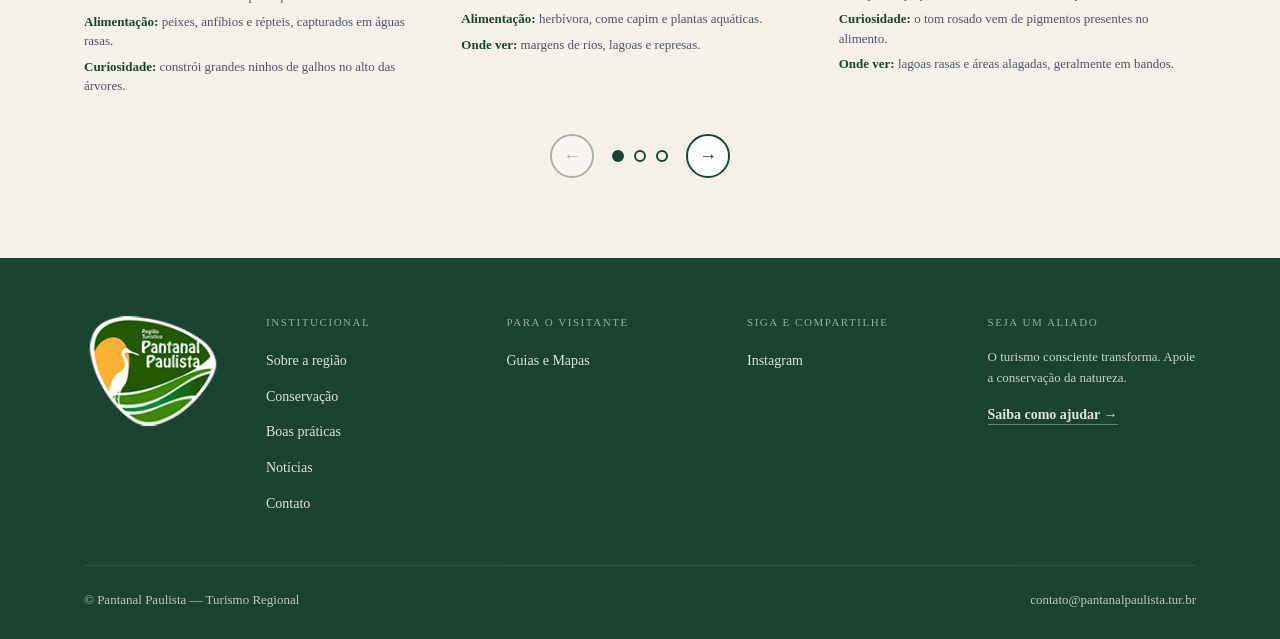
==== commit 3e66ec80: "Inclui Guaraçaí, Lavínia e Murutinga do Sul (14 municípios) - Cartões dos 3 municípios com dados do " ====
--- a/paginas/descubra.html
+++ b/paginas/descubra.html
@@ -80,9 +80,9 @@
           <a href="#municipios" class="btn btn-primario">Explorar o Mapa</a>
         </div>
         <div class="mapa-imagem">
-          <div id="mapa-google" class="placeholder-img placeholder-mapa" role="region" aria-label="Mapa do Google com as 11 cidades do Pantanal Paulista"></div>
+          <div id="mapa-google" class="placeholder-img placeholder-mapa" role="region" aria-label="Mapa do Google com as 14 cidades do Pantanal Paulista"></div>
           <noscript><img src="img/mapa.png" alt="Mapa ilustrado dos municípios do Pantanal Paulista"></noscript>
-          <ul class="mapa-lista" aria-label="Cidades destacadas no mapa"><li><a href="#municipio-mirandopolis">Mirandópolis</a></li><li><a href="#municipio-castilho">Castilho</a></li><li><a href="#municipio-rubiacea">Rubiácea</a></li><li><a href="#municipio-andradina">Andradina</a></li><li><a href="#municipio-pereira-barreto">Pereira Barreto</a></li><li><a href="#municipio-valparaiso">Valparaíso</a></li><li><a href="#municipio-sud-mennucci">Sud Mennucci</a></li><li><a href="#municipio-bento-de-abreu">Bento de Abreu</a></li><li><a href="#municipio-itapura">Itapura</a></li><li><a href="#municipio-ilha-solteira">Ilha Solteira</a></li><li><a href="#municipio-suzanapolis">Suzanápolis</a></li></ul>
+          <ul class="mapa-lista" aria-label="Cidades destacadas no mapa"><li><a href="#municipio-mirandopolis">Mirandópolis</a></li><li><a href="#municipio-castilho">Castilho</a></li><li><a href="#municipio-rubiacea">Rubiácea</a></li><li><a href="#municipio-andradina">Andradina</a></li><li><a href="#municipio-pereira-barreto">Pereira Barreto</a></li><li><a href="#municipio-valparaiso">Valparaíso</a></li><li><a href="#municipio-sud-mennucci">Sud Mennucci</a></li><li><a href="#municipio-bento-de-abreu">Bento de Abreu</a></li><li><a href="#municipio-itapura">Itapura</a></li><li><a href="#municipio-ilha-solteira">Ilha Solteira</a></li><li><a href="#municipio-suzanapolis">Suzanápolis</a></li><li><a href="#municipio-guaracai">Guaraçaí</a></li><li><a href="#municipio-lavinia">Lavínia</a></li><li><a href="#municipio-murutinga-do-sul">Murutinga do Sul</a></li></ul>
         </div>
       </div>
     </section>
@@ -102,7 +102,7 @@
               <label for="municipio-hospedagem" class="visualmente-oculto">Município</label>
               <select id="municipio-hospedagem" name="municipio" required>
                 <option value="">Município</option>
-                <option value="todo">Todo o circuito do Pantanal Paulista</option><option value="Mirandópolis">Mirandópolis</option><option value="Castilho">Castilho</option><option value="Rubiácea">Rubiácea</option><option value="Andradina">Andradina</option><option value="Pereira Barreto">Pereira Barreto</option><option value="Valparaíso">Valparaíso</option><option value="Sud Mennucci">Sud Mennucci</option><option value="Bento de Abreu">Bento de Abreu</option><option value="Itapura">Itapura</option><option value="Ilha Solteira">Ilha Solteira</option><option value="Suzanápolis">Suzanápolis</option>
+                <option value="todo">Todo o circuito do Pantanal Paulista</option><option value="Mirandópolis">Mirandópolis</option><option value="Castilho">Castilho</option><option value="Rubiácea">Rubiácea</option><option value="Andradina">Andradina</option><option value="Pereira Barreto">Pereira Barreto</option><option value="Valparaíso">Valparaíso</option><option value="Sud Mennucci">Sud Mennucci</option><option value="Bento de Abreu">Bento de Abreu</option><option value="Itapura">Itapura</option><option value="Ilha Solteira">Ilha Solteira</option><option value="Suzanápolis">Suzanápolis</option><option value="Guaraçaí">Guaraçaí</option><option value="Lavínia">Lavínia</option><option value="Murutinga do Sul">Murutinga do Sul</option>
               </select>
               <button type="submit" class="btn btn-primario">Buscar hospedagem →</button>
             </form>
@@ -118,7 +118,7 @@
               <label for="municipio-restaurante" class="visualmente-oculto">Município</label>
               <select id="municipio-restaurante" name="municipio" required>
                 <option value="">Município</option>
-                <option value="todo">Todo o circuito do Pantanal Paulista</option><option value="Mirandópolis">Mirandópolis</option><option value="Castilho">Castilho</option><option value="Rubiácea">Rubiácea</option><option value="Andradina">Andradina</option><option value="Pereira Barreto">Pereira Barreto</option><option value="Valparaíso">Valparaíso</option><option value="Sud Mennucci">Sud Mennucci</option><option value="Bento de Abreu">Bento de Abreu</option><option value="Itapura">Itapura</option><option value="Ilha Solteira">Ilha Solteira</option><option value="Suzanápolis">Suzanápolis</option>
+                <option value="todo">Todo o circuito do Pantanal Paulista</option><option value="Mirandópolis">Mirandópolis</option><option value="Castilho">Castilho</option><option value="Rubiácea">Rubiácea</option><option value="Andradina">Andradina</option><option value="Pereira Barreto">Pereira Barreto</option><option value="Valparaíso">Valparaíso</option><option value="Sud Mennucci">Sud Mennucci</option><option value="Bento de Abreu">Bento de Abreu</option><option value="Itapura">Itapura</option><option value="Ilha Solteira">Ilha Solteira</option><option value="Suzanápolis">Suzanápolis</option><option value="Guaraçaí">Guaraçaí</option><option value="Lavínia">Lavínia</option><option value="Murutinga do Sul">Murutinga do Sul</option>
               </select>
               <button type="submit" class="btn btn-primario">Buscar restaurantes →</button>
             </form>
@@ -302,8 +302,47 @@
             </dl>
             <a href="https://www.google.com/maps/search/?api=1&query=Suzanápolis%2C+SP" class="btn btn-primario btn-pequeno" target="_blank" rel="noopener">Ver no Google Maps</a>
           </article>
-        </div>
-        <p class="municipios-fonte">Fontes: IBGE (Censo 2022 e PIB per capita 2021; histórico municipal), Guia de Rotas Turísticas do Estado de São Paulo (Rota Pantanal Paulista), Relatório de Situação da Bacia do Baixo Tietê (CBH-BT) estudos regionais e projeto de lei da Assembleia Legislativa (Suzanápolis).</p>
+          <article class="cartao-municipio" id="municipio-guaracai">
+            <div class="placeholder-img municipio-foto municipio-foto-vazia" role="img" aria-label="Foto de Guaraçaí em breve"><span>Foto em breve</span></div>
+            <h3>Guaraçaí</h3>
+            <p class="municipio-chamada">A Capital do Abacaxi do estado de São Paulo</p>
+            <dl class="municipio-dados">
+              <dt>População</dt><dd>7.441 habitantes (Censo 2022)</dd>
+              <dt>Economia</dt><dd>PIB per capita de R$ 39.546,10 (IBGE, 2021). A fruticultura do abacaxi é a marca da economia local: o município é reconhecido como Capital do Abacaxi no estado e figura entre os maiores produtores.</dd>
+              <dt>Flora e Fauna</dt>
+              <dd><strong>Fauna:</strong> Na região: tuiuiú, capivara, colhereiro, jacaré-de-papo-amarelo e binguá.<br><strong>Flora:</strong> Bioma Mata Atlântica (IBGE).</dd>
+              <dt>Turismo</dt><dd>Integra a Região Turística Pantanal Paulista. Conhecida como Terra do Abacaxi, tem na produção da fruta sua principal identidade. Atrativos em levantamento junto à prefeitura.</dd>
+            </dl>
+            <a href="https://www.google.com/maps/search/?api=1&query=Guara%C3%A7a%C3%AD%2C+SP" class="btn btn-primario btn-pequeno" target="_blank" rel="noopener">Ver no Google Maps</a>
+          </article>
+          <article class="cartao-municipio" id="municipio-lavinia">
+            <div class="placeholder-img municipio-foto municipio-foto-vazia" role="img" aria-label="Foto de Lavínia em breve"><span>Foto em breve</span></div>
+            <h3>Lavínia</h3>
+            <p class="municipio-chamada">História ligada à ferrovia e ao campo</p>
+            <dl class="municipio-dados">
+              <dt>População</dt><dd>9.689 habitantes (Censo 2022)</dd>
+              <dt>Economia</dt><dd>PIB per capita de R$ 14.696,45 (IBGE, 2021). Depois do ciclo do café, a pecuária ganhou espaço; hoje predomina a cana-de-açúcar, que abastece usinas de municípios vizinhos.</dd>
+              <dt>Flora e Fauna</dt>
+              <dd><strong>Fauna:</strong> Na região: tuiuiú, capivara, colhereiro, jacaré-de-papo-amarelo e binguá.<br><strong>Flora:</strong> Bioma Mata Atlântica (IBGE).</dd>
+              <dt>Turismo</dt><dd>Integra a Região Turística Pantanal Paulista. A cidade surgiu em 1933, com o avanço da Estrada de Ferro Noroeste do Brasil, e foi elevada a município em 1944. Atrativos em levantamento junto à prefeitura.</dd>
+            </dl>
+            <a href="https://www.google.com/maps/search/?api=1&query=Lav%C3%ADnia%2C+SP" class="btn btn-primario btn-pequeno" target="_blank" rel="noopener">Ver no Google Maps</a>
+          </article>
+          <article class="cartao-municipio" id="municipio-murutinga-do-sul">
+            <div class="placeholder-img municipio-foto municipio-foto-vazia" role="img" aria-label="Foto de Murutinga do Sul em breve"><span>Foto em breve</span></div>
+            <h3>Murutinga do Sul</h3>
+            <p class="municipio-chamada">Pequeno município do noroeste paulista</p>
+            <dl class="municipio-dados">
+              <dt>População</dt><dd>3.737 habitantes (Censo 2022)</dd>
+              <dt>Economia</dt><dd>PIB per capita de R$ 19.453,50 (IBGE, 2021). Dados setoriais da economia não foram localizados nas fontes consultadas.</dd>
+              <dt>Flora e Fauna</dt>
+              <dd><strong>Fauna:</strong> Na região: tuiuiú, capivara, colhereiro, jacaré-de-papo-amarelo e binguá.<br><strong>Flora:</strong> Bioma Mata Atlântica (IBGE).</dd>
+              <dt>Turismo</dt><dd>Integra a Região Turística Pantanal Paulista. Território de cerca de 251 km². Atrativos em levantamento junto à prefeitura.</dd>
+            </dl>
+            <a href="https://www.google.com/maps/search/?api=1&query=Murutinga+do+Sul%2C+SP" class="btn btn-primario btn-pequeno" target="_blank" rel="noopener">Ver no Google Maps</a>
+          </article>
+        </div>
+        <p class="municipios-fonte">Fontes: IBGE (Censo 2022 e PIB per capita 2021; histórico municipal), Guia de Rotas Turísticas do Estado de São Paulo (Rota Pantanal Paulista), Relatório de Situação da Bacia do Baixo Tietê (CBH-BT) estudos regionais projetos de lei da Assembleia Legislativa (Suzanápolis e Guaraçaí) e Wikipédia (histórico de Guaraçaí e Lavínia).</p>
       </div>
     </section>
 
--- a/paginas/style_descubra.css
+++ b/paginas/style_descubra.css
@@ -1233,4 +1233,13 @@
 }
 @media (prefers-reduced-motion: reduce) {
   .subnav-icone { transition: none; }
+}
+/* Município sem foto ainda: caixa neutra com aviso (troque pelo <img> quando a foto chegar) */
+.municipio-foto-vazia {
+  display: flex;
+  align-items: center;
+  justify-content: center;
+  color: #1B4332;
+  font-size: 14px;
+  letter-spacing: 0.04em;
 }
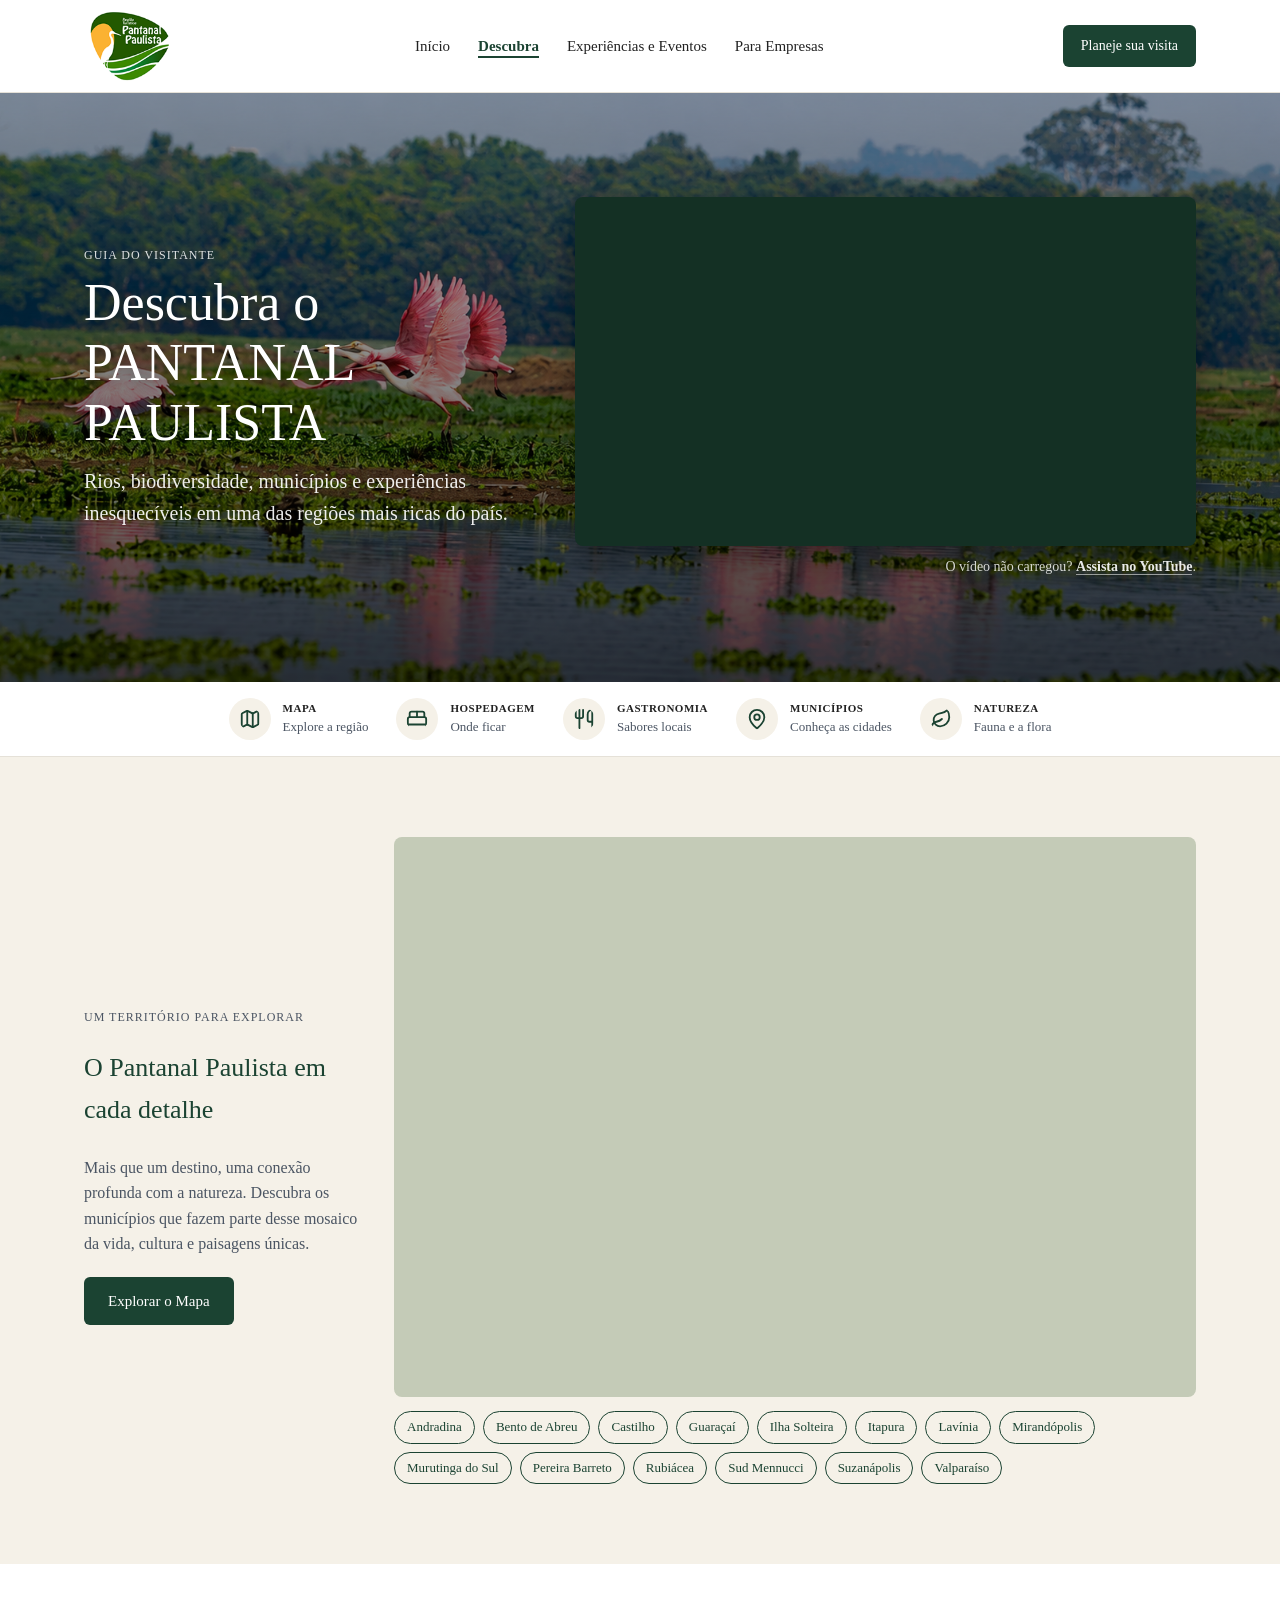
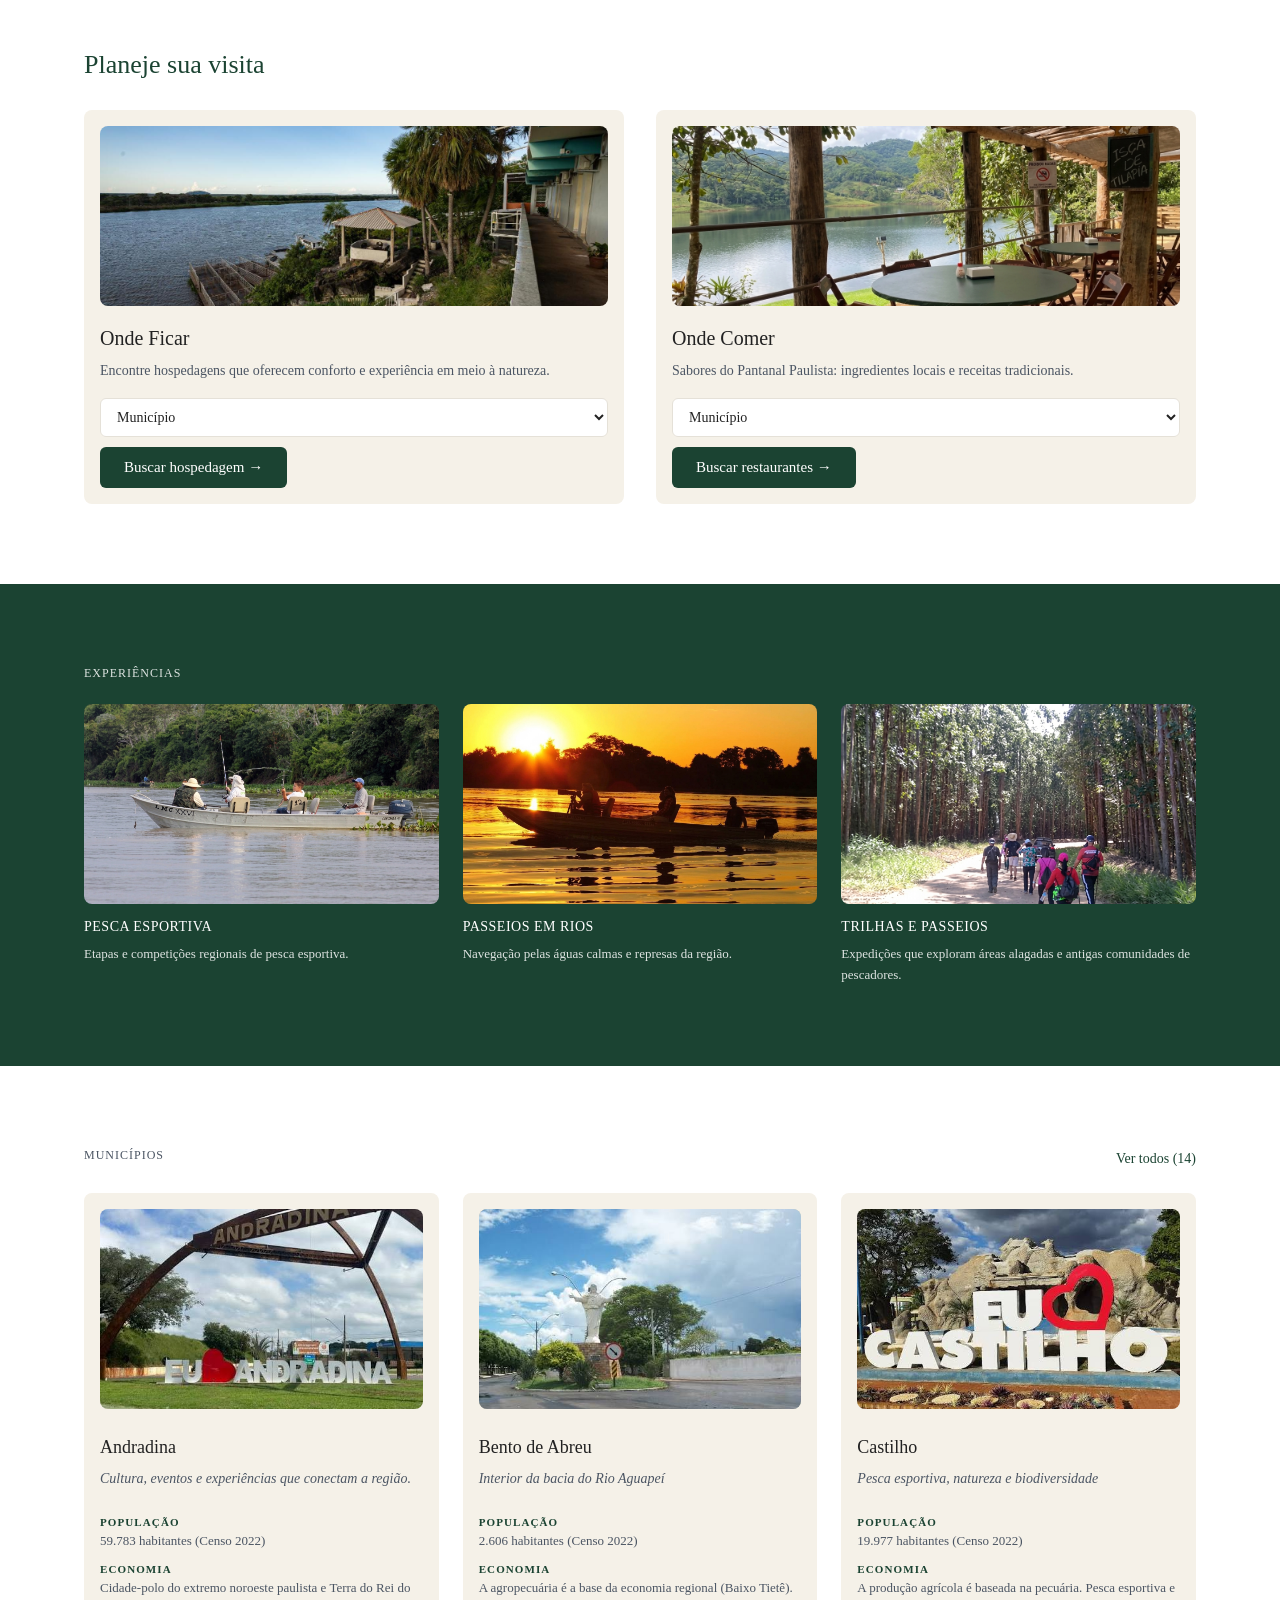
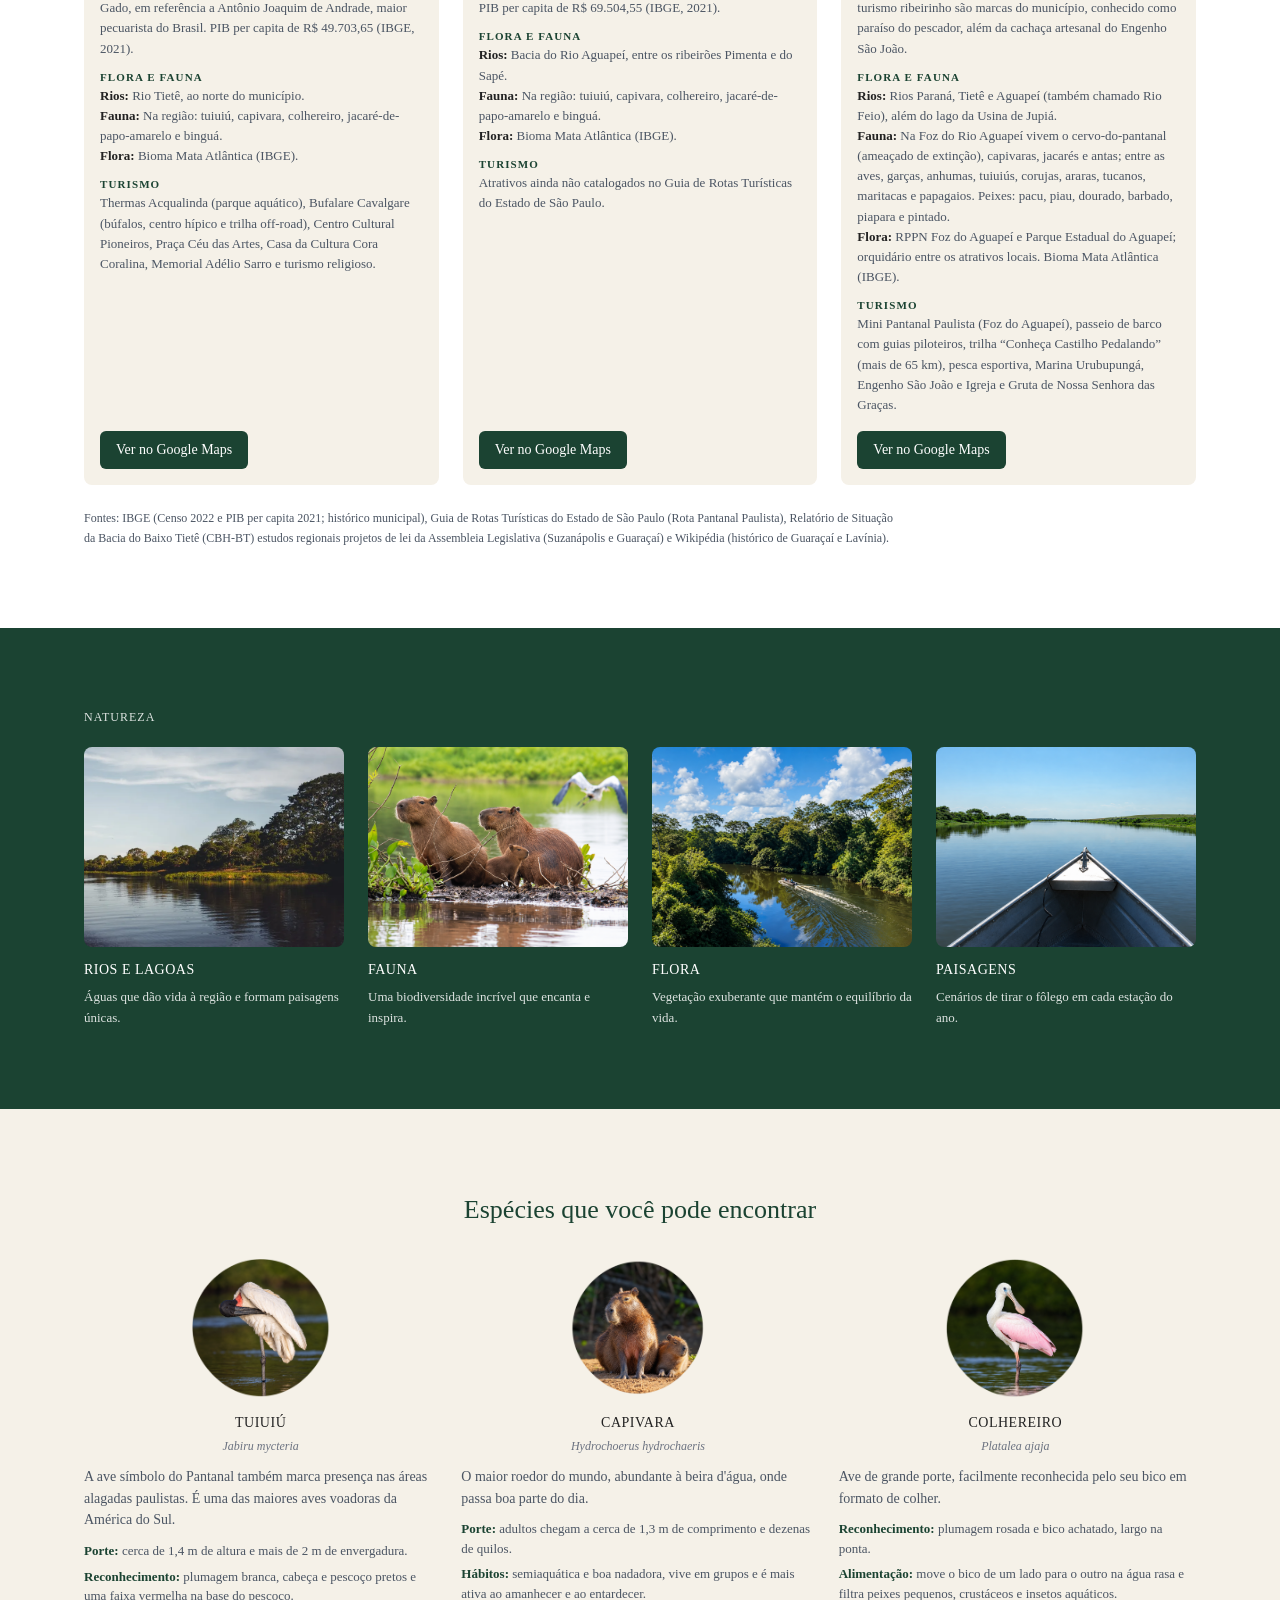
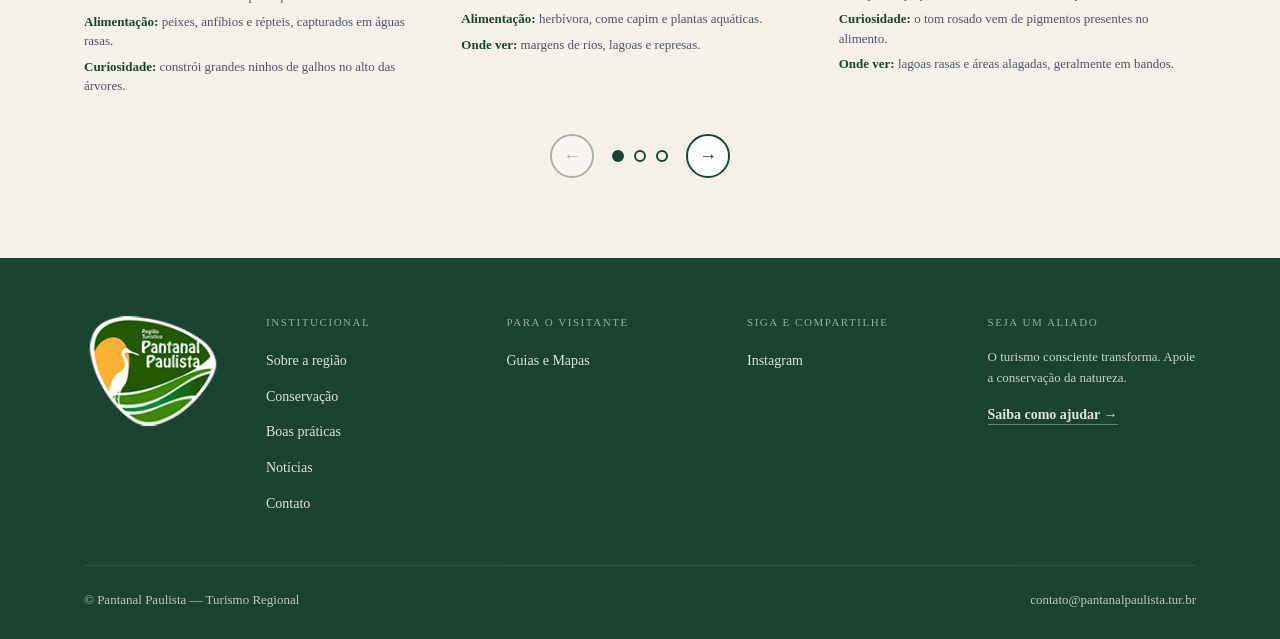
==== commit d6822d00: "Municípios em ordem alfabética (cartões, botões do mapa e listas de busca) Co-Authored-By: Claude So" ====
--- a/paginas/descubra.html
+++ b/paginas/descubra.html
@@ -82,7 +82,7 @@
         <div class="mapa-imagem">
           <div id="mapa-google" class="placeholder-img placeholder-mapa" role="region" aria-label="Mapa do Google com as 14 cidades do Pantanal Paulista"></div>
           <noscript><img src="img/mapa.png" alt="Mapa ilustrado dos municípios do Pantanal Paulista"></noscript>
-          <ul class="mapa-lista" aria-label="Cidades destacadas no mapa"><li><a href="#municipio-mirandopolis">Mirandópolis</a></li><li><a href="#municipio-castilho">Castilho</a></li><li><a href="#municipio-rubiacea">Rubiácea</a></li><li><a href="#municipio-andradina">Andradina</a></li><li><a href="#municipio-pereira-barreto">Pereira Barreto</a></li><li><a href="#municipio-valparaiso">Valparaíso</a></li><li><a href="#municipio-sud-mennucci">Sud Mennucci</a></li><li><a href="#municipio-bento-de-abreu">Bento de Abreu</a></li><li><a href="#municipio-itapura">Itapura</a></li><li><a href="#municipio-ilha-solteira">Ilha Solteira</a></li><li><a href="#municipio-suzanapolis">Suzanápolis</a></li><li><a href="#municipio-guaracai">Guaraçaí</a></li><li><a href="#municipio-lavinia">Lavínia</a></li><li><a href="#municipio-murutinga-do-sul">Murutinga do Sul</a></li></ul>
+          <ul class="mapa-lista" aria-label="Cidades destacadas no mapa"><li><a href="#municipio-andradina">Andradina</a></li><li><a href="#municipio-bento-de-abreu">Bento de Abreu</a></li><li><a href="#municipio-castilho">Castilho</a></li><li><a href="#municipio-guaracai">Guaraçaí</a></li><li><a href="#municipio-ilha-solteira">Ilha Solteira</a></li><li><a href="#municipio-itapura">Itapura</a></li><li><a href="#municipio-lavinia">Lavínia</a></li><li><a href="#municipio-mirandopolis">Mirandópolis</a></li><li><a href="#municipio-murutinga-do-sul">Murutinga do Sul</a></li><li><a href="#municipio-pereira-barreto">Pereira Barreto</a></li><li><a href="#municipio-rubiacea">Rubiácea</a></li><li><a href="#municipio-sud-mennucci">Sud Mennucci</a></li><li><a href="#municipio-suzanapolis">Suzanápolis</a></li><li><a href="#municipio-valparaiso">Valparaíso</a></li></ul>
         </div>
       </div>
     </section>
@@ -102,7 +102,7 @@
               <label for="municipio-hospedagem" class="visualmente-oculto">Município</label>
               <select id="municipio-hospedagem" name="municipio" required>
                 <option value="">Município</option>
-                <option value="todo">Todo o circuito do Pantanal Paulista</option><option value="Mirandópolis">Mirandópolis</option><option value="Castilho">Castilho</option><option value="Rubiácea">Rubiácea</option><option value="Andradina">Andradina</option><option value="Pereira Barreto">Pereira Barreto</option><option value="Valparaíso">Valparaíso</option><option value="Sud Mennucci">Sud Mennucci</option><option value="Bento de Abreu">Bento de Abreu</option><option value="Itapura">Itapura</option><option value="Ilha Solteira">Ilha Solteira</option><option value="Suzanápolis">Suzanápolis</option><option value="Guaraçaí">Guaraçaí</option><option value="Lavínia">Lavínia</option><option value="Murutinga do Sul">Murutinga do Sul</option>
+                <option value="todo">Todo o circuito do Pantanal Paulista</option><option value="Andradina">Andradina</option><option value="Bento de Abreu">Bento de Abreu</option><option value="Castilho">Castilho</option><option value="Guaraçaí">Guaraçaí</option><option value="Ilha Solteira">Ilha Solteira</option><option value="Itapura">Itapura</option><option value="Lavínia">Lavínia</option><option value="Mirandópolis">Mirandópolis</option><option value="Murutinga do Sul">Murutinga do Sul</option><option value="Pereira Barreto">Pereira Barreto</option><option value="Rubiácea">Rubiácea</option><option value="Sud Mennucci">Sud Mennucci</option><option value="Suzanápolis">Suzanápolis</option><option value="Valparaíso">Valparaíso</option>
               </select>
               <button type="submit" class="btn btn-primario">Buscar hospedagem →</button>
             </form>
@@ -118,7 +118,7 @@
               <label for="municipio-restaurante" class="visualmente-oculto">Município</label>
               <select id="municipio-restaurante" name="municipio" required>
                 <option value="">Município</option>
-                <option value="todo">Todo o circuito do Pantanal Paulista</option><option value="Mirandópolis">Mirandópolis</option><option value="Castilho">Castilho</option><option value="Rubiácea">Rubiácea</option><option value="Andradina">Andradina</option><option value="Pereira Barreto">Pereira Barreto</option><option value="Valparaíso">Valparaíso</option><option value="Sud Mennucci">Sud Mennucci</option><option value="Bento de Abreu">Bento de Abreu</option><option value="Itapura">Itapura</option><option value="Ilha Solteira">Ilha Solteira</option><option value="Suzanápolis">Suzanápolis</option><option value="Guaraçaí">Guaraçaí</option><option value="Lavínia">Lavínia</option><option value="Murutinga do Sul">Murutinga do Sul</option>
+                <option value="todo">Todo o circuito do Pantanal Paulista</option><option value="Andradina">Andradina</option><option value="Bento de Abreu">Bento de Abreu</option><option value="Castilho">Castilho</option><option value="Guaraçaí">Guaraçaí</option><option value="Ilha Solteira">Ilha Solteira</option><option value="Itapura">Itapura</option><option value="Lavínia">Lavínia</option><option value="Mirandópolis">Mirandópolis</option><option value="Murutinga do Sul">Murutinga do Sul</option><option value="Pereira Barreto">Pereira Barreto</option><option value="Rubiácea">Rubiácea</option><option value="Sud Mennucci">Sud Mennucci</option><option value="Suzanápolis">Suzanápolis</option><option value="Valparaíso">Valparaíso</option>
               </select>
               <button type="submit" class="btn btn-primario">Buscar restaurantes →</button>
             </form>
@@ -159,6 +159,97 @@
         </div>
 
         <div class="cartoes-flex cartoes-3" id="municipios-lista">
+          <article class="cartao-municipio" id="municipio-andradina">
+            <div class="placeholder-img municipio-foto"><img src="../Imagens%20Cidades/Andradina.jpg" alt="Letreiro &quot;Eu amo Andradina&quot; diante do pórtico de entrada da cidade" loading="lazy" decoding="async"></div>
+            <h3>Andradina</h3>
+            <p class="municipio-chamada">Cultura, eventos e experiências que conectam a região.</p>
+            <dl class="municipio-dados">
+              <dt>População</dt><dd>59.783 habitantes (Censo 2022)</dd>
+              <dt>Economia</dt><dd>Cidade-polo do extremo noroeste paulista e Terra do Rei do Gado, em referência a Antônio Joaquim de Andrade, maior pecuarista do Brasil. PIB per capita de R$ 49.703,65 (IBGE, 2021).</dd>
+              <dt>Flora e Fauna</dt>
+              <dd><strong>Rios:</strong> Rio Tietê, ao norte do município.<br><strong>Fauna:</strong> Na região: tuiuiú, capivara, colhereiro, jacaré-de-papo-amarelo e binguá.<br><strong>Flora:</strong> Bioma Mata Atlântica (IBGE).</dd>
+              <dt>Turismo</dt><dd>Thermas Acqualinda (parque aquático), Bufalare Cavalgare (búfalos, centro hípico e trilha off-road), Centro Cultural Pioneiros, Praça Céu das Artes, Casa da Cultura Cora Coralina, Memorial Adélio Sarro e turismo religioso.</dd>
+            </dl>
+            <a href="https://www.google.com/maps/search/?api=1&query=Andradina%2C+SP" class="btn btn-primario btn-pequeno" target="_blank" rel="noopener">Ver no Google Maps</a>
+          </article>
+          <article class="cartao-municipio" id="municipio-bento-de-abreu">
+            <div class="placeholder-img municipio-foto"><img src="../Imagens%20Cidades/Bento_de_Abreu.jpg" alt="Monumento do Cristo na entrada de Bento de Abreu" loading="lazy" decoding="async"></div>
+            <h3>Bento de Abreu</h3>
+            <p class="municipio-chamada">Interior da bacia do Rio Aguapeí</p>
+            <dl class="municipio-dados">
+              <dt>População</dt><dd>2.606 habitantes (Censo 2022)</dd>
+              <dt>Economia</dt><dd>A agropecuária é a base da economia regional (Baixo Tietê). PIB per capita de R$ 69.504,55 (IBGE, 2021).</dd>
+              <dt>Flora e Fauna</dt>
+              <dd><strong>Rios:</strong> Bacia do Rio Aguapeí, entre os ribeirões Pimenta e do Sapé.<br><strong>Fauna:</strong> Na região: tuiuiú, capivara, colhereiro, jacaré-de-papo-amarelo e binguá.<br><strong>Flora:</strong> Bioma Mata Atlântica (IBGE).</dd>
+              <dt>Turismo</dt><dd>Atrativos ainda não catalogados no Guia de Rotas Turísticas do Estado de São Paulo.</dd>
+            </dl>
+            <a href="https://www.google.com/maps/search/?api=1&query=Bento+de+Abreu%2C+SP" class="btn btn-primario btn-pequeno" target="_blank" rel="noopener">Ver no Google Maps</a>
+          </article>
+          <article class="cartao-municipio" id="municipio-castilho">
+            <div class="placeholder-img municipio-foto"><img src="../Imagens%20Cidades/Castilho.jpg" alt="Letreiro &quot;Eu amo Castilho&quot; com fonte ao fundo" loading="lazy" decoding="async"></div>
+            <h3>Castilho</h3>
+            <p class="municipio-chamada">Pesca esportiva, natureza e biodiversidade</p>
+            <dl class="municipio-dados">
+              <dt>População</dt><dd>19.977 habitantes (Censo 2022)</dd>
+              <dt>Economia</dt><dd>A produção agrícola é baseada na pecuária. Pesca esportiva e turismo ribeirinho são marcas do município, conhecido como paraíso do pescador, além da cachaça artesanal do Engenho São João.</dd>
+              <dt>Flora e Fauna</dt>
+              <dd><strong>Rios:</strong> Rios Paraná, Tietê e Aguapeí (também chamado Rio Feio), além do lago da Usina de Jupiá.<br><strong>Fauna:</strong> Na Foz do Rio Aguapeí vivem o cervo-do-pantanal (ameaçado de extinção), capivaras, jacarés e antas; entre as aves, garças, anhumas, tuiuiús, corujas, araras, tucanos, maritacas e papagaios. Peixes: pacu, piau, dourado, barbado, piapara e pintado.<br><strong>Flora:</strong> RPPN Foz do Aguapeí e Parque Estadual do Aguapeí; orquidário entre os atrativos locais. Bioma Mata Atlântica (IBGE).</dd>
+              <dt>Turismo</dt><dd>Mini Pantanal Paulista (Foz do Aguapeí), passeio de barco com guias piloteiros, trilha “Conheça Castilho Pedalando” (mais de 65 km), pesca esportiva, Marina Urubupungá, Engenho São João e Igreja e Gruta de Nossa Senhora das Graças.</dd>
+            </dl>
+            <a href="https://www.google.com/maps/search/?api=1&query=Castilho%2C+SP" class="btn btn-primario btn-pequeno" target="_blank" rel="noopener">Ver no Google Maps</a>
+          </article>
+          <article class="cartao-municipio" id="municipio-guaracai">
+            <div class="placeholder-img municipio-foto"><img src="../Imagens%20Cidades/Guaracai.jpg" alt="Letreiro &quot;Eu amo Guaraçaí&quot; iluminado à noite" loading="lazy" decoding="async"></div>
+            <h3>Guaraçaí</h3>
+            <p class="municipio-chamada">A Capital do Abacaxi do estado de São Paulo</p>
+            <dl class="municipio-dados">
+              <dt>População</dt><dd>7.441 habitantes (Censo 2022)</dd>
+              <dt>Economia</dt><dd>PIB per capita de R$ 39.546,10 (IBGE, 2021). A fruticultura do abacaxi é a marca da economia local: o município é reconhecido como Capital do Abacaxi no estado e figura entre os maiores produtores.</dd>
+              <dt>Flora e Fauna</dt>
+              <dd><strong>Fauna:</strong> Na região: tuiuiú, capivara, colhereiro, jacaré-de-papo-amarelo e binguá.<br><strong>Flora:</strong> Bioma Mata Atlântica (IBGE).</dd>
+              <dt>Turismo</dt><dd>Integra a Região Turística Pantanal Paulista. Conhecida como Terra do Abacaxi, tem na produção da fruta sua principal identidade. Atrativos em levantamento junto à prefeitura.</dd>
+            </dl>
+            <a href="https://www.google.com/maps/search/?api=1&query=Guara%C3%A7a%C3%AD%2C+SP" class="btn btn-primario btn-pequeno" target="_blank" rel="noopener">Ver no Google Maps</a>
+          </article>
+          <article class="cartao-municipio" id="municipio-ilha-solteira">
+            <div class="placeholder-img municipio-foto"><img src="../Imagens%20Cidades/Ilha_Solteira.jpg" alt="Letreiro colorido &quot;Eu amo Ilha Solteira&quot; em praça arborizada" loading="lazy" decoding="async"></div>
+            <h3>Ilha Solteira</h3>
+            <p class="municipio-chamada">Praias fluviais, marina e o pôr do sol no Rio Paraná</p>
+            <dl class="municipio-dados">
+              <dt>População</dt><dd>25.549 habitantes (Censo 2022)</dd>
+              <dt>Economia</dt><dd>A Usina Hidrelétrica de Ilha Solteira, no Rio Paraná, é a maior construída pela CESP e marca a história local. A cidade também atrai competidores de todo o Brasil para torneios de pesca esportiva. PIB per capita de R$ 26.261,81 (IBGE, 2021).</dd>
+              <dt>Flora e Fauna</dt>
+              <dd><strong>Rios:</strong> Rio Paraná, com a ilha fluvial que deu nome à cidade e o arquipélago das Cinco Ilhas.<br><strong>Fauna:</strong> As Ilhas do Rio Paraná, Área de Proteção Ambiental, abrigam espécies nativas da flora e da fauna regionais; a revoada de araras-canindé na Praça das Araras atrai visitantes, e os restaurantes servem peixes típicos da região. Na região: tuiuiú, capivara, colhereiro, jacaré-de-papo-amarelo e binguá.<br><strong>Flora:</strong> Flora nativa regional nas ilhas do Rio Paraná (Área de Proteção Ambiental). Biomas Cerrado e Mata Atlântica (IBGE).</dd>
+              <dt>Turismo</dt><dd>Praia Catarina (primeira praia fluvial do Brasil com acessibilidade para cadeirantes), Marina, Paredão (pôr do sol), Usina Hidrelétrica, Praça das Araras, Ilhas do Rio Paraná, Cidade da Criança e Monumento aos Barrageiros com a Fonte Luminosa.</dd>
+            </dl>
+            <a href="https://www.google.com/maps/search/?api=1&query=Ilha+Solteira%2C+SP" class="btn btn-primario btn-pequeno" target="_blank" rel="noopener">Ver no Google Maps</a>
+          </article>
+          <article class="cartao-municipio" id="municipio-itapura">
+            <div class="placeholder-img municipio-foto"><img src="../Imagens%20Cidades/Itapura.png" alt="Letreiro &quot;Eu amo Itapura&quot;" loading="lazy" decoding="async"></div>
+            <h3>Itapura</h3>
+            <p class="municipio-chamada">Foz do Tietê, mergulho e pesca esportiva</p>
+            <dl class="municipio-dados">
+              <dt>População</dt><dd>3.979 habitantes (Censo 2022)</dd>
+              <dt>Economia</dt><dd>A pesca esportiva e seus torneios movimentam a cidade. PIB per capita de R$ 20.950,66 (IBGE, 2021).</dd>
+              <dt>Flora e Fauna</dt>
+              <dd><strong>Rios:</strong> Rio Tietê (Itapura é a última cidade ribeirinha, a 5 km da foz) e Rio Paraná.<br><strong>Fauna:</strong> Peixes: tucunaré azul e amarelo, traíra, pacu, tilápia, corvina e piau. Na região: tuiuiú, capivara, colhereiro, jacaré-de-papo-amarelo e binguá.<br><strong>Flora:</strong> Bioma Mata Atlântica (IBGE).</dd>
+              <dt>Turismo</dt><dd>Encontro das águas dos rios Tietê e Paraná, Prainha Municipal Yoshiaki Ano, áreas de mergulho (usina submersa, Vapor Tamandathay e ruínas da cidade antiga), Cachoeira do Córrego da Onça, Festa do Peão e torneio Tucuna Free.</dd>
+            </dl>
+            <a href="https://www.google.com/maps/search/?api=1&query=Itapura%2C+SP" class="btn btn-primario btn-pequeno" target="_blank" rel="noopener">Ver no Google Maps</a>
+          </article>
+          <article class="cartao-municipio" id="municipio-lavinia">
+            <div class="placeholder-img municipio-foto"><img src="../Imagens%20Cidades/Lavinia.jpg" alt="Letreiro &quot;Eu amo Lavínia&quot; em canteiro de flores" loading="lazy" decoding="async"></div>
+            <h3>Lavínia</h3>
+            <p class="municipio-chamada">História ligada à ferrovia e ao campo</p>
+            <dl class="municipio-dados">
+              <dt>População</dt><dd>9.689 habitantes (Censo 2022)</dd>
+              <dt>Economia</dt><dd>PIB per capita de R$ 14.696,45 (IBGE, 2021). Depois do ciclo do café, a pecuária ganhou espaço; hoje predomina a cana-de-açúcar, que abastece usinas de municípios vizinhos.</dd>
+              <dt>Flora e Fauna</dt>
+              <dd><strong>Fauna:</strong> Na região: tuiuiú, capivara, colhereiro, jacaré-de-papo-amarelo e binguá.<br><strong>Flora:</strong> Bioma Mata Atlântica (IBGE).</dd>
+              <dt>Turismo</dt><dd>Integra a Região Turística Pantanal Paulista. A cidade surgiu em 1933, com o avanço da Estrada de Ferro Noroeste do Brasil, e foi elevada a município em 1944. Atrativos em levantamento junto à prefeitura.</dd>
+            </dl>
+            <a href="https://www.google.com/maps/search/?api=1&query=Lav%C3%ADnia%2C+SP" class="btn btn-primario btn-pequeno" target="_blank" rel="noopener">Ver no Google Maps</a>
+          </article>
           <article class="cartao-municipio" id="municipio-mirandopolis">
             <div class="placeholder-img municipio-foto"><img src="../Imagens%20Cidades/Mirandopolis.jpg" alt="Letreiro &quot;Eu amo Mirandópolis&quot;" loading="lazy" decoding="async"></div>
             <h3>Mirandópolis</h3>
@@ -172,18 +263,31 @@
             </dl>
             <a href="https://www.google.com/maps/search/?api=1&query=Mirandópolis%2C+SP" class="btn btn-primario btn-pequeno" target="_blank" rel="noopener">Ver no Google Maps</a>
           </article>
-          <article class="cartao-municipio" id="municipio-castilho">
-            <div class="placeholder-img municipio-foto"><img src="../Imagens%20Cidades/Castilho.jpg" alt="Letreiro &quot;Eu amo Castilho&quot; com fonte ao fundo" loading="lazy" decoding="async"></div>
-            <h3>Castilho</h3>
-            <p class="municipio-chamada">Pesca esportiva, natureza e biodiversidade</p>
-            <dl class="municipio-dados">
-              <dt>População</dt><dd>19.977 habitantes (Censo 2022)</dd>
-              <dt>Economia</dt><dd>A produção agrícola é baseada na pecuária. Pesca esportiva e turismo ribeirinho são marcas do município, conhecido como paraíso do pescador, além da cachaça artesanal do Engenho São João.</dd>
-              <dt>Flora e Fauna</dt>
-              <dd><strong>Rios:</strong> Rios Paraná, Tietê e Aguapeí (também chamado Rio Feio), além do lago da Usina de Jupiá.<br><strong>Fauna:</strong> Na Foz do Rio Aguapeí vivem o cervo-do-pantanal (ameaçado de extinção), capivaras, jacarés e antas; entre as aves, garças, anhumas, tuiuiús, corujas, araras, tucanos, maritacas e papagaios. Peixes: pacu, piau, dourado, barbado, piapara e pintado.<br><strong>Flora:</strong> RPPN Foz do Aguapeí e Parque Estadual do Aguapeí; orquidário entre os atrativos locais. Bioma Mata Atlântica (IBGE).</dd>
-              <dt>Turismo</dt><dd>Mini Pantanal Paulista (Foz do Aguapeí), passeio de barco com guias piloteiros, trilha “Conheça Castilho Pedalando” (mais de 65 km), pesca esportiva, Marina Urubupungá, Engenho São João e Igreja e Gruta de Nossa Senhora das Graças.</dd>
-            </dl>
-            <a href="https://www.google.com/maps/search/?api=1&query=Castilho%2C+SP" class="btn btn-primario btn-pequeno" target="_blank" rel="noopener">Ver no Google Maps</a>
+          <article class="cartao-municipio" id="municipio-murutinga-do-sul">
+            <div class="placeholder-img municipio-foto"><img src="../Imagens%20Cidades/Murutinga_do_Sul.webp" alt="Letreiro &quot;Eu amo Murutinga&quot; em praça arborizada" loading="lazy" decoding="async"></div>
+            <h3>Murutinga do Sul</h3>
+            <p class="municipio-chamada">Pequeno município do noroeste paulista</p>
+            <dl class="municipio-dados">
+              <dt>População</dt><dd>3.737 habitantes (Censo 2022)</dd>
+              <dt>Economia</dt><dd>PIB per capita de R$ 19.453,50 (IBGE, 2021). Dados setoriais da economia não foram localizados nas fontes consultadas.</dd>
+              <dt>Flora e Fauna</dt>
+              <dd><strong>Fauna:</strong> Na região: tuiuiú, capivara, colhereiro, jacaré-de-papo-amarelo e binguá.<br><strong>Flora:</strong> Bioma Mata Atlântica (IBGE).</dd>
+              <dt>Turismo</dt><dd>Integra a Região Turística Pantanal Paulista. Território de cerca de 251 km². Atrativos em levantamento junto à prefeitura.</dd>
+            </dl>
+            <a href="https://www.google.com/maps/search/?api=1&query=Murutinga+do+Sul%2C+SP" class="btn btn-primario btn-pequeno" target="_blank" rel="noopener">Ver no Google Maps</a>
+          </article>
+          <article class="cartao-municipio" id="municipio-pereira-barreto">
+            <div class="placeholder-img municipio-foto"><img src="../Imagens%20Cidades/Pereira_Barreto.jpg" alt="Letreiro &quot;Eu amo Pereira Barreto&quot;" loading="lazy" decoding="async"></div>
+            <h3>Pereira Barreto</h3>
+            <p class="municipio-chamada">Praia fluvial no Tietê e o Canal de Pereira Barreto</p>
+            <dl class="municipio-dados">
+              <dt>População</dt><dd>24.095 habitantes (Censo 2022)</dd>
+              <dt>Economia</dt><dd>A agropecuária é a base da economia regional (Baixo Tietê). O turismo de praia fluvial, passeios de barco e pesca esportiva movimenta o município, marcado pela colonização japonesa.</dd>
+              <dt>Flora e Fauna</dt>
+              <dd><strong>Rios:</strong> Rio Tietê e Rio São José dos Dourados; o Canal de Pereira Barreto liga os reservatórios de Três Irmãos e Ilha Solteira.<br><strong>Fauna:</strong> Diversas espécies de peixes do Tietê são servidas na Praia Pôr do Sol. Na região: tuiuiú, capivara, colhereiro, jacaré-de-papo-amarelo e binguá.<br><strong>Flora:</strong> Bioma Mata Atlântica (IBGE).</dd>
+              <dt>Turismo</dt><dd>Praia Pôr do Sol, Canal de Pereira Barreto (segundo maior canal artificial de água doce do mundo), Museu Histórico da Colonização, Praça da Bandeira com o monumento GO-JU-NO-TO e o Relógio 4 Faces.</dd>
+            </dl>
+            <a href="https://www.google.com/maps/search/?api=1&query=Pereira+Barreto%2C+SP" class="btn btn-primario btn-pequeno" target="_blank" rel="noopener">Ver no Google Maps</a>
           </article>
           <article class="cartao-municipio" id="municipio-rubiacea">
             <div class="placeholder-img municipio-foto"><img src="../Imagens%20Cidades/Rubiacea.jpg" alt="Letreiro &quot;Eu amo Rubiácea&quot; em praça com palmeiras" loading="lazy" decoding="async"></div>
@@ -198,31 +302,31 @@
             </dl>
             <a href="https://www.google.com/maps/search/?api=1&query=Rubiácea%2C+SP" class="btn btn-primario btn-pequeno" target="_blank" rel="noopener">Ver no Google Maps</a>
           </article>
-          <article class="cartao-municipio" id="municipio-andradina">
-            <div class="placeholder-img municipio-foto"><img src="../Imagens%20Cidades/Andradina.jpg" alt="Letreiro &quot;Eu amo Andradina&quot; diante do pórtico de entrada da cidade" loading="lazy" decoding="async"></div>
-            <h3>Andradina</h3>
-            <p class="municipio-chamada">Cultura, eventos e experiências que conectam a região.</p>
-            <dl class="municipio-dados">
-              <dt>População</dt><dd>59.783 habitantes (Censo 2022)</dd>
-              <dt>Economia</dt><dd>Cidade-polo do extremo noroeste paulista e Terra do Rei do Gado, em referência a Antônio Joaquim de Andrade, maior pecuarista do Brasil. PIB per capita de R$ 49.703,65 (IBGE, 2021).</dd>
-              <dt>Flora e Fauna</dt>
-              <dd><strong>Rios:</strong> Rio Tietê, ao norte do município.<br><strong>Fauna:</strong> Na região: tuiuiú, capivara, colhereiro, jacaré-de-papo-amarelo e binguá.<br><strong>Flora:</strong> Bioma Mata Atlântica (IBGE).</dd>
-              <dt>Turismo</dt><dd>Thermas Acqualinda (parque aquático), Bufalare Cavalgare (búfalos, centro hípico e trilha off-road), Centro Cultural Pioneiros, Praça Céu das Artes, Casa da Cultura Cora Coralina, Memorial Adélio Sarro e turismo religioso.</dd>
-            </dl>
-            <a href="https://www.google.com/maps/search/?api=1&query=Andradina%2C+SP" class="btn btn-primario btn-pequeno" target="_blank" rel="noopener">Ver no Google Maps</a>
-          </article>
-          <article class="cartao-municipio" id="municipio-pereira-barreto">
-            <div class="placeholder-img municipio-foto"><img src="../Imagens%20Cidades/Pereira_Barreto.jpg" alt="Letreiro &quot;Eu amo Pereira Barreto&quot;" loading="lazy" decoding="async"></div>
-            <h3>Pereira Barreto</h3>
-            <p class="municipio-chamada">Praia fluvial no Tietê e o Canal de Pereira Barreto</p>
-            <dl class="municipio-dados">
-              <dt>População</dt><dd>24.095 habitantes (Censo 2022)</dd>
-              <dt>Economia</dt><dd>A agropecuária é a base da economia regional (Baixo Tietê). O turismo de praia fluvial, passeios de barco e pesca esportiva movimenta o município, marcado pela colonização japonesa.</dd>
-              <dt>Flora e Fauna</dt>
-              <dd><strong>Rios:</strong> Rio Tietê e Rio São José dos Dourados; o Canal de Pereira Barreto liga os reservatórios de Três Irmãos e Ilha Solteira.<br><strong>Fauna:</strong> Diversas espécies de peixes do Tietê são servidas na Praia Pôr do Sol. Na região: tuiuiú, capivara, colhereiro, jacaré-de-papo-amarelo e binguá.<br><strong>Flora:</strong> Bioma Mata Atlântica (IBGE).</dd>
-              <dt>Turismo</dt><dd>Praia Pôr do Sol, Canal de Pereira Barreto (segundo maior canal artificial de água doce do mundo), Museu Histórico da Colonização, Praça da Bandeira com o monumento GO-JU-NO-TO e o Relógio 4 Faces.</dd>
-            </dl>
-            <a href="https://www.google.com/maps/search/?api=1&query=Pereira+Barreto%2C+SP" class="btn btn-primario btn-pequeno" target="_blank" rel="noopener">Ver no Google Maps</a>
+          <article class="cartao-municipio" id="municipio-sud-mennucci">
+            <div class="placeholder-img municipio-foto"><img src="../Imagens%20Cidades/Sud_Mennucci.jpg" alt="Letreiro &quot;Eu amo Sud Mennucci&quot; iluminado à noite" loading="lazy" decoding="async"></div>
+            <h3>Sud Mennucci</h3>
+            <p class="municipio-chamada">Pesca esportiva e lazer entre os rios Tietê e São José dos Dourados.</p>
+            <dl class="municipio-dados">
+              <dt>População</dt><dd>7.355 habitantes (Censo 2022)</dd>
+              <dt>Economia</dt><dd>A agropecuária é a base da economia regional (Baixo Tietê). PIB per capita de R$ 29.307,88 (IBGE, 2021).</dd>
+              <dt>Flora e Fauna</dt>
+              <dd><strong>Rios:</strong> Fica entre os rios Tietê e São José dos Dourados.<br><strong>Fauna:</strong> Na região: tuiuiú, capivara, colhereiro, jacaré-de-papo-amarelo e binguá.<br><strong>Flora:</strong> Bioma Mata Atlântica (IBGE).</dd>
+              <dt>Turismo</dt><dd>Integra as cidades da Rota Pantanal Paulista; atrativos ainda não detalhados no Guia de Rotas Turísticas do Estado de São Paulo.</dd>
+            </dl>
+            <a href="https://www.google.com/maps/search/?api=1&query=Sud+Mennucci%2C+SP" class="btn btn-primario btn-pequeno" target="_blank" rel="noopener">Ver no Google Maps</a>
+          </article>
+          <article class="cartao-municipio" id="municipio-suzanapolis">
+            <div class="placeholder-img municipio-foto"><img src="../Imagens%20Cidades/Suzanapolis.png" alt="Letreiro &quot;Bem-vindo à Suzanápolis&quot;" loading="lazy" decoding="async"></div>
+            <h3>Suzanápolis</h3>
+            <p class="municipio-chamada">Rio São José dos Dourados e a Mata da Suzana</p>
+            <dl class="municipio-dados">
+              <dt>População</dt><dd>3.408 habitantes (Censo 2022)</dd>
+              <dt>Economia</dt><dd>PIB per capita de R$ 84.169,56 (IBGE, 2021). Dados setoriais da economia não foram localizados nas fontes consultadas.</dd>
+              <dt>Flora e Fauna</dt>
+              <dd><strong>Rios:</strong> Rio São José dos Dourados (cerca de 75,67 km dentro do município) e 14 córregos.<br><strong>Fauna:</strong> No Rio São José dos Dourados há tucunaré, corvina, porquinho, tilápia e pacu, e as corredeiras favorecem a piracema do dourado. Na região: tuiuiú, capivara, colhereiro, jacaré-de-papo-amarelo e binguá.<br><strong>Flora:</strong> Mata da Suzana, reserva florestal rica em fauna e flora, com 1.918 hectares (cerca de 5,8% do território). Bioma Mata Atlântica (IBGE).</dd>
+              <dt>Turismo</dt><dd>Banhos, pesca e passeios de barco no Rio São José dos Dourados e nos córregos; Mata da Suzana e antiga fazenda, com plano de restauração e visitação (projeto de lei da Alesp, 2018). Integra a Rota Pantanal Paulista.</dd>
+            </dl>
+            <a href="https://www.google.com/maps/search/?api=1&query=Suzanápolis%2C+SP" class="btn btn-primario btn-pequeno" target="_blank" rel="noopener">Ver no Google Maps</a>
           </article>
           <article class="cartao-municipio" id="municipio-valparaiso">
             <div class="placeholder-img municipio-foto"><img src="../Imagens%20Cidades/Valparaiso.jpg" alt="Letreiro &quot;Eu amo Valparaíso&quot; com a estátua do Cristo ao fundo" loading="lazy" decoding="async"></div>
@@ -236,110 +340,6 @@
               <dt>Turismo</dt><dd>Praça Oscar de Arruda (Feira da Lua às quartas-feiras, com homenagens às colônias japonesa e italiana), Estação Ferroviária, Pista de Caminhada e trilhas para motos.</dd>
             </dl>
             <a href="https://www.google.com/maps/search/?api=1&query=Valparaíso%2C+SP" class="btn btn-primario btn-pequeno" target="_blank" rel="noopener">Ver no Google Maps</a>
-          </article>
-          <article class="cartao-municipio" id="municipio-sud-mennucci">
-            <div class="placeholder-img municipio-foto"><img src="../Imagens%20Cidades/Sud_Mennucci.jpg" alt="Letreiro &quot;Eu amo Sud Mennucci&quot; iluminado à noite" loading="lazy" decoding="async"></div>
-            <h3>Sud Mennucci</h3>
-            <p class="municipio-chamada">Pesca esportiva e lazer entre os rios Tietê e São José dos Dourados.</p>
-            <dl class="municipio-dados">
-              <dt>População</dt><dd>7.355 habitantes (Censo 2022)</dd>
-              <dt>Economia</dt><dd>A agropecuária é a base da economia regional (Baixo Tietê). PIB per capita de R$ 29.307,88 (IBGE, 2021).</dd>
-              <dt>Flora e Fauna</dt>
-              <dd><strong>Rios:</strong> Fica entre os rios Tietê e São José dos Dourados.<br><strong>Fauna:</strong> Na região: tuiuiú, capivara, colhereiro, jacaré-de-papo-amarelo e binguá.<br><strong>Flora:</strong> Bioma Mata Atlântica (IBGE).</dd>
-              <dt>Turismo</dt><dd>Integra as cidades da Rota Pantanal Paulista; atrativos ainda não detalhados no Guia de Rotas Turísticas do Estado de São Paulo.</dd>
-            </dl>
-            <a href="https://www.google.com/maps/search/?api=1&query=Sud+Mennucci%2C+SP" class="btn btn-primario btn-pequeno" target="_blank" rel="noopener">Ver no Google Maps</a>
-          </article>
-          <article class="cartao-municipio" id="municipio-bento-de-abreu">
-            <div class="placeholder-img municipio-foto"><img src="../Imagens%20Cidades/Bento_de_Abreu.jpg" alt="Monumento do Cristo na entrada de Bento de Abreu" loading="lazy" decoding="async"></div>
-            <h3>Bento de Abreu</h3>
-            <p class="municipio-chamada">Interior da bacia do Rio Aguapeí</p>
-            <dl class="municipio-dados">
-              <dt>População</dt><dd>2.606 habitantes (Censo 2022)</dd>
-              <dt>Economia</dt><dd>A agropecuária é a base da economia regional (Baixo Tietê). PIB per capita de R$ 69.504,55 (IBGE, 2021).</dd>
-              <dt>Flora e Fauna</dt>
-              <dd><strong>Rios:</strong> Bacia do Rio Aguapeí, entre os ribeirões Pimenta e do Sapé.<br><strong>Fauna:</strong> Na região: tuiuiú, capivara, colhereiro, jacaré-de-papo-amarelo e binguá.<br><strong>Flora:</strong> Bioma Mata Atlântica (IBGE).</dd>
-              <dt>Turismo</dt><dd>Atrativos ainda não catalogados no Guia de Rotas Turísticas do Estado de São Paulo.</dd>
-            </dl>
-            <a href="https://www.google.com/maps/search/?api=1&query=Bento+de+Abreu%2C+SP" class="btn btn-primario btn-pequeno" target="_blank" rel="noopener">Ver no Google Maps</a>
-          </article>
-          <article class="cartao-municipio" id="municipio-itapura">
-            <div class="placeholder-img municipio-foto"><img src="../Imagens%20Cidades/Itapura.png" alt="Letreiro &quot;Eu amo Itapura&quot;" loading="lazy" decoding="async"></div>
-            <h3>Itapura</h3>
-            <p class="municipio-chamada">Foz do Tietê, mergulho e pesca esportiva</p>
-            <dl class="municipio-dados">
-              <dt>População</dt><dd>3.979 habitantes (Censo 2022)</dd>
-              <dt>Economia</dt><dd>A pesca esportiva e seus torneios movimentam a cidade. PIB per capita de R$ 20.950,66 (IBGE, 2021).</dd>
-              <dt>Flora e Fauna</dt>
-              <dd><strong>Rios:</strong> Rio Tietê (Itapura é a última cidade ribeirinha, a 5 km da foz) e Rio Paraná.<br><strong>Fauna:</strong> Peixes: tucunaré azul e amarelo, traíra, pacu, tilápia, corvina e piau. Na região: tuiuiú, capivara, colhereiro, jacaré-de-papo-amarelo e binguá.<br><strong>Flora:</strong> Bioma Mata Atlântica (IBGE).</dd>
-              <dt>Turismo</dt><dd>Encontro das águas dos rios Tietê e Paraná, Prainha Municipal Yoshiaki Ano, áreas de mergulho (usina submersa, Vapor Tamandathay e ruínas da cidade antiga), Cachoeira do Córrego da Onça, Festa do Peão e torneio Tucuna Free.</dd>
-            </dl>
-            <a href="https://www.google.com/maps/search/?api=1&query=Itapura%2C+SP" class="btn btn-primario btn-pequeno" target="_blank" rel="noopener">Ver no Google Maps</a>
-          </article>
-          <article class="cartao-municipio" id="municipio-ilha-solteira">
-            <div class="placeholder-img municipio-foto"><img src="../Imagens%20Cidades/Ilha_Solteira.jpg" alt="Letreiro colorido &quot;Eu amo Ilha Solteira&quot; em praça arborizada" loading="lazy" decoding="async"></div>
-            <h3>Ilha Solteira</h3>
-            <p class="municipio-chamada">Praias fluviais, marina e o pôr do sol no Rio Paraná</p>
-            <dl class="municipio-dados">
-              <dt>População</dt><dd>25.549 habitantes (Censo 2022)</dd>
-              <dt>Economia</dt><dd>A Usina Hidrelétrica de Ilha Solteira, no Rio Paraná, é a maior construída pela CESP e marca a história local. A cidade também atrai competidores de todo o Brasil para torneios de pesca esportiva. PIB per capita de R$ 26.261,81 (IBGE, 2021).</dd>
-              <dt>Flora e Fauna</dt>
-              <dd><strong>Rios:</strong> Rio Paraná, com a ilha fluvial que deu nome à cidade e o arquipélago das Cinco Ilhas.<br><strong>Fauna:</strong> As Ilhas do Rio Paraná, Área de Proteção Ambiental, abrigam espécies nativas da flora e da fauna regionais; a revoada de araras-canindé na Praça das Araras atrai visitantes, e os restaurantes servem peixes típicos da região. Na região: tuiuiú, capivara, colhereiro, jacaré-de-papo-amarelo e binguá.<br><strong>Flora:</strong> Flora nativa regional nas ilhas do Rio Paraná (Área de Proteção Ambiental). Biomas Cerrado e Mata Atlântica (IBGE).</dd>
-              <dt>Turismo</dt><dd>Praia Catarina (primeira praia fluvial do Brasil com acessibilidade para cadeirantes), Marina, Paredão (pôr do sol), Usina Hidrelétrica, Praça das Araras, Ilhas do Rio Paraná, Cidade da Criança e Monumento aos Barrageiros com a Fonte Luminosa.</dd>
-            </dl>
-            <a href="https://www.google.com/maps/search/?api=1&query=Ilha+Solteira%2C+SP" class="btn btn-primario btn-pequeno" target="_blank" rel="noopener">Ver no Google Maps</a>
-          </article>
-          <article class="cartao-municipio" id="municipio-suzanapolis">
-            <div class="placeholder-img municipio-foto"><img src="../Imagens%20Cidades/Suzanapolis.png" alt="Letreiro &quot;Bem-vindo à Suzanápolis&quot;" loading="lazy" decoding="async"></div>
-            <h3>Suzanápolis</h3>
-            <p class="municipio-chamada">Rio São José dos Dourados e a Mata da Suzana</p>
-            <dl class="municipio-dados">
-              <dt>População</dt><dd>3.408 habitantes (Censo 2022)</dd>
-              <dt>Economia</dt><dd>PIB per capita de R$ 84.169,56 (IBGE, 2021). Dados setoriais da economia não foram localizados nas fontes consultadas.</dd>
-              <dt>Flora e Fauna</dt>
-              <dd><strong>Rios:</strong> Rio São José dos Dourados (cerca de 75,67 km dentro do município) e 14 córregos.<br><strong>Fauna:</strong> No Rio São José dos Dourados há tucunaré, corvina, porquinho, tilápia e pacu, e as corredeiras favorecem a piracema do dourado. Na região: tuiuiú, capivara, colhereiro, jacaré-de-papo-amarelo e binguá.<br><strong>Flora:</strong> Mata da Suzana, reserva florestal rica em fauna e flora, com 1.918 hectares (cerca de 5,8% do território). Bioma Mata Atlântica (IBGE).</dd>
-              <dt>Turismo</dt><dd>Banhos, pesca e passeios de barco no Rio São José dos Dourados e nos córregos; Mata da Suzana e antiga fazenda, com plano de restauração e visitação (projeto de lei da Alesp, 2018). Integra a Rota Pantanal Paulista.</dd>
-            </dl>
-            <a href="https://www.google.com/maps/search/?api=1&query=Suzanápolis%2C+SP" class="btn btn-primario btn-pequeno" target="_blank" rel="noopener">Ver no Google Maps</a>
-          </article>
-          <article class="cartao-municipio" id="municipio-guaracai">
-            <div class="placeholder-img municipio-foto municipio-foto-vazia" role="img" aria-label="Foto de Guaraçaí em breve"><span>Foto em breve</span></div>
-            <h3>Guaraçaí</h3>
-            <p class="municipio-chamada">A Capital do Abacaxi do estado de São Paulo</p>
-            <dl class="municipio-dados">
-              <dt>População</dt><dd>7.441 habitantes (Censo 2022)</dd>
-              <dt>Economia</dt><dd>PIB per capita de R$ 39.546,10 (IBGE, 2021). A fruticultura do abacaxi é a marca da economia local: o município é reconhecido como Capital do Abacaxi no estado e figura entre os maiores produtores.</dd>
-              <dt>Flora e Fauna</dt>
-              <dd><strong>Fauna:</strong> Na região: tuiuiú, capivara, colhereiro, jacaré-de-papo-amarelo e binguá.<br><strong>Flora:</strong> Bioma Mata Atlântica (IBGE).</dd>
-              <dt>Turismo</dt><dd>Integra a Região Turística Pantanal Paulista. Conhecida como Terra do Abacaxi, tem na produção da fruta sua principal identidade. Atrativos em levantamento junto à prefeitura.</dd>
-            </dl>
-            <a href="https://www.google.com/maps/search/?api=1&query=Guara%C3%A7a%C3%AD%2C+SP" class="btn btn-primario btn-pequeno" target="_blank" rel="noopener">Ver no Google Maps</a>
-          </article>
-          <article class="cartao-municipio" id="municipio-lavinia">
-            <div class="placeholder-img municipio-foto municipio-foto-vazia" role="img" aria-label="Foto de Lavínia em breve"><span>Foto em breve</span></div>
-            <h3>Lavínia</h3>
-            <p class="municipio-chamada">História ligada à ferrovia e ao campo</p>
-            <dl class="municipio-dados">
-              <dt>População</dt><dd>9.689 habitantes (Censo 2022)</dd>
-              <dt>Economia</dt><dd>PIB per capita de R$ 14.696,45 (IBGE, 2021). Depois do ciclo do café, a pecuária ganhou espaço; hoje predomina a cana-de-açúcar, que abastece usinas de municípios vizinhos.</dd>
-              <dt>Flora e Fauna</dt>
-              <dd><strong>Fauna:</strong> Na região: tuiuiú, capivara, colhereiro, jacaré-de-papo-amarelo e binguá.<br><strong>Flora:</strong> Bioma Mata Atlântica (IBGE).</dd>
-              <dt>Turismo</dt><dd>Integra a Região Turística Pantanal Paulista. A cidade surgiu em 1933, com o avanço da Estrada de Ferro Noroeste do Brasil, e foi elevada a município em 1944. Atrativos em levantamento junto à prefeitura.</dd>
-            </dl>
-            <a href="https://www.google.com/maps/search/?api=1&query=Lav%C3%ADnia%2C+SP" class="btn btn-primario btn-pequeno" target="_blank" rel="noopener">Ver no Google Maps</a>
-          </article>
-          <article class="cartao-municipio" id="municipio-murutinga-do-sul">
-            <div class="placeholder-img municipio-foto municipio-foto-vazia" role="img" aria-label="Foto de Murutinga do Sul em breve"><span>Foto em breve</span></div>
-            <h3>Murutinga do Sul</h3>
-            <p class="municipio-chamada">Pequeno município do noroeste paulista</p>
-            <dl class="municipio-dados">
-              <dt>População</dt><dd>3.737 habitantes (Censo 2022)</dd>
-              <dt>Economia</dt><dd>PIB per capita de R$ 19.453,50 (IBGE, 2021). Dados setoriais da economia não foram localizados nas fontes consultadas.</dd>
-              <dt>Flora e Fauna</dt>
-              <dd><strong>Fauna:</strong> Na região: tuiuiú, capivara, colhereiro, jacaré-de-papo-amarelo e binguá.<br><strong>Flora:</strong> Bioma Mata Atlântica (IBGE).</dd>
-              <dt>Turismo</dt><dd>Integra a Região Turística Pantanal Paulista. Território de cerca de 251 km². Atrativos em levantamento junto à prefeitura.</dd>
-            </dl>
-            <a href="https://www.google.com/maps/search/?api=1&query=Murutinga+do+Sul%2C+SP" class="btn btn-primario btn-pequeno" target="_blank" rel="noopener">Ver no Google Maps</a>
           </article>
         </div>
         <p class="municipios-fonte">Fontes: IBGE (Censo 2022 e PIB per capita 2021; histórico municipal), Guia de Rotas Turísticas do Estado de São Paulo (Rota Pantanal Paulista), Relatório de Situação da Bacia do Baixo Tietê (CBH-BT) estudos regionais projetos de lei da Assembleia Legislativa (Suzanápolis e Guaraçaí) e Wikipédia (histórico de Guaraçaí e Lavínia).</p>
--- a/paginas/style_descubra.css
+++ b/paginas/style_descubra.css
@@ -1242,4 +1242,7 @@
   color: #1B4332;
   font-size: 14px;
   letter-spacing: 0.04em;
-}+}
+/* Enquadramento das fotos novas: mantém o letreiro inteiro dentro do recorte */
+#municipio-lavinia .municipio-foto img { object-position: left center; }
+#municipio-murutinga-do-sul .municipio-foto img { object-position: 60% center; }
